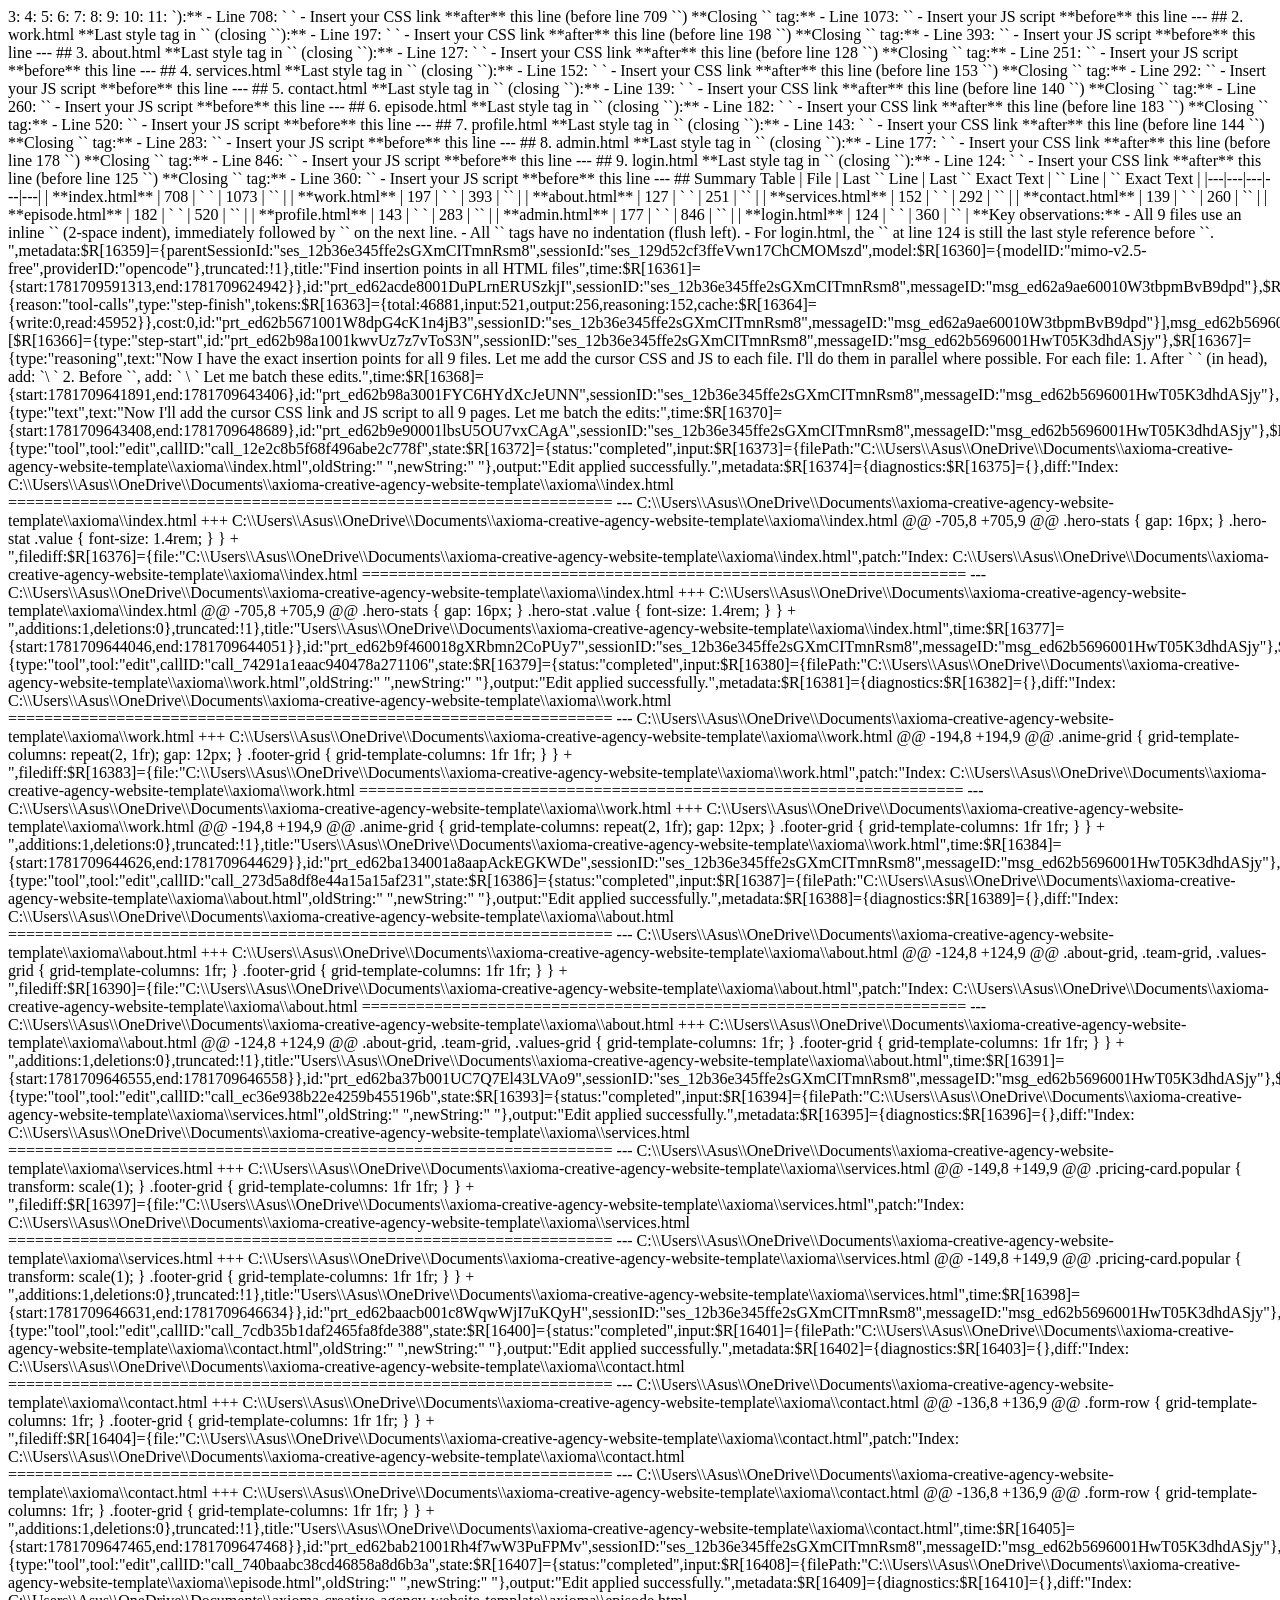
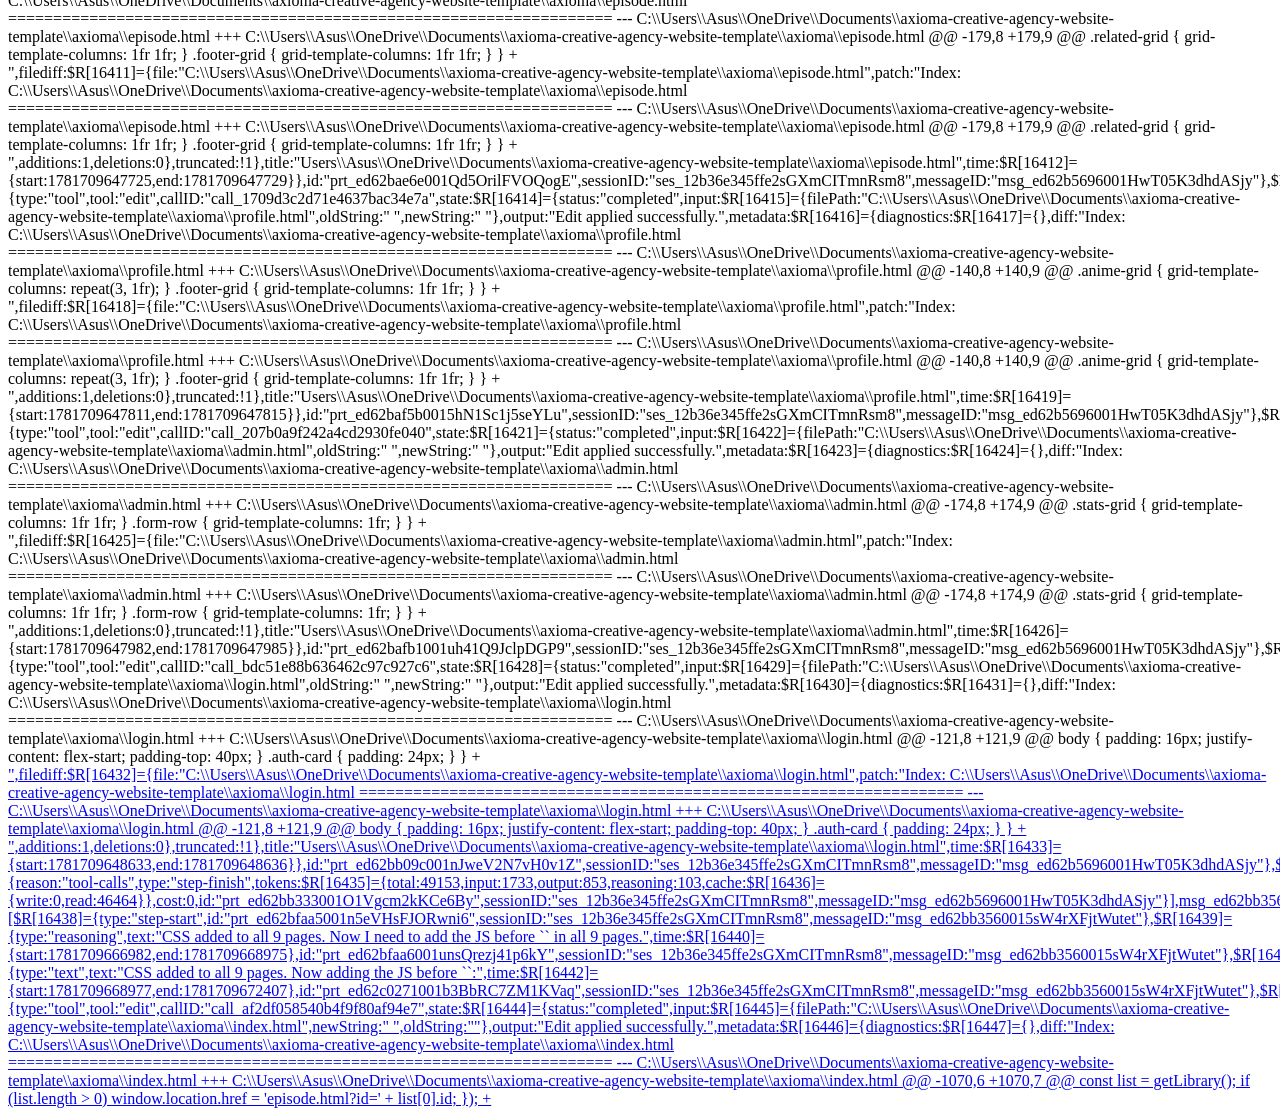
==== axioma/index.html @ 2923d009 "Initial commit: AnimeForYou streaming website - Home page with hero, featured anime, trending, and s" ====
<html lang="en">
3: <head>
4:   <meta charset="utf-8" />
5:   <meta name="viewport" content="width=device-width,initial-scale=1" />
6:   <meta name="theme-color" content="#0a0a0f" />
7:   <title>AnimeForYou — Premium Anime Streaming</title>
8:   <link rel="preconnect" href="https://fonts.googleapis.com" />
9:   <link rel="preconnect" href="https://fonts.gstatic.com" crossorigin />
10:   <link rel="stylesheet" href="https://fonts.googleapis.com/css2?family=Inter:wght@300;400;500;600;700;800&family=JetBrains+Mono:wght@400;500&display=swap" />
11:   <style>
12:     :root {
13:       --bg-primary: #0a0a0f;
14:       --bg-secondary: #12121a;
15:       --bg-card: #151520;
16:       --bg-card-hover: #1d1d2a;
17:       --text-primary: #f8fafc;
18:       --text-secondary: #a0aec0;
19:       --text-muted: #636e80;
20:       --accent-primary: #8b5cf6;
21:       --accent-primary-rgb: 139, 92, 246;
22:       --accent-secondary: #06b6d4;
23:       --accent-secondary-rgb: 6, 182, 212;
24:       --accent-green: #22c55e;
25:       --accent-pink: #ec4899;
26:       --accent-orange: #f97316;
27:       --border-color: rgba(255, 255, 255, 0.06);
28:       --radius: 12px;
29:       --radius-lg: 16px;
30:       --radius-xl: 20px;
31:       --radius-pill: 999px;
32:       --ease: cubic-bezier(0.4, 0, 0.2, 1);
33:       --shadow: 0 4px 24px rgba(0, 0, 0, 0.4);
34:       --shadow-glow: 0 0 60px rgba(var(--accent-primary-rgb), 0.15);
35:       --font: 'Inter', -apple-system, BlinkMacSystemFont, sans-serif;
36:       --mono: 'JetBrains Mono', monospace;
37:     }
38:     *, *::before, *::after { box-sizing: border-box; margin: 0; padding: 0; }
39:     html { scroll-behavior: smooth; }
40:     body {
41:       font-family: var(--font);
42:       color: var(--text-primary);
43:       background: var(--bg-primary);
44:       -webkit-font-smoothing: antialiased;
45:       overflow-x: hidden;
46:     }
47:     a { color: inherit; text-decoration: none; }
48:     img { display: block; max-width: 100%; }
49: 
50:     /* ===== NAVBAR ===== */
51:     .navbar {
52:       position: fixed;
53:       top: 0;
54:       left: 0;
55:       right: 0;
56:       z-index: 1000;
57:       padding: 16px 32px;
58:       display: flex;
59:       align-items: center;
60:       justify-content: space-between;
61:       background: rgba(10, 10, 15, 0.8);
62:       backdrop-filter: blur(20px);
63:       border-bottom: 1px solid var(--border-color);
64:       transition: all 0.3s var(--ease);
65:     }
66:     .navbar.scrolled { padding: 12px 32px; background: rgba(10, 10, 15, 0.95); }
67:     .nav-brand {
68:       display: flex;
69:       align-items: center;
70:       gap: 10px;
71:       font-weight: 700;
72:       font-size: 1.2rem;
73:     }
74:     .nav-brand .logo {
75:       width: 36px;
76:       height: 36px;
77:       border-radius: 10px;
78:       background: linear-gradient(135deg, var(--accent-primary), var(--accent-secondary));
79:       display: grid;
80:       place-items: center;

(Showing lines 1-80 of 1074. Use offset=81 to continue.)
</content>",metadata:$R[16187]={preview:"<!doctype html>
<html lang="en">
<head>
  <meta charset="utf-8" />
  <meta name="viewport" content="width=device-width,initial-scale=1" />
  <meta name="theme-color" content="#0a0a0f" />
  <title>AnimeForYou — Premium Anime Streaming</title>
  <link rel="preconnect" href="https://fonts.googleapis.com" />
  <link rel="preconnect" href="https://fonts.gstatic.com" crossorigin />
  <link rel="stylesheet" href="https://fonts.googleapis.com/css2?family=Inter:wght@300;400;500;600;700;800&family=JetBrains+Mono:wght@400;500&display=swap" />
  <style>
    :root {
      --bg-primary: #0a0a0f;
      --bg-secondary: #12121a;
      --bg-card: #151520;
      --bg-card-hover: #1d1d2a;
      --text-primary: #f8fafc;
      --text-secondary: #a0aec0;
      --text-muted: #636e80;
      --accent-primary: #8b5cf6;",truncated:!0,loaded:$R[16188]=[],display:$R[16189]={type:"file",path:"C:\\Users\\Asus\\OneDrive\\Documents\\axioma-creative-agency-website-template\\axioma\\index.html",text:"<!doctype html>
<html lang="en">
<head>
  <meta charset="utf-8" />
  <meta name="viewport" content="width=device-width,initial-scale=1" />
  <meta name="theme-color" content="#0a0a0f" />
  <title>AnimeForYou — Premium Anime Streaming</title>
  <link rel="preconnect" href="https://fonts.googleapis.com" />
  <link rel="preconnect" href="https://fonts.gstatic.com" crossorigin />
  <link rel="stylesheet" href="https://fonts.googleapis.com/css2?family=Inter:wght@300;400;500;600;700;800&family=JetBrains+Mono:wght@400;500&display=swap" />
  <style>
    :root {
      --bg-primary: #0a0a0f;
      --bg-secondary: #12121a;
      --bg-card: #151520;
      --bg-card-hover: #1d1d2a;
      --text-primary: #f8fafc;
      --text-secondary: #a0aec0;
      --text-muted: #636e80;
      --accent-primary: #8b5cf6;
      --accent-primary-rgb: 139, 92, 246;
      --accent-secondary: #06b6d4;
      --accent-secondary-rgb: 6, 182, 212;
      --accent-green: #22c55e;
      --accent-pink: #ec4899;
      --accent-orange: #f97316;
      --border-color: rgba(255, 255, 255, 0.06);
      --radius: 12px;
      --radius-lg: 16px;
      --radius-xl: 20px;
      --radius-pill: 999px;
      --ease: cubic-bezier(0.4, 0, 0.2, 1);
      --shadow: 0 4px 24px rgba(0, 0, 0, 0.4);
      --shadow-glow: 0 0 60px rgba(var(--accent-primary-rgb), 0.15);
      --font: 'Inter', -apple-system, BlinkMacSystemFont, sans-serif;
      --mono: 'JetBrains Mono', monospace;
    }
    *, *::before, *::after { box-sizing: border-box; margin: 0; padding: 0; }
    html { scroll-behavior: smooth; }
    body {
      font-family: var(--font);
      color: var(--text-primary);
      background: var(--bg-primary);
      -webkit-font-smoothing: antialiased;
      overflow-x: hidden;
    }
    a { color: inherit; text-decoration: none; }
    img { display: block; max-width: 100%; }

    /* ===== NAVBAR ===== */
    .navbar {
      position: fixed;
      top: 0;
      left: 0;
      right: 0;
      z-index: 1000;
      padding: 16px 32px;
      display: flex;
      align-items: center;
      justify-content: space-between;
      background: rgba(10, 10, 15, 0.8);
      backdrop-filter: blur(20px);
      border-bottom: 1px solid var(--border-color);
      transition: all 0.3s var(--ease);
    }
    .navbar.scrolled { padding: 12px 32px; background: rgba(10, 10, 15, 0.95); }
    .nav-brand {
      display: flex;
      align-items: center;
      gap: 10px;
      font-weight: 700;
      font-size: 1.2rem;
    }
    .nav-brand .logo {
      width: 36px;
      height: 36px;
      border-radius: 10px;
      background: linear-gradient(135deg, var(--accent-primary), var(--accent-secondary));
      display: grid;
      place-items: center;",lineStart:1,lineEnd:80,totalLines:1074,truncated:!0}},title:"Users\\Asus\\OneDrive\\Documents\\axioma-creative-agency-website-template\\axioma\\index.html",time:$R[16190]={start:1781709108648,end:1781709108677}},id:"prt_ed62374fe001Xk5XVcZbNhm2AI",sessionID:"ses_12b36e345ffe2sGXmCITmnRsm8",messageID:"msg_ed6233ee2001Dqm1V4zrmrMgk5"},$R[16191]={reason:"tool-calls",type:"step-finish",tokens:$R[16192]={total:40655,input:444,output:68,reasoning:15,cache:$R[16193]={write:0,read:40128}},cost:0,id:"prt_ed6237842001CggYtjd4lCYvNO",sessionID:"ses_12b36e345ffe2sGXmCITmnRsm8",messageID:"msg_ed6233ee2001Dqm1V4zrmrMgk5"}],msg_ed6237881001qNjBodU4zaUP6u:$R[16194]=[$R[16195]={type:"step-start",id:"prt_ed623b61f001VSpWmZgTHW7zXY",sessionID:"ses_12b36e345ffe2sGXmCITmnRsm8",messageID:"msg_ed6237881001qNjBodU4zaUP6u"},$R[16196]={type:"reasoning",text:"I have the design tokens. The site uses:
- Dark background: `#0a0a0f`
- Purple accent: `#8b5cf6` (primary)
- Cyan accent: `#06b6d4` (secondary)
- Gradient: `linear-gradient(135deg, var(--accent-primary), var(--accent-secondary))`

I'll create a custom cursor that:
1. Has a small dot cursor (inner) with the purple accent
2. Has a larger ring cursor (outer) with the gradient
3. Grows on hover over interactive elements
4. Has a smooth trailing animation
5. Has a subtle glow effect matching the aurora theme

Let me create a shared CSS/JS file for the cursor so I don't have to duplicate it in every page. Actually, since this is a static HTML site, I'll create a separate CSS file and JS file that can be included in all pages.

Let me create:
1. `assets/css/cursor.css` - Custom cursor styles
2. `assets/js/cursor.js` - Custom cursor logic

Then include them in all pages.",time:$R[16197]={start:1781709125153,end:1781709129141},id:"prt_ed623b621001JxGTicFv3VbeJe",sessionID:"ses_12b36e345ffe2sGXmCITmnRsm8",messageID:"msg_ed6237881001qNjBodU4zaUP6u"},$R[16198]={type:"text",text:"Good, I have the design tokens. Let me create a custom cursor that matches the aurora gradient theme (purple → cyan). I'll create reusable CSS and JS files.",time:$R[16199]={start:1781709129144,end:1781709129250},id:"prt_ed623c5b8001hLU8aW9gHu2SJg",sessionID:"ses_12b36e345ffe2sGXmCITmnRsm8",messageID:"msg_ed6237881001qNjBodU4zaUP6u"},$R[16200]={type:"tool",tool:"todowrite",callID:"call_da5b5958326c4d3ab278a4ec",state:$R[16201]={status:"completed",input:$R[16202]={todos:$R[16203]=[$R[16204]={content:"Read current CSS variables and design tokens from index.html",priority:"high",status:"completed"},$R[16205]={content:"Create custom cursor CSS and JS files",priority:"high",status:"in_progress"},$R[16206]={content:"Add cursor to all pages (index, work, about, services, contact, episode, profile, admin, login)",priority:"high",status:"pending"},$R[16207]={content:"Test and verify",priority:"medium",status:"pending"}]},output:"[
  {
    "content": "Read current CSS variables and design tokens from index.html",
    "status": "completed",
    "priority": "high"
  },
  {
    "content": "Create custom cursor CSS and JS files",
    "status": "in_progress",
    "priority": "high"
  },
  {
    "content": "Add cursor to all pages (index, work, about, services, contact, episode, profile, admin, login)",
    "status": "pending",
    "priority": "high"
  },
  {
    "content": "Test and verify",
    "status": "pending",
    "priority": "medium"
  }
]",metadata:$R[16208]={todos:$R[16209]=[$R[16210]={content:"Read current CSS variables and design tokens from index.html",status:"completed",priority:"high"},$R[16211]={content:"Create custom cursor CSS and JS files",status:"in_progress",priority:"high"},$R[16212]={content:"Add cursor to all pages (index, work, about, services, contact, episode, profile, admin, login)",status:"pending",priority:"high"},$R[16213]={content:"Test and verify",status:"pending",priority:"medium"}],truncated:!1},title:"3 todos",time:$R[16214]={start:1781709129184,end:1781709129186}},id:"prt_ed623c5cd001FADGvdy2DD39n3",sessionID:"ses_12b36e345ffe2sGXmCITmnRsm8",messageID:"msg_ed6237881001qNjBodU4zaUP6u"},$R[16215]={reason:"tool-calls",type:"step-finish",tokens:$R[16216]={total:42324,input:1405,output:171,reasoning:236,cache:$R[16217]={write:0,read:40512}},cost:0,id:"prt_ed623c6240017UKEcBdbe1s2Mc",sessionID:"ses_12b36e345ffe2sGXmCITmnRsm8",messageID:"msg_ed6237881001qNjBodU4zaUP6u"}],msg_ed623c648001ViAc9mzkSkLMv3:$R[16218]=[$R[16219]={type:"step-start",id:"prt_ed623f421001rUV8C1bcPM4mqT",sessionID:"ses_12b36e345ffe2sGXmCITmnRsm8",messageID:"msg_ed623c648001ViAc9mzkSkLMv3"},$R[16220]={type:"reasoning",text:"Let me check the directory structure first.",time:$R[16221]={start:1781709141028,end:1781709141277},id:"prt_ed623f4240011eVvD7UCub6IAJ",sessionID:"ses_12b36e345ffe2sGXmCITmnRsm8",messageID:"msg_ed623c648001ViAc9mzkSkLMv3"},$R[16222]={type:"tool",tool:"bash",callID:"call_ef7f05fdffe34b3dbcfea5cd",state:$R[16223]={status:"completed",input:$R[16224]={command:"Test-Path "C:\\Users\\Asus\\OneDrive\\Documents\\axioma-creative-agency-website-template\\axioma\\assets\\css"",description:"Check if assets/css directory exists"},output:"True\r
",metadata:$R[16225]={output:"True\r
",exit:0,description:"Check if assets/css directory exists",truncated:!1},title:"Check if assets/css directory exists",time:$R[16226]={start:1781709142081,end:1781709142101}},id:"prt_ed623f51e001Nbe1eAe7NZZtL7",sessionID:"ses_12b36e345ffe2sGXmCITmnRsm8",messageID:"msg_ed623c648001ViAc9mzkSkLMv3"},$R[16227]={type:"tool",tool:"bash",callID:"call_958df24af0a34697a0062379",state:$R[16228]={status:"completed",input:$R[16229]={command:"Test-Path "C:\\Users\\Asus\\OneDrive\\Documents\\axioma-creative-agency-website-template\\axioma\\assets\\js"",description:"Check if assets/js directory exists"},output:"True\r
",metadata:$R[16230]={output:"True\r
",exit:0,description:"Check if assets/js directory exists",truncated:!1},title:"Check if assets/js directory exists",time:$R[16231]={start:1781709142420,end:1781709142442}},id:"prt_ed623f673001eDmjVL0LfP44Qx",sessionID:"ses_12b36e345ffe2sGXmCITmnRsm8",messageID:"msg_ed623c648001ViAc9mzkSkLMv3"},$R[16232]={reason:"tool-calls",type:"step-finish",tokens:$R[16233]={total:42622,input:621,output:137,reasoning:8,cache:$R[16234]={write:0,read:41856}},cost:0,id:"prt_ed623f9ac001dOKSjtZz01mgMC",sessionID:"ses_12b36e345ffe2sGXmCITmnRsm8",messageID:"msg_ed623c648001ViAc9mzkSkLMv3"}],msg_ed623f9d2001WrEsx74PoxBusS:$R[16235]=[$R[16236]={type:"step-start",id:"prt_ed6247a12001ApHuzU1Oi4uN8Y",sessionID:"ses_12b36e345ffe2sGXmCITmnRsm8",messageID:"msg_ed623f9d2001WrEsx74PoxBusS"},$R[16237]={type:"reasoning",text:"Good, both directories exist. Let me create the cursor CSS and JS files.",time:$R[16238]={start:1781709175317,end:1781709175503},id:"prt_ed6247a15001K0njPtUx59XW0y",sessionID:"ses_12b36e345ffe2sGXmCITmnRsm8",messageID:"msg_ed623f9d2001WrEsx74PoxBusS"},$R[16239]={type:"tool",tool:"write",callID:"call_5ce9dbf5d2ef4f8c92ad32b5",state:$R[16240]={status:"completed",input:$R[16241]={filePath:"C:\\Users\\Asus\\OneDrive\\Documents\\axioma-creative-agency-website-template\\axioma\\assets\\css\\cursor.css",content:"/* ===== CUSTOM CURSOR ===== */
*, *::before, *::after { cursor: none !important; }

.cursor-dot,
.cursor-ring {
  position: fixed;
  top: 0;
  left: 0;
  pointer-events: none;
  z-index: 99999;
  border-radius: 50%;
  will-change: transform;
}

/* Inner dot */
.cursor-dot {
  width: 8px;
  height: 8px;
  background: #fff;
  transform: translate(-50%, -50%);
  transition: width 0.25s var(--ease), height 0.25s var(--ease), background 0.25s var(--ease), opacity 0.25s var(--ease);
}

/* Outer ring */
.cursor-ring {
  width: 40px;
  height: 40px;
  border: 2px solid rgba(139, 92, 246, 0.5);
  background: rgba(139, 92, 246, 0.04);
  transform: translate(-50%, -50%);
  transition: width 0.35s var(--ease), height 0.35s var(--ease), border-color 0.35s var(--ease), background 0.35s var(--ease), opacity 0.3s var(--ease);
}

/* Glow trail */
.cursor-glow {
  position: fixed;
  top: 0;
  left: 0;
  width: 200px;
  height: 200px;
  pointer-events: none;
  z-index: 99998;
  border-radius: 50%;
  background: radial-gradient(circle, rgba(139, 92, 246, 0.08) 0%, rgba(6, 182, 212, 0.04) 40%, transparent 70%);
  transform: translate(-50%, -50%);
  will-change: transform;
  transition: opacity 0.4s var(--ease);
}

/* --- Hover: clickable elements --- */
.cursor-dot.hover {
  width: 4px;
  height: 4px;
  background: var(--accent-primary, #8b5cf6);
}
.cursor-ring.hover {
  width: 60px;
  height: 60px;
  border-color: rgba(6, 182, 212, 0.6);
  background: rgba(6, 182, 212, 0.06);
}

/* --- Hover: text inputs --- */
.cursor-dot.text-hover {
  width: 2px;
  height: 24px;
  border-radius: 2px;
  background: var(--accent-primary, #8b5cf6);
}
.cursor-ring.text-hover {
  width: 32px;
  height: 32px;
  border-color: rgba(139, 92, 246, 0.3);
  background: transparent;
}

/* --- Active: click --- */
.cursor-dot.active {
  width: 6px;
  height: 6px;
  background: var(--accent-secondary, #06b6d4);
}
.cursor-ring.active {
  width: 36px;
  height: 36px;
  border-color: rgba(6, 182, 212, 0.7);
  background: rgba(6, 182, 212, 0.08);
}

/* --- Hidden on page leave --- */
.cursor-dot.hidden,
.cursor-ring.hidden,
.cursor-glow.hidden {
  opacity: 0;
}

/* --- Disable on touch devices --- */
@media (hover: none) and (pointer: coarse) {
  .cursor-dot, .cursor-ring, .cursor-glow { display: none !important; }
  *, *::before, *::after { cursor: auto !important; }
}

/* --- Disable on small screens --- */
@media (max-width: 768px) {
  .cursor-dot, .cursor-ring, .cursor-glow { display: none !important; }
  *, *::before, *::after { cursor: auto !important; }
}
"},output:"Wrote file successfully.",metadata:$R[16242]={diagnostics:$R[16243]={},filepath:"C:\\Users\\Asus\\OneDrive\\Documents\\axioma-creative-agency-website-template\\axioma\\assets\\css\\cursor.css",exists:!1,truncated:!1},title:"Users\\Asus\\OneDrive\\Documents\\axioma-creative-agency-website-template\\axioma\\assets\\css\\cursor.css",time:$R[16244]={start:1781709183160,end:1781709183173}},id:"prt_ed6247ad1001czbWgFErxuc8Xw",sessionID:"ses_12b36e345ffe2sGXmCITmnRsm8",messageID:"msg_ed623f9d2001WrEsx74PoxBusS"},$R[16245]={reason:"tool-calls",type:"step-finish",tokens:$R[16246]={total:43657,input:209,output:1000,reasoning:16,cache:$R[16247]={write:0,read:42432}},cost:0,id:"prt_ed62498c8001sLzBN0EoY5AtA9",sessionID:"ses_12b36e345ffe2sGXmCITmnRsm8",messageID:"msg_ed623f9d2001WrEsx74PoxBusS"}],msg_ed62498ee001l3ZSSj61XzDbOF:$R[16248]=[$R[16249]={type:"step-start",id:"prt_ed625e2d3001D0OzXIQDouhl9P",sessionID:"ses_12b36e345ffe2sGXmCITmnRsm8",messageID:"msg_ed62498ee001l3ZSSj61XzDbOF"},$R[16250]={type:"reasoning",text:"Now let me create the JavaScript file for the cursor.",time:$R[16251]={start:1781709267669,end:1781709267672},id:"prt_ed625e2d50012VgStnaGhQ5FVM",sessionID:"ses_12b36e345ffe2sGXmCITmnRsm8",messageID:"msg_ed62498ee001l3ZSSj61XzDbOF"},$R[16252]={type:"tool",tool:"write",callID:"call_989e58ffc1614baaa8bd4b58",state:$R[16253]={status:"completed",input:$R[16254]={content:"// Custom Cursor - Aurora Theme
(function () {
  if (window.matchMedia('(hover: none) and (pointer: coarse)').matches) return;
  if (window.innerWidth <= 768) return;

  const dot = document.createElement('div');
  const ring = document.createElement('div');
  const glow = document.createElement('div');
  dot.className = 'cursor-dot';
  ring.className = 'cursor-ring';
  glow.className = 'cursor-glow';
  document.body.appendChild(dot);
  document.body.appendChild(ring);
  document.body.appendChild(glow);

  let mx = -100, my = -100;
  let dx = -100, dy = -100;
  let gx = -100, gy = -100;
  let hovering = false;
  let textMode = false;

  document.addEventListener('mousemove', (e) => {
    mx = e.clientX;
    my = e.clientY;
    dot.style.left = mx + 'px';
    dot.style.top = my + 'px';
  });

  // Smooth ring + glow follow
  function animate() {
    dx += (mx - dx) * 0.12;
    dy += (my - dy) * 0.12;
    gx += (mx - gx) * 0.06;
    gy += (my - gy) * 0.06;
    ring.style.left = dx + 'px';
    ring.style.top = dy + 'px';
    glow.style.left = gx + 'px';
    glow.style.top = gy + 'px';
    requestAnimationFrame(animate);
  }
  animate();

  // Hover detection
  const interactiveSelector = 'a, button, [onclick], .btn, .genre-chip, .tab, .anime-card, .featured-main, .featured-small, .top10-item, .poster, .play-btn, input, textarea, select, label, [role="button"]';
  const textSelector = 'input, textarea, select';

  document.addEventListener('mouseover', (e) => {
    const target = e.target.closest(interactiveSelector);
    if (target) {
      hovering = true;
      ring.classList.add('hover');
      dot.classList.add('hover');
    }
    const textTarget = e.target.closest(textSelector);
    if (textTarget) {
      textMode = true;
      ring.classList.add('text-hover');
      dot.classList.add('text-hover');
      ring.classList.remove('hover');
      dot.classList.remove('hover');
    }
  });

  document.addEventListener('mouseout', (e) => {
    const target = e.target.closest(interactiveSelector);
    if (target) {
      hovering = false;
      ring.classList.remove('hover');
      dot.classList.remove('hover');
    }
    const textTarget = e.target.closest(textSelector);
    if (textTarget) {
      textMode = false;
      ring.classList.remove('text-hover');
      dot.classList.remove('text-hover');
    }
  });

  // Click animation
  document.addEventListener('mousedown', () => {
    ring.classList.add('active');
    dot.classList.add('active');
  });
  document.addEventListener('mouseup', () => {
    ring.classList.remove('active');
    dot.classList.remove('active');
  });

  // Hide when cursor leaves window
  document.addEventListener('mouseleave', () => {
    dot.classList.add('hidden');
    ring.classList.add('hidden');
    glow.classList.add('hidden');
  });
  document.addEventListener('mouseenter', () => {
    dot.classList.remove('hidden');
    ring.classList.remove('hidden');
    glow.classList.remove('hidden');
  });
})();
",filePath:"C:\\Users\\Asus\\OneDrive\\Documents\\axioma-creative-agency-website-template\\axioma\\assets\\js\\cursor.js"},output:"Wrote file successfully.",metadata:$R[16255]={diagnostics:$R[16256]={},filepath:"C:\\Users\\Asus\\OneDrive\\Documents\\axioma-creative-agency-website-template\\axioma\\assets\\js\\cursor.js",exists:!1,truncated:!1},title:"Users\\Asus\\OneDrive\\Documents\\axioma-creative-agency-website-template\\axioma\\assets\\js\\cursor.js",time:$R[16257]={start:1781709273876,end:1781709273894}},id:"prt_ed625e2da001oEHHWgB8Z0ObPn",sessionID:"ses_12b36e345ffe2sGXmCITmnRsm8",messageID:"msg_ed62498ee001l3ZSSj61XzDbOF"},$R[16258]={reason:"tool-calls",type:"step-finish",tokens:$R[16259]={total:44499,input:1049,output:815,reasoning:11,cache:$R[16260]={write:0,read:42624}},cost:0,id:"prt_ed625fb28001O1opwbXSEaysrr",sessionID:"ses_12b36e345ffe2sGXmCITmnRsm8",messageID:"msg_ed62498ee001l3ZSSj61XzDbOF"}],msg_ed627bae0001Vkds897YRinkgk:$R[16261]=[$R[16262]={type:"text",text:"use this models C:\\Users\\Asus\\Downloads\\codeai if this besat ",id:"prt_ed627bae1001eVt1zPnA6Ozz07",sessionID:"ses_12b36e345ffe2sGXmCITmnRsm8",messageID:"msg_ed627bae0001Vkds897YRinkgk"}],msg_ed62814aa0019ZbVqLXAZFa0C4:$R[16263]=[$R[16264]={type:"text",text:"retry",id:"prt_ed62814aa002XIKJL45HLII4Xw",sessionID:"ses_12b36e345ffe2sGXmCITmnRsm8",messageID:"msg_ed62814aa0019ZbVqLXAZFa0C4"}],msg_ed62814d1001Ygb3bYW8N3KgY2:$R[16265]=[$R[16266]={type:"step-start",id:"prt_ed6284a900017ewKq1Y9Lhn073",sessionID:"ses_12b36e345ffe2sGXmCITmnRsm8",messageID:"msg_ed62814d1001Ygb3bYW8N3KgY2"},$R[16267]={type:"reasoning",text:"The user wants me to look at the models in `C:\\Users\\Asus\\Downloads\\codeai` and use them if they're the best option. Let me first check what's in that directory.",time:$R[16268]={start:1781709425298,end:1781709425614},id:"prt_ed6284a92001KoADwigoiOeaXP",sessionID:"ses_12b36e345ffe2sGXmCITmnRsm8",messageID:"msg_ed62814d1001Ygb3bYW8N3KgY2"},$R[16269]={type:"tool",tool:"read",callID:"call_17554d0b77de4c1580c457cd",state:$R[16270]={status:"completed",input:$R[16271]={filePath:"C:\\Users\\Asus\\Downloads\\codeai"},output:"<path>C:\\Users\\Asus\\Downloads\\codeai</path>
<type>directory</type>
<entries>
qwen3-8b-q4_k_m.gguf

(1 entries)
</entries>",metadata:$R[16272]={preview:"qwen3-8b-q4_k_m.gguf",truncated:!1,loaded:$R[16273]=[],display:$R[16274]={type:"directory",path:"C:\\Users\\Asus\\Downloads\\codeai",entries:$R[16275]=["qwen3-8b-q4_k_m.gguf"],offset:1,totalEntries:1,truncated:!1}},title:"Users\\Asus\\Downloads\\codeai",time:$R[16276]={start:1781709425695,end:1781709429478}},id:"prt_ed6284bd0001lTde9ivfNyPgyN",sessionID:"ses_12b36e345ffe2sGXmCITmnRsm8",messageID:"msg_ed62814d1001Ygb3bYW8N3KgY2"},$R[16277]={reason:"tool-calls",type:"step-finish",tokens:$R[16278]={total:44617,input:895,output:31,reasoning:43,cache:$R[16279]={write:0,read:43648}},cost:0,id:"prt_ed6285ae9001IGfGXN6ag2R3wK",sessionID:"ses_12b36e345ffe2sGXmCITmnRsm8",messageID:"msg_ed62814d1001Ygb3bYW8N3KgY2"}],msg_ed6285b110010FuXe3vl0nQ6ge:$R[16280]=[$R[16281]={type:"step-start",id:"prt_ed6289ef0001ro7Yl7G4FWG9Db",sessionID:"ses_12b36e345ffe2sGXmCITmnRsm8",messageID:"msg_ed6285b110010FuXe3vl0nQ6ge"},$R[16282]={type:"reasoning",text:"The user has a GGUF model file `qwen3-8b-q4_k_m.gguf` in their downloads. This is a quantized version of Qwen3-8B, a language model. This is a local LLM model file - it can't be used directly in a website. It needs to be run through a local inference engine like llama.cpp, Ollama, or similar.

The user seems to be asking if this model is the best option for something related to their website. But a GGUF model file is not something you can use in a static HTML website. It requires server-side inference.

I should clarify this with the user - what are they trying to do with this model? Are they asking about:
1. Using it for AI features on the website?
2. Using it as a coding assistant?
3. Something else?

The model itself is Qwen3-8B Q4_K_M quantization - this is a good local model for general tasks, but it's not relevant to the website development task at hand (adding a custom cursor animation).

Let me ask the user what they want to do with this model, since it can't be used directly in a static HTML website.",time:$R[16283]={start:1781709446898,end:1781709448561},id:"prt_ed6289ef2001HyS3gN2J5PI2eG",sessionID:"ses_12b36e345ffe2sGXmCITmnRsm8",messageID:"msg_ed6285b110010FuXe3vl0nQ6ge"},$R[16284]={type:"text",text:"That's `qwen3-8b-q4_k_m.gguf` — a local LLM model file. It can't be used directly in a static HTML website. It needs a server-side runtime like Ollama or llama.cpp to run.

What do you want to use it for? It's not relevant to the cursor animation task we're working on. Are you thinking of:

1. **AI chatbot on the website** — Would need a backend server to run the model, not possible with static HTML + Cloudflare Pages
2. **Something else?**",time:$R[16285]={start:1781709448563,end:1781709450175},id:"prt_ed628a5730011F4m71dS86d3Vk",sessionID:"ses_12b36e345ffe2sGXmCITmnRsm8",messageID:"msg_ed6285b110010FuXe3vl0nQ6ge"},$R[16286]={type:"tool",tool:"question",callID:"call_552748ca476740669bf7f2df",state:$R[16287]={status:"completed",input:$R[16288]={questions:$R[16289]=[$R[16290]={header:"Model usage",question:"What do you want to use the qwen3-8b model for?",options:$R[16291]=[$R[16292]={description:"Run it locally on your PC for coding help — has nothing to do with the website",label:"Local coding assistant"},$R[16293]={description:"Would require a backend server (not possible on Cloudflare Pages static hosting)",label:"AI chatbot on website"},$R[16294]={description:"Continue adding the custom cursor animation to the site",label:"Skip, continue cursor work"}]}]},output:"User has answered your questions: "What do you want to use the qwen3-8b model for?"="AI chatbot on website". You can now continue with the user's answers in mind.",metadata:$R[16295]={answers:$R[16296]=[$R[16297]=["AI chatbot on website"]],truncated:!1},title:"Asked 1 question",time:$R[16298]={start:1781709450156,end:1781709461736}},id:"prt_ed628a8cc001WM6ish8Kb6sJuG",sessionID:"ses_12b36e345ffe2sGXmCITmnRsm8",messageID:"msg_ed6285b110010FuXe3vl0nQ6ge"},$R[16299]={reason:"tool-calls",type:"step-finish",tokens:$R[16300]={total:45176,input:193,output:254,reasoning:249,cache:$R[16301]={write:0,read:44480}},cost:0,id:"prt_ed628d8ea001iKo3543ZmRSg2w",sessionID:"ses_12b36e345ffe2sGXmCITmnRsm8",messageID:"msg_ed6285b110010FuXe3vl0nQ6ge"}],msg_ed628d911001sF2H6U5alexkXr:$R[16302]=[$R[16303]={type:"step-start",id:"prt_ed62969180016sHQu2zEsvngNz",sessionID:"ses_12b36e345ffe2sGXmCITmnRsm8",messageID:"msg_ed628d911001sF2H6U5alexkXr"},$R[16304]={type:"reasoning",text:"The user wants to add an AI chatbot to their website using the qwen3-8b model. However, there are several issues:

1. The website is static HTML hosted on Cloudflare Pages - no server-side code
2. Running a GGUF model requires a backend server with GPU/CPU inference
3. Cloudflare Pages doesn't support server-side rendering

Options:
1. Use a free AI API like Google's Gemini API (free tier) or a free Hugging Face Inference API
2. Use a serverless function on Cloudflare Workers (but that can't run GGUF models)
3. The user would need to set up a separate backend server

The best practical solution for a static site on Cloudflare Pages would be to use a free AI API. Let me suggest this to the user.

Actually, let me think about this more carefully. The user has Cloudflare Pages hosting. They could potentially:
1. Use Cloudflare Workers AI - Cloudflare has their own AI inference service that supports some models
2. Use a free tier of an AI API like Google Gemini, OpenRouter, or Hugging Face

But the user specifically asked about using the qwen3-8b model. Let me check if Cloudflare Workers AI supports Qwen models.

Actually, Cloudflare Workers AI does support some Qwen models! But it requires a Cloudflare account with Workers AI enabled. The user already has Cloudflare Pages, so they might have access.

However, the user said they don't have a credit card. Cloudflare Workers AI has a free tier but might require a credit card for verification.

Let me suggest the simplest approach: use a free AI API like Google Gemini (which they might already have access to since they use Firebase/Google) or use Cloudflare Workers AI if available.

Actually, the simplest and most practical solution for a static website would be:
1. Use the Google Gemini API (free tier, 15 RPM) - they already have a Google account
2. Or use a free Hugging Face Inference API

Let me suggest this to the user and explain the constraints.",time:$R[16305]={start:1781709498651,end:1781709502629},id:"prt_ed629691b001b6mJm00Bz6hyL0",sessionID:"ses_12b36e345ffe2sGXmCITmnRsm8",messageID:"msg_ed628d911001sF2H6U5alexkXr"},$R[16306]={type:"text",text:"Running a GGUF model requires a backend server — can't work on static Cloudflare Pages. But here's the good news: you can use a **free AI API** instead.

Since you already use Google services, the easiest option is **Google Gemini API** (free tier: 15 requests/min, no credit card needed).

Want me to:
1. **Build a chatbot using Google Gemini free API** — works on your static site, no server needed
2. **Use Cloudflare Workers AI** — might work with your Cloudflare account but may need credit card verification",time:$R[16307]={start:1781709502631,end:1781709504464},id:"prt_ed62978a7001gCJ5sGp3ze3wPL",sessionID:"ses_12b36e345ffe2sGXmCITmnRsm8",messageID:"msg_ed628d911001sF2H6U5alexkXr"},$R[16308]={type:"tool",tool:"question",callID:"call_a6592783fb7b402b9d491400",state:$R[16309]={status:"completed",input:$R[16310]={questions:$R[16311]=[$R[16312]={header:"Chatbot approach",options:$R[16313]=[$R[16314]={description:"Free, no credit card, works on static site. Uses your existing Google account.",label:"Google Gemini API (Recommended)"},$R[16315]={description:"Uses your Cloudflare account, may need credit card verification",label:"Cloudflare Workers AI"},$R[16316]={description:"Continue with cursor animation first, add chatbot later",label:"Skip, finish cursor first"}],question:"Which approach for the AI chatbot?"}]},output:"User has answered your questions: "Which approach for the AI chatbot?"="add your own yourself". You can now continue with the user's answers in mind.",metadata:$R[16317]={answers:$R[16318]=[$R[16319]=["add your own yourself"]],truncated:!1},title:"Asked 1 question",time:$R[16320]={start:1781709504430,end:1781709561768}},id:"prt_ed6297c87001jmUTAwqJrrAXDk",sessionID:"ses_12b36e345ffe2sGXmCITmnRsm8",messageID:"msg_ed628d911001sF2H6U5alexkXr"},$R[16321]={reason:"tool-calls",type:"step-finish",tokens:$R[16322]={total:45911,input:749,output:248,reasoning:434,cache:$R[16323]={write:0,read:44480}},cost:0,id:"prt_ed62a5faa0015sOBoC6jA0OsJd",sessionID:"ses_12b36e345ffe2sGXmCITmnRsm8",messageID:"msg_ed628d911001sF2H6U5alexkXr"}],msg_ed62a5fcf001N81BRE9V31aH59:$R[16324]=[$R[16325]={type:"step-start",id:"prt_ed62a91d90014uOEQMZHNqk3TK",sessionID:"ses_12b36e345ffe2sGXmCITmnRsm8",messageID:"msg_ed62a5fcf001N81BRE9V31aH59"},$R[16326]={type:"reasoning",text:"The user wants me to just make the decision and implement it. Let me go with Google Gemini API since it's the simplest and most reliable option for a static site. But first, let me finish the cursor animation work since that's what we were doing, then add the chatbot.

Actually, the user said "add your own yourself" - they want me to just pick the best approach and implement it. Let me go with Google Gemini API and implement both:
1. First finish the cursor animation (add CSS/JS to all pages)
2. Then add the AI chatbot

Let me start with the cursor first since that's nearly done, then add the chatbot.",time:$R[16327]={start:1781709574619,end:1781709576837},id:"prt_ed62a91db0015WnishsQ2xO3Ry",sessionID:"ses_12b36e345ffe2sGXmCITmnRsm8",messageID:"msg_ed62a5fcf001N81BRE9V31aH59"},$R[16328]={type:"text",text:"I'll go with Google Gemini API (free, no credit card). Let me finish the cursor animation first, then add the chatbot.",time:$R[16329]={start:1781709576838,end:1781709576893},id:"prt_ed62a9a86001QZPCyaAnrUFTlj",sessionID:"ses_12b36e345ffe2sGXmCITmnRsm8",messageID:"msg_ed62a5fcf001N81BRE9V31aH59"},$R[16330]={type:"tool",tool:"todowrite",callID:"call_09a667e581df4e23a2684032",state:$R[16331]={status:"completed",input:$R[16332]={todos:$R[16333]=[$R[16334]={content:"Read current CSS variables and design tokens from index.html",priority:"high",status:"completed"},$R[16335]={content:"Create custom cursor CSS and JS files",priority:"high",status:"completed"},$R[16336]={content:"Add cursor to all pages (index, work, about, services, contact, episode, profile, admin, login)",priority:"high",status:"in_progress"},$R[16337]={content:"Add AI chatbot with Google Gemini API to all pages",priority:"high",status:"pending"},$R[16338]={content:"Test and verify",priority:"medium",status:"pending"}]},output:"[
  {
    "content": "Read current CSS variables and design tokens from index.html",
    "status": "completed",
    "priority": "high"
  },
  {
    "content": "Create custom cursor CSS and JS files",
    "status": "completed",
    "priority": "high"
  },
  {
    "content": "Add cursor to all pages (index, work, about, services, contact, episode, profile, admin, login)",
    "status": "in_progress",
    "priority": "high"
  },
  {
    "content": "Add AI chatbot with Google Gemini API to all pages",
    "status": "pending",
    "priority": "high"
  },
  {
    "content": "Test and verify",
    "status": "pending",
    "priority": "medium"
  }
]",metadata:$R[16339]={todos:$R[16340]=[$R[16341]={content:"Read current CSS variables and design tokens from index.html",status:"completed",priority:"high"},$R[16342]={content:"Create custom cursor CSS and JS files",status:"completed",priority:"high"},$R[16343]={content:"Add cursor to all pages (index, work, about, services, contact, episode, profile, admin, login)",status:"in_progress",priority:"high"},$R[16344]={content:"Add AI chatbot with Google Gemini API to all pages",status:"pending",priority:"high"},$R[16345]={content:"Test and verify",status:"pending",priority:"medium"}],truncated:!1},title:"3 todos",time:$R[16346]={start:1781709576889,end:1781709576891}},id:"prt_ed62a9aa7001v1qKcvJJdnS4b0",sessionID:"ses_12b36e345ffe2sGXmCITmnRsm8",messageID:"msg_ed62a5fcf001N81BRE9V31aH59"},$R[16347]={reason:"tool-calls",type:"step-finish",tokens:$R[16348]={total:46285,input:771,output:192,reasoning:138,cache:$R[16349]={write:0,read:45184}},cost:0,id:"prt_ed62a9abf001v8PP9kDTCkrZaM",sessionID:"ses_12b36e345ffe2sGXmCITmnRsm8",messageID:"msg_ed62a5fcf001N81BRE9V31aH59"}],msg_ed62a9ae60010W3tbpmBvB9dpd:$R[16350]=[$R[16351]={type:"step-start",id:"prt_ed62acb2b001niKrgirqsnzGpe",sessionID:"ses_12b36e345ffe2sGXmCITmnRsm8",messageID:"msg_ed62a9ae60010W3tbpmBvB9dpd"},$R[16352]={type:"reasoning",text:"Now I need to add the cursor CSS and JS to all HTML pages. Let me check which pages exist and add the includes. I already know the pages:
- index.html
- work.html
- about.html
- services.html
- contact.html
- episode.html
- profile.html
- admin.html
- login.html

I need to add these lines to each page's `<head>` and before `</body>`:
- `<link rel="stylesheet" href="assets/css/cursor.css" />` in `<head>`
- `<script src="assets/js/cursor.js"></script>` before `</body>`

Let me do this for all pages. I'll read each file to find the right insertion points, then edit them.",time:$R[16353]={start:1781709589293,end:1781709589986},id:"prt_ed62acb2d0018WE4Pj3hXg1TsQ",sessionID:"ses_12b36e345ffe2sGXmCITmnRsm8",messageID:"msg_ed62a9ae60010W3tbpmBvB9dpd"},$R[16354]={type:"text",text:"Now I need to add the cursor CSS and JS to all 9 pages. Let me find the insertion points in each file.",time:$R[16355]={start:1781709589988,end:1781709591336},id:"prt_ed62acde4001F4tsqtyaUS28ex",sessionID:"ses_12b36e345ffe2sGXmCITmnRsm8",messageID:"msg_ed62a9ae60010W3tbpmBvB9dpd"},$R[16356]={type:"tool",tool:"task",callID:"call_eab96eaecaeb4b0da9ac829e",state:$R[16357]={status:"completed",input:$R[16358]={description:"Find insertion points in all HTML files",prompt:"I need to add cursor CSS and JS to all HTML pages in the project at C:\\Users\\Asus\\OneDrive\\Documents\\axioma-creative-agency-website-template\\axioma\\

For each of these files, find:
1. The LAST `<link rel="stylesheet"` or `<style>` tag in the `<head>` section — I need the exact line content to insert AFTER it
2. The `</body>` tag — I need the exact line content to insert BEFORE it

Files to check: index.html, work.html, about.html, services.html, contact.html, episode.html, profile.html, admin.html, login.html

For each file, return:
- Filename
- The line number and exact text of the last stylesheet/style reference in head
- The line number and exact text of the closing body tag

Be precise with the exact text content including indentation.",subagent_type:"explore"},output:"<task id="ses_129d52cf3ffeVwn17ChCMOMszd" state="completed">
<task_result>
Here are the precise findings for all 9 files:

---

## 1. index.html

**Last style tag in `<head>` (closing `</style>`):**
- Line 708: `  </style>`
- Insert your CSS link **after** this line (before line 709 `</head>`)

**Closing `</body>` tag:**
- Line 1073: `</body>`
- Insert your JS script **before** this line

---

## 2. work.html

**Last style tag in `<head>` (closing `</style>`):**
- Line 197: `  </style>`
- Insert your CSS link **after** this line (before line 198 `</head>`)

**Closing `</body>` tag:**
- Line 393: `</body>`
- Insert your JS script **before** this line

---

## 3. about.html

**Last style tag in `<head>` (closing `</style>`):**
- Line 127: `  </style>`
- Insert your CSS link **after** this line (before line 128 `</head>`)

**Closing `</body>` tag:**
- Line 251: `</body>`
- Insert your JS script **before** this line

---

## 4. services.html

**Last style tag in `<head>` (closing `</style>`):**
- Line 152: `  </style>`
- Insert your CSS link **after** this line (before line 153 `</head>`)

**Closing `</body>` tag:**
- Line 292: `</body>`
- Insert your JS script **before** this line

---

## 5. contact.html

**Last style tag in `<head>` (closing `</style>`):**
- Line 139: `  </style>`
- Insert your CSS link **after** this line (before line 140 `</head>`)

**Closing `</body>` tag:**
- Line 260: `</body>`
- Insert your JS script **before** this line

---

## 6. episode.html

**Last style tag in `<head>` (closing `</style>`):**
- Line 182: `  </style>`
- Insert your CSS link **after** this line (before line 183 `</head>`)

**Closing `</body>` tag:**
- Line 520: `</body>`
- Insert your JS script **before** this line

---

## 7. profile.html

**Last style tag in `<head>` (closing `</style>`):**
- Line 143: `  </style>`
- Insert your CSS link **after** this line (before line 144 `</head>`)

**Closing `</body>` tag:**
- Line 283: `</body>`
- Insert your JS script **before** this line

---

## 8. admin.html

**Last style tag in `<head>` (closing `</style>`):**
- Line 177: `  </style>`
- Insert your CSS link **after** this line (before line 178 `</head>`)

**Closing `</body>` tag:**
- Line 846: `</body>`
- Insert your JS script **before** this line

---

## 9. login.html

**Last style tag in `<head>` (closing `</style>`):**
- Line 124: `  </style>`
- Insert your CSS link **after** this line (before line 125 `</head>`)

**Closing `</body>` tag:**
- Line 360: `</body>`
- Insert your JS script **before** this line

---

## Summary Table

| File | Last `</style>` Line | Last `</style>` Exact Text | `</body>` Line | `</body>` Exact Text |
|---|---|---|---|---|
| **index.html** | 708 | `  </style>` | 1073 | `</body>` |
| **work.html** | 197 | `  </style>` | 393 | `</body>` |
| **about.html** | 127 | `  </style>` | 251 | `</body>` |
| **services.html** | 152 | `  </style>` | 292 | `</body>` |
| **contact.html** | 139 | `  </style>` | 260 | `</body>` |
| **episode.html** | 182 | `  </style>` | 520 | `</body>` |
| **profile.html** | 143 | `  </style>` | 283 | `</body>` |
| **admin.html** | 177 | `  </style>` | 846 | `</body>` |
| **login.html** | 124 | `  </style>` | 360 | `</body>` |

**Key observations:**
- All 9 files use an inline `<style>` block as their last stylesheet reference in `<head>` (no external `.css` files besides Google Fonts and the Plyr CDN on episode.html).
- In every case, the last stylesheet/style reference ends with `  </style>` (2-space indent), immediately followed by `</head>` on the next line.
- All `</body>` tags have no indentation (flush left).
- For login.html, the `<style>` block (line 16-124) comes after the `<script>` tags for Firebase (lines 13-14), which is an unusual ordering, but the `</style>` at line 124 is still the last style reference before `</head>`.
</task_result>
</task>",metadata:$R[16359]={parentSessionId:"ses_12b36e345ffe2sGXmCITmnRsm8",sessionId:"ses_129d52cf3ffeVwn17ChCMOMszd",model:$R[16360]={modelID:"mimo-v2.5-free",providerID:"opencode"},truncated:!1},title:"Find insertion points in all HTML files",time:$R[16361]={start:1781709591313,end:1781709624942}},id:"prt_ed62acde8001DuPLrnERUSzkjI",sessionID:"ses_12b36e345ffe2sGXmCITmnRsm8",messageID:"msg_ed62a9ae60010W3tbpmBvB9dpd"},$R[16362]={reason:"tool-calls",type:"step-finish",tokens:$R[16363]={total:46881,input:521,output:256,reasoning:152,cache:$R[16364]={write:0,read:45952}},cost:0,id:"prt_ed62b5671001W8dpG4cK1n4jB3",sessionID:"ses_12b36e345ffe2sGXmCITmnRsm8",messageID:"msg_ed62a9ae60010W3tbpmBvB9dpd"}],msg_ed62b5696001HwT05K3dhdASjy:$R[16365]=[$R[16366]={type:"step-start",id:"prt_ed62b98a1001kwvUz7z7vToS3N",sessionID:"ses_12b36e345ffe2sGXmCITmnRsm8",messageID:"msg_ed62b5696001HwT05K3dhdASjy"},$R[16367]={type:"reasoning",text:"Now I have the exact insertion points for all 9 files. Let me add the cursor CSS and JS to each file. I'll do them in parallel where possible.

For each file:
1. After `  </style>` (in head), add: `\
  <link rel="stylesheet" href="assets/css/cursor.css" />`
2. Before `</body>`, add: `  <script src="assets/js/cursor.js"></script>\
`

Let me batch these edits.",time:$R[16368]={start:1781709641891,end:1781709643406},id:"prt_ed62b98a3001FYC6HYdXcJeUNN",sessionID:"ses_12b36e345ffe2sGXmCITmnRsm8",messageID:"msg_ed62b5696001HwT05K3dhdASjy"},$R[16369]={type:"text",text:"Now I'll add the cursor CSS link and JS script to all 9 pages. Let me batch the edits:",time:$R[16370]={start:1781709643408,end:1781709648689},id:"prt_ed62b9e90001lbsU5OU7vxCAgA",sessionID:"ses_12b36e345ffe2sGXmCITmnRsm8",messageID:"msg_ed62b5696001HwT05K3dhdASjy"},$R[16371]={type:"tool",tool:"edit",callID:"call_12e2c8b5f68f496abe2c778f",state:$R[16372]={status:"completed",input:$R[16373]={filePath:"C:\\Users\\Asus\\OneDrive\\Documents\\axioma-creative-agency-website-template\\axioma\\index.html",oldString:"  </style>
</head>",newString:"  </style>
  <link rel="stylesheet" href="assets/css/cursor.css" />
</head>"},output:"Edit applied successfully.",metadata:$R[16374]={diagnostics:$R[16375]={},diff:"Index: C:\\Users\\Asus\\OneDrive\\Documents\\axioma-creative-agency-website-template\\axioma\\index.html
===================================================================
--- C:\\Users\\Asus\\OneDrive\\Documents\\axioma-creative-agency-website-template\\axioma\\index.html
+++ C:\\Users\\Asus\\OneDrive\\Documents\\axioma-creative-agency-website-template\\axioma\\index.html
@@ -705,8 +705,9 @@
       .hero-stats { gap: 16px; }
       .hero-stat .value { font-size: 1.4rem; }
     }
   </style>
+  <link rel="stylesheet" href="assets/css/cursor.css" />
 </head>
 <body>
   <!-- Navbar -->
   <nav class="navbar" id="navbar">
",filediff:$R[16376]={file:"C:\\Users\\Asus\\OneDrive\\Documents\\axioma-creative-agency-website-template\\axioma\\index.html",patch:"Index: C:\\Users\\Asus\\OneDrive\\Documents\\axioma-creative-agency-website-template\\axioma\\index.html
===================================================================
--- C:\\Users\\Asus\\OneDrive\\Documents\\axioma-creative-agency-website-template\\axioma\\index.html
+++ C:\\Users\\Asus\\OneDrive\\Documents\\axioma-creative-agency-website-template\\axioma\\index.html
@@ -705,8 +705,9 @@
       .hero-stats { gap: 16px; }
       .hero-stat .value { font-size: 1.4rem; }
     }
   </style>
+  <link rel="stylesheet" href="assets/css/cursor.css" />
 </head>
 <body>
   <!-- Navbar -->
   <nav class="navbar" id="navbar">
",additions:1,deletions:0},truncated:!1},title:"Users\\Asus\\OneDrive\\Documents\\axioma-creative-agency-website-template\\axioma\\index.html",time:$R[16377]={start:1781709644046,end:1781709644051}},id:"prt_ed62b9f460018gXRbmn2CoPUy7",sessionID:"ses_12b36e345ffe2sGXmCITmnRsm8",messageID:"msg_ed62b5696001HwT05K3dhdASjy"},$R[16378]={type:"tool",tool:"edit",callID:"call_74291a1eaac940478a271106",state:$R[16379]={status:"completed",input:$R[16380]={filePath:"C:\\Users\\Asus\\OneDrive\\Documents\\axioma-creative-agency-website-template\\axioma\\work.html",oldString:"  </style>
</head>",newString:"  </style>
  <link rel="stylesheet" href="assets/css/cursor.css" />
</head>"},output:"Edit applied successfully.",metadata:$R[16381]={diagnostics:$R[16382]={},diff:"Index: C:\\Users\\Asus\\OneDrive\\Documents\\axioma-creative-agency-website-template\\axioma\\work.html
===================================================================
--- C:\\Users\\Asus\\OneDrive\\Documents\\axioma-creative-agency-website-template\\axioma\\work.html
+++ C:\\Users\\Asus\\OneDrive\\Documents\\axioma-creative-agency-website-template\\axioma\\work.html
@@ -194,8 +194,9 @@
       .anime-grid { grid-template-columns: repeat(2, 1fr); gap: 12px; }
       .footer-grid { grid-template-columns: 1fr 1fr; }
     }
   </style>
+  <link rel="stylesheet" href="assets/css/cursor.css" />
 </head>
 <body>
   <nav class="navbar">
     <div class="nav-brand">
",filediff:$R[16383]={file:"C:\\Users\\Asus\\OneDrive\\Documents\\axioma-creative-agency-website-template\\axioma\\work.html",patch:"Index: C:\\Users\\Asus\\OneDrive\\Documents\\axioma-creative-agency-website-template\\axioma\\work.html
===================================================================
--- C:\\Users\\Asus\\OneDrive\\Documents\\axioma-creative-agency-website-template\\axioma\\work.html
+++ C:\\Users\\Asus\\OneDrive\\Documents\\axioma-creative-agency-website-template\\axioma\\work.html
@@ -194,8 +194,9 @@
       .anime-grid { grid-template-columns: repeat(2, 1fr); gap: 12px; }
       .footer-grid { grid-template-columns: 1fr 1fr; }
     }
   </style>
+  <link rel="stylesheet" href="assets/css/cursor.css" />
 </head>
 <body>
   <nav class="navbar">
     <div class="nav-brand">
",additions:1,deletions:0},truncated:!1},title:"Users\\Asus\\OneDrive\\Documents\\axioma-creative-agency-website-template\\axioma\\work.html",time:$R[16384]={start:1781709644626,end:1781709644629}},id:"prt_ed62ba134001a8aapAckEGKWDe",sessionID:"ses_12b36e345ffe2sGXmCITmnRsm8",messageID:"msg_ed62b5696001HwT05K3dhdASjy"},$R[16385]={type:"tool",tool:"edit",callID:"call_273d5a8df8e44a15a15af231",state:$R[16386]={status:"completed",input:$R[16387]={filePath:"C:\\Users\\Asus\\OneDrive\\Documents\\axioma-creative-agency-website-template\\axioma\\about.html",oldString:"  </style>
</head>",newString:"  </style>
  <link rel="stylesheet" href="assets/css/cursor.css" />
</head>"},output:"Edit applied successfully.",metadata:$R[16388]={diagnostics:$R[16389]={},diff:"Index: C:\\Users\\Asus\\OneDrive\\Documents\\axioma-creative-agency-website-template\\axioma\\about.html
===================================================================
--- C:\\Users\\Asus\\OneDrive\\Documents\\axioma-creative-agency-website-template\\axioma\\about.html
+++ C:\\Users\\Asus\\OneDrive\\Documents\\axioma-creative-agency-website-template\\axioma\\about.html
@@ -124,8 +124,9 @@
       .about-grid, .team-grid, .values-grid { grid-template-columns: 1fr; }
       .footer-grid { grid-template-columns: 1fr 1fr; }
     }
   </style>
+  <link rel="stylesheet" href="assets/css/cursor.css" />
 </head>
 <body>
   <nav class="navbar">
     <div class="nav-brand">
",filediff:$R[16390]={file:"C:\\Users\\Asus\\OneDrive\\Documents\\axioma-creative-agency-website-template\\axioma\\about.html",patch:"Index: C:\\Users\\Asus\\OneDrive\\Documents\\axioma-creative-agency-website-template\\axioma\\about.html
===================================================================
--- C:\\Users\\Asus\\OneDrive\\Documents\\axioma-creative-agency-website-template\\axioma\\about.html
+++ C:\\Users\\Asus\\OneDrive\\Documents\\axioma-creative-agency-website-template\\axioma\\about.html
@@ -124,8 +124,9 @@
       .about-grid, .team-grid, .values-grid { grid-template-columns: 1fr; }
       .footer-grid { grid-template-columns: 1fr 1fr; }
     }
   </style>
+  <link rel="stylesheet" href="assets/css/cursor.css" />
 </head>
 <body>
   <nav class="navbar">
     <div class="nav-brand">
",additions:1,deletions:0},truncated:!1},title:"Users\\Asus\\OneDrive\\Documents\\axioma-creative-agency-website-template\\axioma\\about.html",time:$R[16391]={start:1781709646555,end:1781709646558}},id:"prt_ed62ba37b001UC7Q7El43LVAo9",sessionID:"ses_12b36e345ffe2sGXmCITmnRsm8",messageID:"msg_ed62b5696001HwT05K3dhdASjy"},$R[16392]={type:"tool",tool:"edit",callID:"call_ec36e938b22e4259b455196b",state:$R[16393]={status:"completed",input:$R[16394]={filePath:"C:\\Users\\Asus\\OneDrive\\Documents\\axioma-creative-agency-website-template\\axioma\\services.html",oldString:"  </style>
</head>",newString:"  </style>
  <link rel="stylesheet" href="assets/css/cursor.css" />
</head>"},output:"Edit applied successfully.",metadata:$R[16395]={diagnostics:$R[16396]={},diff:"Index: C:\\Users\\Asus\\OneDrive\\Documents\\axioma-creative-agency-website-template\\axioma\\services.html
===================================================================
--- C:\\Users\\Asus\\OneDrive\\Documents\\axioma-creative-agency-website-template\\axioma\\services.html
+++ C:\\Users\\Asus\\OneDrive\\Documents\\axioma-creative-agency-website-template\\axioma\\services.html
@@ -149,8 +149,9 @@
       .pricing-card.popular { transform: scale(1); }
       .footer-grid { grid-template-columns: 1fr 1fr; }
     }
   </style>
+  <link rel="stylesheet" href="assets/css/cursor.css" />
 </head>
 <body>
   <nav class="navbar">
     <div class="nav-brand">
",filediff:$R[16397]={file:"C:\\Users\\Asus\\OneDrive\\Documents\\axioma-creative-agency-website-template\\axioma\\services.html",patch:"Index: C:\\Users\\Asus\\OneDrive\\Documents\\axioma-creative-agency-website-template\\axioma\\services.html
===================================================================
--- C:\\Users\\Asus\\OneDrive\\Documents\\axioma-creative-agency-website-template\\axioma\\services.html
+++ C:\\Users\\Asus\\OneDrive\\Documents\\axioma-creative-agency-website-template\\axioma\\services.html
@@ -149,8 +149,9 @@
       .pricing-card.popular { transform: scale(1); }
       .footer-grid { grid-template-columns: 1fr 1fr; }
     }
   </style>
+  <link rel="stylesheet" href="assets/css/cursor.css" />
 </head>
 <body>
   <nav class="navbar">
     <div class="nav-brand">
",additions:1,deletions:0},truncated:!1},title:"Users\\Asus\\OneDrive\\Documents\\axioma-creative-agency-website-template\\axioma\\services.html",time:$R[16398]={start:1781709646631,end:1781709646634}},id:"prt_ed62baacb001c8WqwWjI7uKQyH",sessionID:"ses_12b36e345ffe2sGXmCITmnRsm8",messageID:"msg_ed62b5696001HwT05K3dhdASjy"},$R[16399]={type:"tool",tool:"edit",callID:"call_7cdb35b1daf2465fa8fde388",state:$R[16400]={status:"completed",input:$R[16401]={filePath:"C:\\Users\\Asus\\OneDrive\\Documents\\axioma-creative-agency-website-template\\axioma\\contact.html",oldString:"  </style>
</head>",newString:"  </style>
  <link rel="stylesheet" href="assets/css/cursor.css" />
</head>"},output:"Edit applied successfully.",metadata:$R[16402]={diagnostics:$R[16403]={},diff:"Index: C:\\Users\\Asus\\OneDrive\\Documents\\axioma-creative-agency-website-template\\axioma\\contact.html
===================================================================
--- C:\\Users\\Asus\\OneDrive\\Documents\\axioma-creative-agency-website-template\\axioma\\contact.html
+++ C:\\Users\\Asus\\OneDrive\\Documents\\axioma-creative-agency-website-template\\axioma\\contact.html
@@ -136,8 +136,9 @@
       .form-row { grid-template-columns: 1fr; }
       .footer-grid { grid-template-columns: 1fr 1fr; }
     }
   </style>
+  <link rel="stylesheet" href="assets/css/cursor.css" />
 </head>
 <body>
   <nav class="navbar">
     <div class="nav-brand">
",filediff:$R[16404]={file:"C:\\Users\\Asus\\OneDrive\\Documents\\axioma-creative-agency-website-template\\axioma\\contact.html",patch:"Index: C:\\Users\\Asus\\OneDrive\\Documents\\axioma-creative-agency-website-template\\axioma\\contact.html
===================================================================
--- C:\\Users\\Asus\\OneDrive\\Documents\\axioma-creative-agency-website-template\\axioma\\contact.html
+++ C:\\Users\\Asus\\OneDrive\\Documents\\axioma-creative-agency-website-template\\axioma\\contact.html
@@ -136,8 +136,9 @@
       .form-row { grid-template-columns: 1fr; }
       .footer-grid { grid-template-columns: 1fr 1fr; }
     }
   </style>
+  <link rel="stylesheet" href="assets/css/cursor.css" />
 </head>
 <body>
   <nav class="navbar">
     <div class="nav-brand">
",additions:1,deletions:0},truncated:!1},title:"Users\\Asus\\OneDrive\\Documents\\axioma-creative-agency-website-template\\axioma\\contact.html",time:$R[16405]={start:1781709647465,end:1781709647468}},id:"prt_ed62bab21001Rh4f7wW3PuFPMv",sessionID:"ses_12b36e345ffe2sGXmCITmnRsm8",messageID:"msg_ed62b5696001HwT05K3dhdASjy"},$R[16406]={type:"tool",tool:"edit",callID:"call_740baabc38cd46858a8d6b3a",state:$R[16407]={status:"completed",input:$R[16408]={filePath:"C:\\Users\\Asus\\OneDrive\\Documents\\axioma-creative-agency-website-template\\axioma\\episode.html",oldString:"  </style>
</head>",newString:"  </style>
  <link rel="stylesheet" href="assets/css/cursor.css" />
</head>"},output:"Edit applied successfully.",metadata:$R[16409]={diagnostics:$R[16410]={},diff:"Index: C:\\Users\\Asus\\OneDrive\\Documents\\axioma-creative-agency-website-template\\axioma\\episode.html
===================================================================
--- C:\\Users\\Asus\\OneDrive\\Documents\\axioma-creative-agency-website-template\\axioma\\episode.html
+++ C:\\Users\\Asus\\OneDrive\\Documents\\axioma-creative-agency-website-template\\axioma\\episode.html
@@ -179,8 +179,9 @@
       .related-grid { grid-template-columns: 1fr 1fr; }
       .footer-grid { grid-template-columns: 1fr 1fr; }
     }
   </style>
+  <link rel="stylesheet" href="assets/css/cursor.css" />
 </head>
 <body>
   <nav class="navbar">
     <div class="nav-brand">
",filediff:$R[16411]={file:"C:\\Users\\Asus\\OneDrive\\Documents\\axioma-creative-agency-website-template\\axioma\\episode.html",patch:"Index: C:\\Users\\Asus\\OneDrive\\Documents\\axioma-creative-agency-website-template\\axioma\\episode.html
===================================================================
--- C:\\Users\\Asus\\OneDrive\\Documents\\axioma-creative-agency-website-template\\axioma\\episode.html
+++ C:\\Users\\Asus\\OneDrive\\Documents\\axioma-creative-agency-website-template\\axioma\\episode.html
@@ -179,8 +179,9 @@
       .related-grid { grid-template-columns: 1fr 1fr; }
       .footer-grid { grid-template-columns: 1fr 1fr; }
     }
   </style>
+  <link rel="stylesheet" href="assets/css/cursor.css" />
 </head>
 <body>
   <nav class="navbar">
     <div class="nav-brand">
",additions:1,deletions:0},truncated:!1},title:"Users\\Asus\\OneDrive\\Documents\\axioma-creative-agency-website-template\\axioma\\episode.html",time:$R[16412]={start:1781709647725,end:1781709647729}},id:"prt_ed62bae6e001Qd5OrilFVOQogE",sessionID:"ses_12b36e345ffe2sGXmCITmnRsm8",messageID:"msg_ed62b5696001HwT05K3dhdASjy"},$R[16413]={type:"tool",tool:"edit",callID:"call_1709d3c2d71e4637bac34e7a",state:$R[16414]={status:"completed",input:$R[16415]={filePath:"C:\\Users\\Asus\\OneDrive\\Documents\\axioma-creative-agency-website-template\\axioma\\profile.html",oldString:"  </style>
</head>",newString:"  </style>
  <link rel="stylesheet" href="assets/css/cursor.css" />
</head>"},output:"Edit applied successfully.",metadata:$R[16416]={diagnostics:$R[16417]={},diff:"Index: C:\\Users\\Asus\\OneDrive\\Documents\\axioma-creative-agency-website-template\\axioma\\profile.html
===================================================================
--- C:\\Users\\Asus\\OneDrive\\Documents\\axioma-creative-agency-website-template\\axioma\\profile.html
+++ C:\\Users\\Asus\\OneDrive\\Documents\\axioma-creative-agency-website-template\\axioma\\profile.html
@@ -140,8 +140,9 @@
       .anime-grid { grid-template-columns: repeat(3, 1fr); }
       .footer-grid { grid-template-columns: 1fr 1fr; }
     }
   </style>
+  <link rel="stylesheet" href="assets/css/cursor.css" />
 </head>
 <body>
   <nav class="navbar">
     <div class="nav-brand">
",filediff:$R[16418]={file:"C:\\Users\\Asus\\OneDrive\\Documents\\axioma-creative-agency-website-template\\axioma\\profile.html",patch:"Index: C:\\Users\\Asus\\OneDrive\\Documents\\axioma-creative-agency-website-template\\axioma\\profile.html
===================================================================
--- C:\\Users\\Asus\\OneDrive\\Documents\\axioma-creative-agency-website-template\\axioma\\profile.html
+++ C:\\Users\\Asus\\OneDrive\\Documents\\axioma-creative-agency-website-template\\axioma\\profile.html
@@ -140,8 +140,9 @@
       .anime-grid { grid-template-columns: repeat(3, 1fr); }
       .footer-grid { grid-template-columns: 1fr 1fr; }
     }
   </style>
+  <link rel="stylesheet" href="assets/css/cursor.css" />
 </head>
 <body>
   <nav class="navbar">
     <div class="nav-brand">
",additions:1,deletions:0},truncated:!1},title:"Users\\Asus\\OneDrive\\Documents\\axioma-creative-agency-website-template\\axioma\\profile.html",time:$R[16419]={start:1781709647811,end:1781709647815}},id:"prt_ed62baf5b0015hN1Sc1j5seYLu",sessionID:"ses_12b36e345ffe2sGXmCITmnRsm8",messageID:"msg_ed62b5696001HwT05K3dhdASjy"},$R[16420]={type:"tool",tool:"edit",callID:"call_207b0a9f242a4cd2930fe040",state:$R[16421]={status:"completed",input:$R[16422]={filePath:"C:\\Users\\Asus\\OneDrive\\Documents\\axioma-creative-agency-website-template\\axioma\\admin.html",oldString:"  </style>
</head>",newString:"  </style>
  <link rel="stylesheet" href="assets/css/cursor.css" />
</head>"},output:"Edit applied successfully.",metadata:$R[16423]={diagnostics:$R[16424]={},diff:"Index: C:\\Users\\Asus\\OneDrive\\Documents\\axioma-creative-agency-website-template\\axioma\\admin.html
===================================================================
--- C:\\Users\\Asus\\OneDrive\\Documents\\axioma-creative-agency-website-template\\axioma\\admin.html
+++ C:\\Users\\Asus\\OneDrive\\Documents\\axioma-creative-agency-website-template\\axioma\\admin.html
@@ -174,8 +174,9 @@
       .stats-grid { grid-template-columns: 1fr 1fr; }
       .form-row { grid-template-columns: 1fr; }
     }
   </style>
+  <link rel="stylesheet" href="assets/css/cursor.css" />
 </head>
 <body>
   <nav class="navbar">
     <div class="nav-brand">
",filediff:$R[16425]={file:"C:\\Users\\Asus\\OneDrive\\Documents\\axioma-creative-agency-website-template\\axioma\\admin.html",patch:"Index: C:\\Users\\Asus\\OneDrive\\Documents\\axioma-creative-agency-website-template\\axioma\\admin.html
===================================================================
--- C:\\Users\\Asus\\OneDrive\\Documents\\axioma-creative-agency-website-template\\axioma\\admin.html
+++ C:\\Users\\Asus\\OneDrive\\Documents\\axioma-creative-agency-website-template\\axioma\\admin.html
@@ -174,8 +174,9 @@
       .stats-grid { grid-template-columns: 1fr 1fr; }
       .form-row { grid-template-columns: 1fr; }
     }
   </style>
+  <link rel="stylesheet" href="assets/css/cursor.css" />
 </head>
 <body>
   <nav class="navbar">
     <div class="nav-brand">
",additions:1,deletions:0},truncated:!1},title:"Users\\Asus\\OneDrive\\Documents\\axioma-creative-agency-website-template\\axioma\\admin.html",time:$R[16426]={start:1781709647982,end:1781709647985}},id:"prt_ed62bafb1001uh41Q9JclpDGP9",sessionID:"ses_12b36e345ffe2sGXmCITmnRsm8",messageID:"msg_ed62b5696001HwT05K3dhdASjy"},$R[16427]={type:"tool",tool:"edit",callID:"call_bdc51e88b636462c97c927c6",state:$R[16428]={status:"completed",input:$R[16429]={filePath:"C:\\Users\\Asus\\OneDrive\\Documents\\axioma-creative-agency-website-template\\axioma\\login.html",oldString:"  </style>
</head>",newString:"  </style>
  <link rel="stylesheet" href="assets/css/cursor.css" />
</head>"},output:"Edit applied successfully.",metadata:$R[16430]={diagnostics:$R[16431]={},diff:"Index: C:\\Users\\Asus\\OneDrive\\Documents\\axioma-creative-agency-website-template\\axioma\\login.html
===================================================================
--- C:\\Users\\Asus\\OneDrive\\Documents\\axioma-creative-agency-website-template\\axioma\\login.html
+++ C:\\Users\\Asus\\OneDrive\\Documents\\axioma-creative-agency-website-template\\axioma\\login.html
@@ -121,8 +121,9 @@
       body { padding: 16px; justify-content: flex-start; padding-top: 40px; }
       .auth-card { padding: 24px; }
     }
   </style>
+  <link rel="stylesheet" href="assets/css/cursor.css" />
 </head>
 <body>
   <div class="auth-container">
     <a href="index.html" class="back-link">
",filediff:$R[16432]={file:"C:\\Users\\Asus\\OneDrive\\Documents\\axioma-creative-agency-website-template\\axioma\\login.html",patch:"Index: C:\\Users\\Asus\\OneDrive\\Documents\\axioma-creative-agency-website-template\\axioma\\login.html
===================================================================
--- C:\\Users\\Asus\\OneDrive\\Documents\\axioma-creative-agency-website-template\\axioma\\login.html
+++ C:\\Users\\Asus\\OneDrive\\Documents\\axioma-creative-agency-website-template\\axioma\\login.html
@@ -121,8 +121,9 @@
       body { padding: 16px; justify-content: flex-start; padding-top: 40px; }
       .auth-card { padding: 24px; }
     }
   </style>
+  <link rel="stylesheet" href="assets/css/cursor.css" />
 </head>
 <body>
   <div class="auth-container">
     <a href="index.html" class="back-link">
",additions:1,deletions:0},truncated:!1},title:"Users\\Asus\\OneDrive\\Documents\\axioma-creative-agency-website-template\\axioma\\login.html",time:$R[16433]={start:1781709648633,end:1781709648636}},id:"prt_ed62bb09c001nJweV2N7vH0v1Z",sessionID:"ses_12b36e345ffe2sGXmCITmnRsm8",messageID:"msg_ed62b5696001HwT05K3dhdASjy"},$R[16434]={reason:"tool-calls",type:"step-finish",tokens:$R[16435]={total:49153,input:1733,output:853,reasoning:103,cache:$R[16436]={write:0,read:46464}},cost:0,id:"prt_ed62bb333001O1Vgcm2kKCe6By",sessionID:"ses_12b36e345ffe2sGXmCITmnRsm8",messageID:"msg_ed62b5696001HwT05K3dhdASjy"}],msg_ed62bb3560015sW4rXFjtWutet:$R[16437]=[$R[16438]={type:"step-start",id:"prt_ed62bfaa5001n5eVHsFJORwni6",sessionID:"ses_12b36e345ffe2sGXmCITmnRsm8",messageID:"msg_ed62bb3560015sW4rXFjtWutet"},$R[16439]={type:"reasoning",text:"CSS added to all 9 pages. Now I need to add the JS before `</body>` in all 9 pages.",time:$R[16440]={start:1781709666982,end:1781709668975},id:"prt_ed62bfaa6001unsQrezj41p6kY",sessionID:"ses_12b36e345ffe2sGXmCITmnRsm8",messageID:"msg_ed62bb3560015sW4rXFjtWutet"},$R[16441]={type:"text",text:"CSS added to all 9 pages. Now adding the JS before `</body>`:",time:$R[16442]={start:1781709668977,end:1781709672407},id:"prt_ed62c0271001b3BbRC7ZM1KVaq",sessionID:"ses_12b36e345ffe2sGXmCITmnRsm8",messageID:"msg_ed62bb3560015sW4rXFjtWutet"},$R[16443]={type:"tool",tool:"edit",callID:"call_af2df058540b4f9f80af94e7",state:$R[16444]={status:"completed",input:$R[16445]={filePath:"C:\\Users\\Asus\\OneDrive\\Documents\\axioma-creative-agency-website-template\\axioma\\index.html",newString:"  <script src="assets/js/cursor.js"></script>
</body>",oldString:"</body>"},output:"Edit applied successfully.",metadata:$R[16446]={diagnostics:$R[16447]={},diff:"Index: C:\\Users\\Asus\\OneDrive\\Documents\\axioma-creative-agency-website-template\\axioma\\index.html
===================================================================
--- C:\\Users\\Asus\\OneDrive\\Documents\\axioma-creative-agency-website-template\\axioma\\index.html
+++ C:\\Users\\Asus\\OneDrive\\Documents\\axioma-creative-agency-website-template\\axioma\\index.html
@@ -1070,6 +1070,7 @@
       const list = getLibrary();
       if (list.length > 0) window.location.href = 'episode.html?id=' + list[0].id;
     });
   </script>
+  <script src="assets/js/cursor.js"></script>
 </body>
 </html>
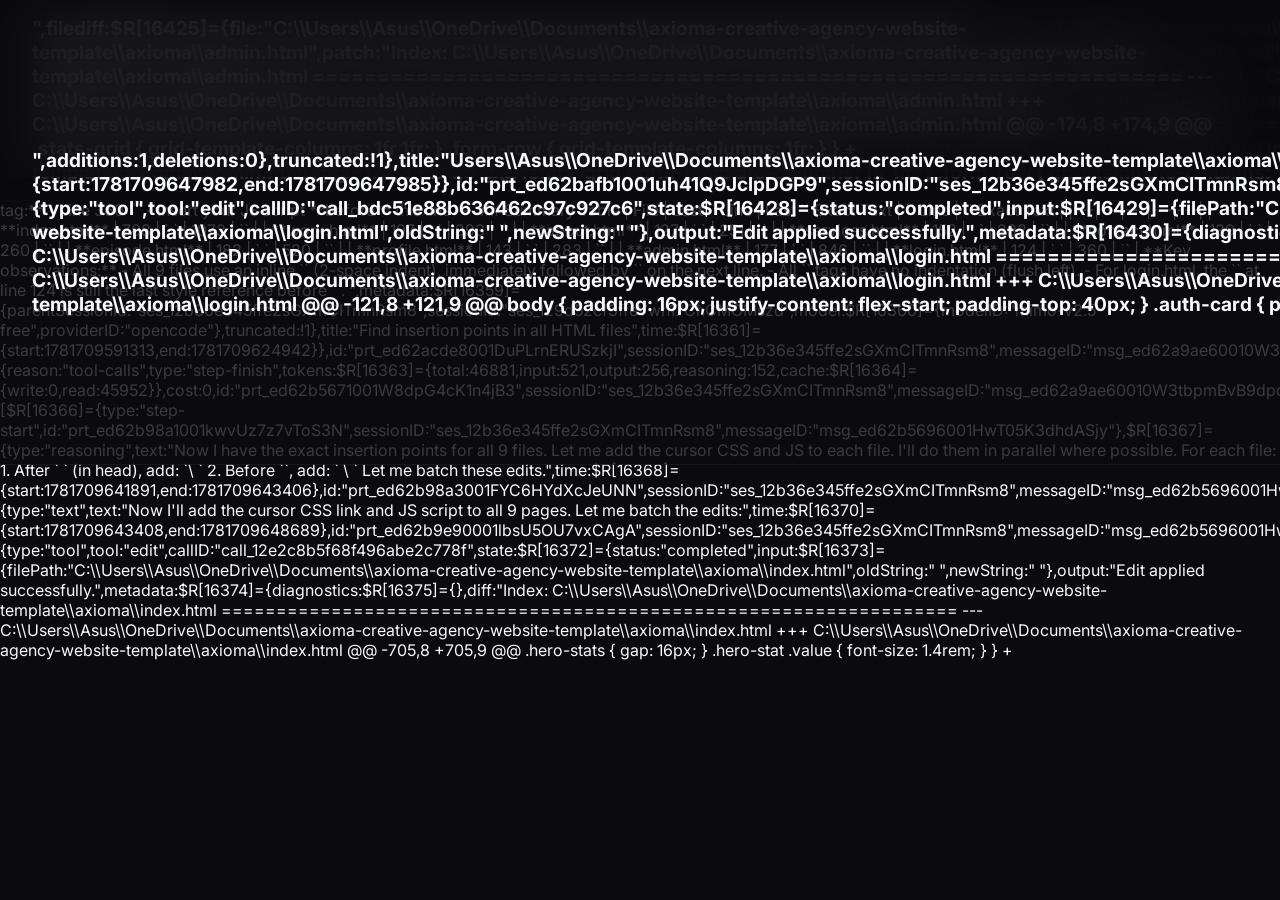
==== commit 44cc2395: "Fix corrupted HTML files - remove embedded line numbers" ====
--- a/axioma/index.html
+++ b/axioma/index.html
@@ -1,82 +1,82 @@
 <html lang="en">
-3: <head>
-4:   <meta charset="utf-8" />
-5:   <meta name="viewport" content="width=device-width,initial-scale=1" />
-6:   <meta name="theme-color" content="#0a0a0f" />
-7:   <title>AnimeForYou — Premium Anime Streaming</title>
-8:   <link rel="preconnect" href="https://fonts.googleapis.com" />
-9:   <link rel="preconnect" href="https://fonts.gstatic.com" crossorigin />
-10:   <link rel="stylesheet" href="https://fonts.googleapis.com/css2?family=Inter:wght@300;400;500;600;700;800&family=JetBrains+Mono:wght@400;500&display=swap" />
-11:   <style>
-12:     :root {
-13:       --bg-primary: #0a0a0f;
-14:       --bg-secondary: #12121a;
-15:       --bg-card: #151520;
-16:       --bg-card-hover: #1d1d2a;
-17:       --text-primary: #f8fafc;
-18:       --text-secondary: #a0aec0;
-19:       --text-muted: #636e80;
-20:       --accent-primary: #8b5cf6;
-21:       --accent-primary-rgb: 139, 92, 246;
-22:       --accent-secondary: #06b6d4;
-23:       --accent-secondary-rgb: 6, 182, 212;
-24:       --accent-green: #22c55e;
-25:       --accent-pink: #ec4899;
-26:       --accent-orange: #f97316;
-27:       --border-color: rgba(255, 255, 255, 0.06);
-28:       --radius: 12px;
-29:       --radius-lg: 16px;
-30:       --radius-xl: 20px;
-31:       --radius-pill: 999px;
-32:       --ease: cubic-bezier(0.4, 0, 0.2, 1);
-33:       --shadow: 0 4px 24px rgba(0, 0, 0, 0.4);
-34:       --shadow-glow: 0 0 60px rgba(var(--accent-primary-rgb), 0.15);
-35:       --font: 'Inter', -apple-system, BlinkMacSystemFont, sans-serif;
-36:       --mono: 'JetBrains Mono', monospace;
-37:     }
-38:     *, *::before, *::after { box-sizing: border-box; margin: 0; padding: 0; }
-39:     html { scroll-behavior: smooth; }
-40:     body {
-41:       font-family: var(--font);
-42:       color: var(--text-primary);
-43:       background: var(--bg-primary);
-44:       -webkit-font-smoothing: antialiased;
-45:       overflow-x: hidden;
-46:     }
-47:     a { color: inherit; text-decoration: none; }
-48:     img { display: block; max-width: 100%; }
-49: 
-50:     /* ===== NAVBAR ===== */
-51:     .navbar {
-52:       position: fixed;
-53:       top: 0;
-54:       left: 0;
-55:       right: 0;
-56:       z-index: 1000;
-57:       padding: 16px 32px;
-58:       display: flex;
-59:       align-items: center;
-60:       justify-content: space-between;
-61:       background: rgba(10, 10, 15, 0.8);
-62:       backdrop-filter: blur(20px);
-63:       border-bottom: 1px solid var(--border-color);
-64:       transition: all 0.3s var(--ease);
-65:     }
-66:     .navbar.scrolled { padding: 12px 32px; background: rgba(10, 10, 15, 0.95); }
-67:     .nav-brand {
-68:       display: flex;
-69:       align-items: center;
-70:       gap: 10px;
-71:       font-weight: 700;
-72:       font-size: 1.2rem;
-73:     }
-74:     .nav-brand .logo {
-75:       width: 36px;
-76:       height: 36px;
-77:       border-radius: 10px;
-78:       background: linear-gradient(135deg, var(--accent-primary), var(--accent-secondary));
-79:       display: grid;
-80:       place-items: center;
+<head>
+  <meta charset="utf-8" />
+  <meta name="viewport" content="width=device-width,initial-scale=1" />
+  <meta name="theme-color" content="#0a0a0f" />
+  <title>AnimeForYou — Premium Anime Streaming</title>
+  <link rel="preconnect" href="https://fonts.googleapis.com" />
+  <link rel="preconnect" href="https://fonts.gstatic.com" crossorigin />
+  <link rel="stylesheet" href="https://fonts.googleapis.com/css2?family=Inter:wght@300;400;500;600;700;800&family=JetBrains+Mono:wght@400;500&display=swap" />
+  <style>
+    :root {
+      --bg-primary: #0a0a0f;
+      --bg-secondary: #12121a;
+      --bg-card: #151520;
+      --bg-card-hover: #1d1d2a;
+      --text-primary: #f8fafc;
+      --text-secondary: #a0aec0;
+      --text-muted: #636e80;
+      --accent-primary: #8b5cf6;
+      --accent-primary-rgb: 139, 92, 246;
+      --accent-secondary: #06b6d4;
+      --accent-secondary-rgb: 6, 182, 212;
+      --accent-green: #22c55e;
+      --accent-pink: #ec4899;
+      --accent-orange: #f97316;
+      --border-color: rgba(255, 255, 255, 0.06);
+      --radius: 12px;
+      --radius-lg: 16px;
+      --radius-xl: 20px;
+      --radius-pill: 999px;
+      --ease: cubic-bezier(0.4, 0, 0.2, 1);
+      --shadow: 0 4px 24px rgba(0, 0, 0, 0.4);
+      --shadow-glow: 0 0 60px rgba(var(--accent-primary-rgb), 0.15);
+      --font: 'Inter', -apple-system, BlinkMacSystemFont, sans-serif;
+      --mono: 'JetBrains Mono', monospace;
+    }
+    *, *::before, *::after { box-sizing: border-box; margin: 0; padding: 0; }
+    html { scroll-behavior: smooth; }
+    body {
+      font-family: var(--font);
+      color: var(--text-primary);
+      background: var(--bg-primary);
+      -webkit-font-smoothing: antialiased;
+      overflow-x: hidden;
+    }
+    a { color: inherit; text-decoration: none; }
+    img { display: block; max-width: 100%; }
+
+    /* ===== NAVBAR ===== */
+    .navbar {
+      position: fixed;
+      top: 0;
+      left: 0;
+      right: 0;
+      z-index: 1000;
+      padding: 16px 32px;
+      display: flex;
+      align-items: center;
+      justify-content: space-between;
+      background: rgba(10, 10, 15, 0.8);
+      backdrop-filter: blur(20px);
+      border-bottom: 1px solid var(--border-color);
+      transition: all 0.3s var(--ease);
+    }
+    .navbar.scrolled { padding: 12px 32px; background: rgba(10, 10, 15, 0.95); }
+    .nav-brand {
+      display: flex;
+      align-items: center;
+      gap: 10px;
+      font-weight: 700;
+      font-size: 1.2rem;
+    }
+    .nav-brand .logo {
+      width: 36px;
+      height: 36px;
+      border-radius: 10px;
+      background: linear-gradient(135deg, var(--accent-primary), var(--accent-secondary));
+      display: grid;
+      place-items: center;
 
 (Showing lines 1-80 of 1074. Use offset=81 to continue.)
 </content>",metadata:$R[16187]={preview:"<!doctype html>
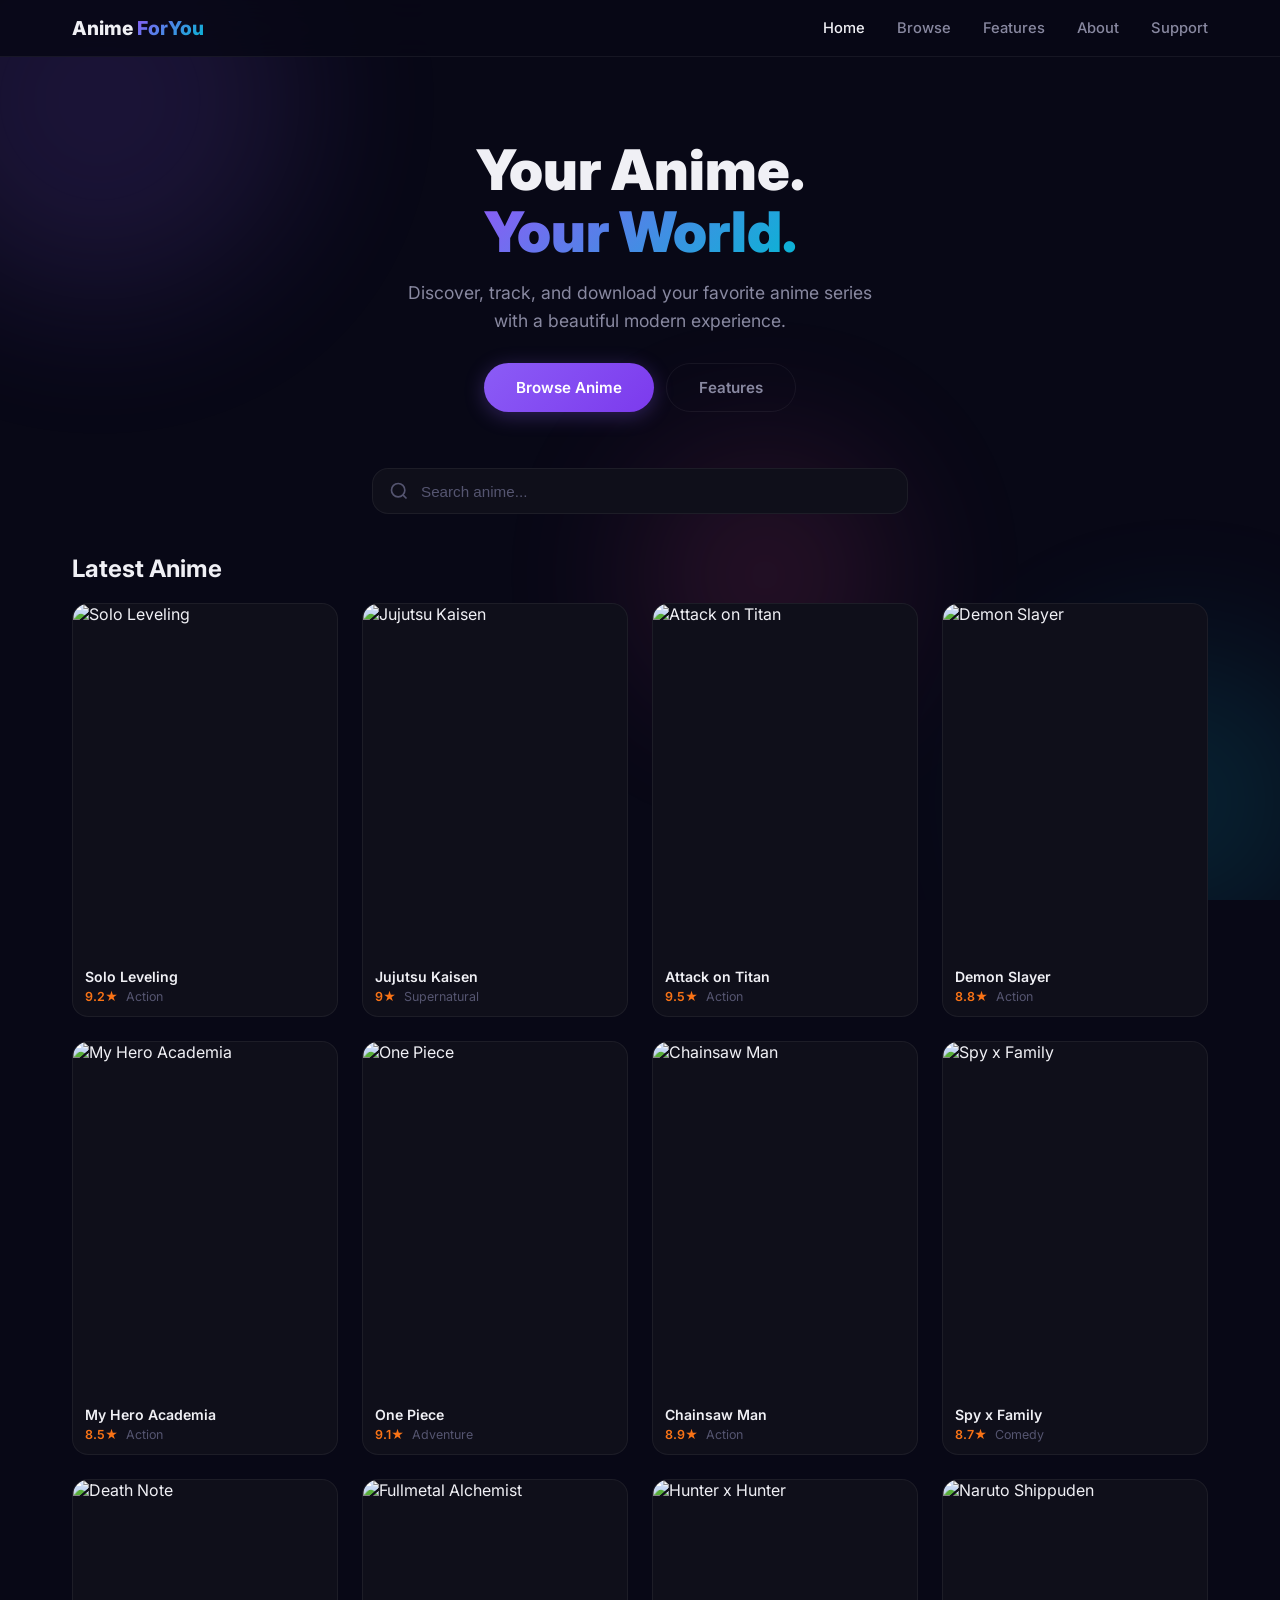
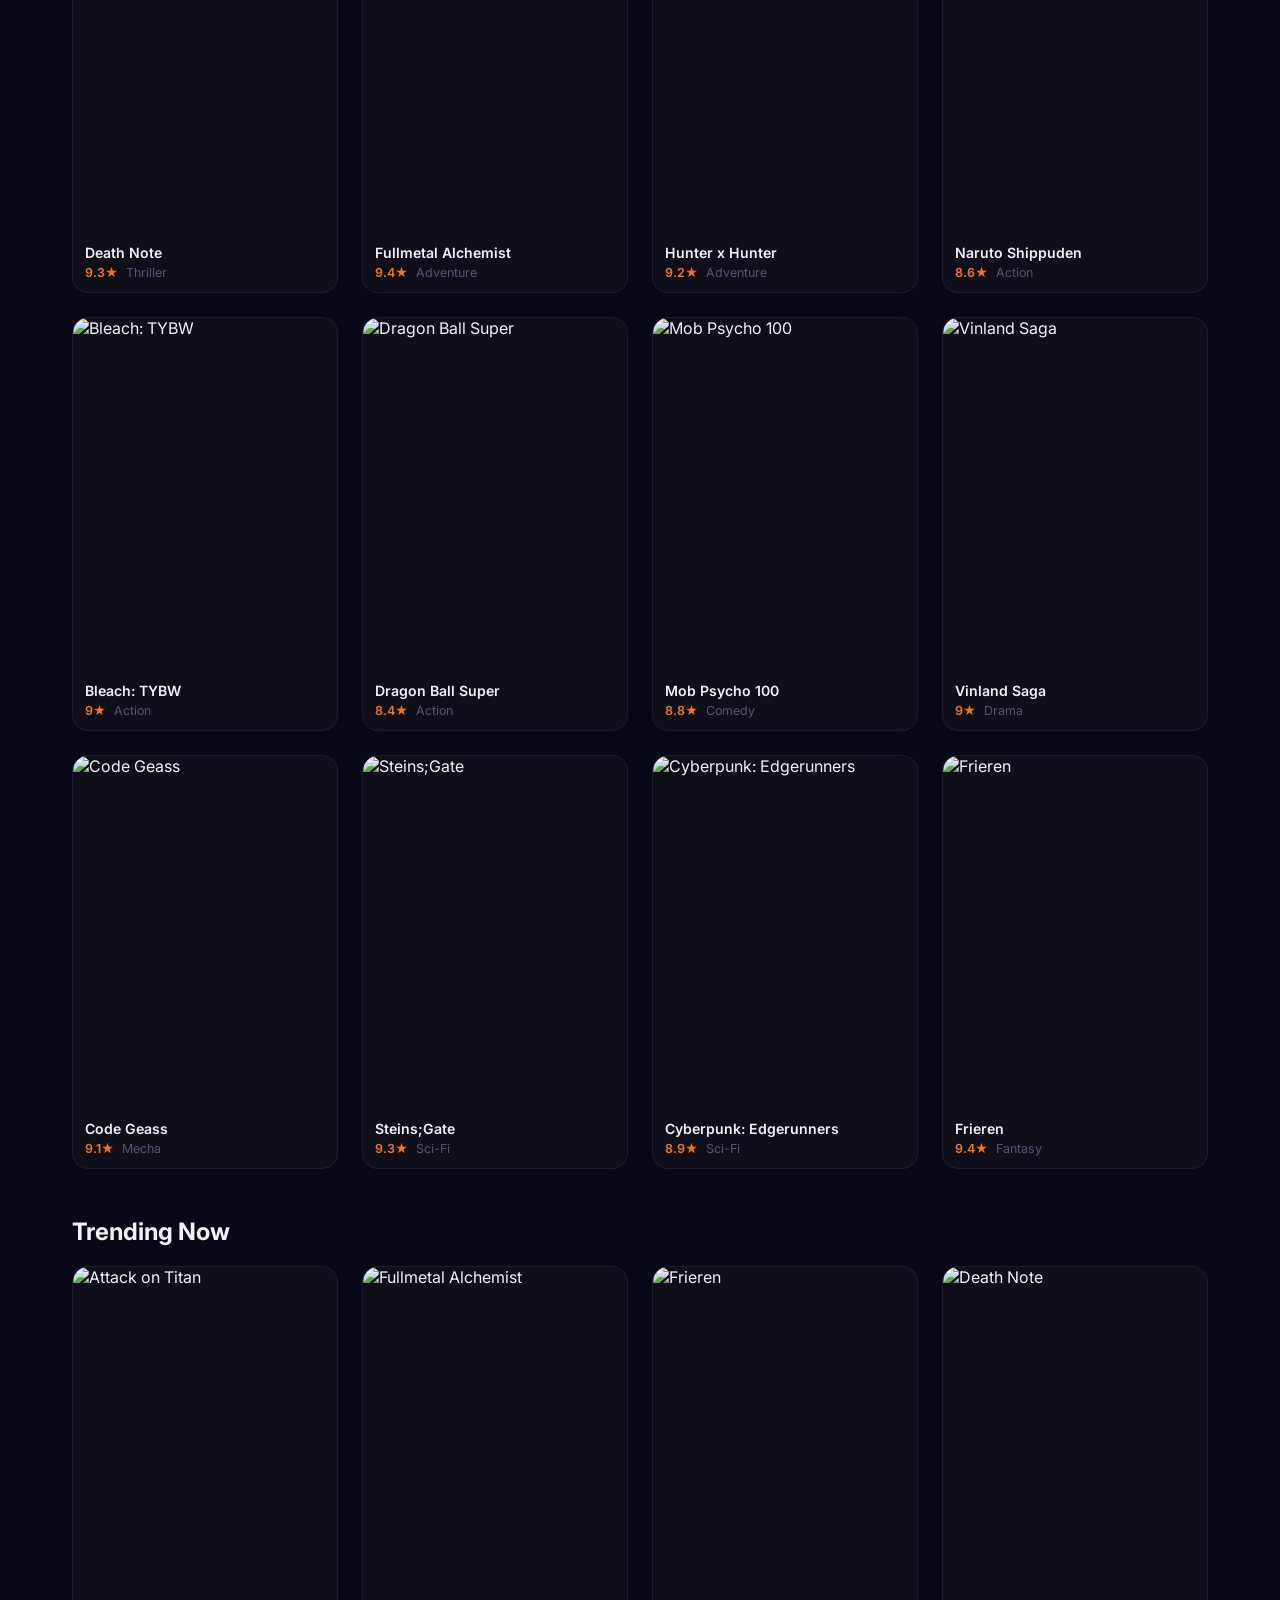
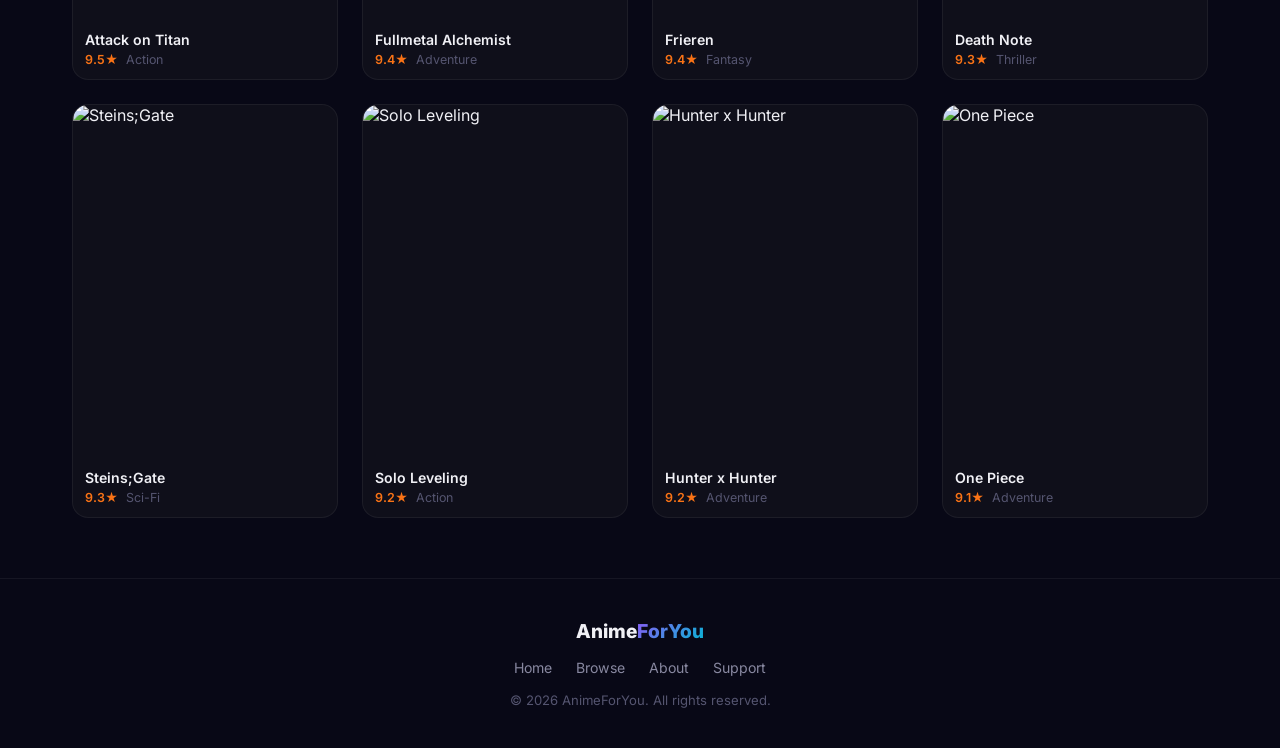
==== commit 5c59ad64: "Complete rewrite: Clean mobile-first anime streaming site - New index.html with hero, search, anime " ====
--- a/axioma/index.html
+++ b/axioma/index.html
@@ -1,981 +1,167 @@
+<!DOCTYPE html>
 <html lang="en">
 <head>
   <meta charset="utf-8" />
-  <meta name="viewport" content="width=device-width,initial-scale=1" />
-  <meta name="theme-color" content="#0a0a0f" />
-  <title>AnimeForYou — Premium Anime Streaming</title>
+  <meta name="viewport" content="width=device-width, initial-scale=1" />
+  <meta name="theme-color" content="#080816" />
+  <title>AnimeForYou — Watch Anime Online</title>
   <link rel="preconnect" href="https://fonts.googleapis.com" />
   <link rel="preconnect" href="https://fonts.gstatic.com" crossorigin />
-  <link rel="stylesheet" href="https://fonts.googleapis.com/css2?family=Inter:wght@300;400;500;600;700;800&family=JetBrains+Mono:wght@400;500&display=swap" />
-  <style>
-    :root {
-      --bg-primary: #0a0a0f;
-      --bg-secondary: #12121a;
-      --bg-card: #151520;
-      --bg-card-hover: #1d1d2a;
-      --text-primary: #f8fafc;
-      --text-secondary: #a0aec0;
-      --text-muted: #636e80;
-      --accent-primary: #8b5cf6;
-      --accent-primary-rgb: 139, 92, 246;
-      --accent-secondary: #06b6d4;
-      --accent-secondary-rgb: 6, 182, 212;
-      --accent-green: #22c55e;
-      --accent-pink: #ec4899;
-      --accent-orange: #f97316;
-      --border-color: rgba(255, 255, 255, 0.06);
-      --radius: 12px;
-      --radius-lg: 16px;
-      --radius-xl: 20px;
-      --radius-pill: 999px;
-      --ease: cubic-bezier(0.4, 0, 0.2, 1);
-      --shadow: 0 4px 24px rgba(0, 0, 0, 0.4);
-      --shadow-glow: 0 0 60px rgba(var(--accent-primary-rgb), 0.15);
-      --font: 'Inter', -apple-system, BlinkMacSystemFont, sans-serif;
-      --mono: 'JetBrains Mono', monospace;
+  <link rel="stylesheet" href="https://fonts.googleapis.com/css2?family=Inter:wght@400;500;600;700;800;900&display=swap" />
+  <link rel="stylesheet" href="assets/css/styles.css" />
+</head>
+<body>
+  <!-- Ambient Background -->
+  <div class="ambient">
+    <div class="ambient-orb orb-1"></div>
+    <div class="ambient-orb orb-2"></div>
+    <div class="ambient-orb orb-3"></div>
+  </div>
+
+  <!-- Mobile Navigation -->
+  <div class="mobile-nav-overlay" id="navOverlay" onclick="closeNav()"></div>
+  <nav class="mobile-nav" id="mobileNav">
+    <button class="close-btn" onclick="closeNav()">
+      <svg width="24" height="24" viewBox="0 0 24 24" fill="none" stroke="currentColor" stroke-width="2">
+        <line x1="18" y1="6" x2="6" y2="18"/><line x1="6" y1="6" x2="18" y2="18"/>
+      </svg>
+    </button>
+    <div class="nav-brand">Anime<span>ForYou</span></div>
+    <a href="index.html" class="active">Home</a>
+    <a href="work.html">Browse</a>
+    <a href="services.html">Features</a>
+    <a href="about.html">About</a>
+    <a href="contact.html">Support</a>
+  </nav>
+
+  <!-- Header -->
+  <header class="header" id="siteHeader">
+    <div class="header-inner">
+      <button class="menu-btn" onclick="openNav()">
+        <svg viewBox="0 0 24 24" fill="none" stroke="currentColor" stroke-width="2">
+          <line x1="3" y1="6" x2="21" y2="6"/><line x1="3" y1="12" x2="21" y2="12"/><line x1="3" y1="18" x2="21" y2="18"/>
+        </svg>
+      </button>
+      <a href="index.html" class="logo">Anime<span>ForYou</span></a>
+      <div class="nav-links">
+        <a href="index.html" class="active">Home</a>
+        <a href="work.html">Browse</a>
+        <a href="services.html">Features</a>
+        <a href="about.html">About</a>
+        <a href="contact.html">Support</a>
+      </div>
+    </div>
+  </header>
+
+  <!-- Hero Section -->
+  <section class="hero">
+    <h1>Your Anime.<br><span class="gradient">Your World.</span></h1>
+    <p>Discover, track, and download your favorite anime series with a beautiful modern experience.</p>
+    <div class="hero-actions">
+      <a href="work.html" class="btn btn-primary btn-lg">Browse Anime</a>
+      <a href="services.html" class="btn btn-ghost btn-lg">Features</a>
+    </div>
+  </section>
+
+  <!-- Search Section -->
+  <section class="search-section">
+    <div class="search-box">
+      <svg class="search-icon" viewBox="0 0 24 24" fill="none" stroke="currentColor" stroke-width="2">
+        <circle cx="11" cy="11" r="8"/><line x1="21" y1="21" x2="16.65" y2="16.65"/>
+      </svg>
+      <input type="text" id="searchInput" placeholder="Search anime..." onkeyup="filterAnime()" />
+    </div>
+  </section>
+
+  <!-- Latest Anime -->
+  <main class="container">
+    <h2 class="section-title reveal">Latest Anime</h2>
+    <div class="anime-grid" id="animeGrid"></div>
+
+    <h2 class="section-title reveal" style="margin-top: 48px;">Trending Now</h2>
+    <div class="anime-grid" id="trendingGrid"></div>
+  </main>
+
+  <!-- Footer -->
+  <footer class="footer">
+    <div class="footer-inner">
+      <div class="footer-brand">Anime<span>ForYou</span></div>
+      <div class="footer-links">
+        <a href="index.html">Home</a>
+        <a href="work.html">Browse</a>
+        <a href="about.html">About</a>
+        <a href="contact.html">Support</a>
+      </div>
+      <p>&copy; 2026 AnimeForYou. All rights reserved.</p>
+    </div>
+  </footer>
+
+  <script src="assets/js/data-store.js"></script>
+  <script src="assets/js/animations.js"></script>
+  <script>
+    // Mobile Navigation
+    function openNav() {
+      document.getElementById('mobileNav').classList.add('open');
+      document.getElementById('navOverlay').classList.add('open');
     }
-    *, *::before, *::after { box-sizing: border-box; margin: 0; padding: 0; }
-    html { scroll-behavior: smooth; }
-    body {
-      font-family: var(--font);
-      color: var(--text-primary);
-      background: var(--bg-primary);
-      -webkit-font-smoothing: antialiased;
-      overflow-x: hidden;
+    function closeNav() {
+      document.getElementById('mobileNav').classList.remove('open');
+      document.getElementById('navOverlay').classList.remove('open');
     }
-    a { color: inherit; text-decoration: none; }
-    img { display: block; max-width: 100%; }
 
-    /* ===== NAVBAR ===== */
-    .navbar {
-      position: fixed;
-      top: 0;
-      left: 0;
-      right: 0;
-      z-index: 1000;
-      padding: 16px 32px;
-      display: flex;
-      align-items: center;
-      justify-content: space-between;
-      background: rgba(10, 10, 15, 0.8);
-      backdrop-filter: blur(20px);
-      border-bottom: 1px solid var(--border-color);
-      transition: all 0.3s var(--ease);
+    // Anime Data
+    let allAnime = [];
+
+    function loadAnime() {
+      allAnime = DataStore.getList();
+      renderGrid('animeGrid', allAnime.slice(0, 20));
+      renderGrid('trendingGrid', allAnime.filter(a => a.rating >= 8).sort((a, b) => (b.rating || 0) - (a.rating || 0)).slice(0, 8));
+      if (window.AnimeAnimations) {
+        setTimeout(() => window.AnimeAnimations.initReveal(), 100);
+      }
     }
-    .navbar.scrolled { padding: 12px 32px; background: rgba(10, 10, 15, 0.95); }
-    .nav-brand {
-      display: flex;
-      align-items: center;
-      gap: 10px;
-      font-weight: 700;
-      font-size: 1.2rem;
+
+    function renderGrid(id, list) {
+      const grid = document.getElementById(id);
+      if (!list.length) {
+        grid.innerHTML = '<p class="empty-message">No anime found. Add anime via the admin panel.</p>';
+        return;
+      }
+      grid.innerHTML = list.map(a => `
+        <a href="episode.html?id=${a.id}" class="anime-card">
+          <div class="poster">
+            <img src="${a.image || 'https://cdn.myanimelist.net/images/anime/1015/138006l.jpg'}" alt="${(a.title || '').replace(/"/g, '&quot;')}" loading="lazy" />
+            <div class="overlay">
+              <div class="play-btn">
+                <svg viewBox="0 0 24 24" fill="currentColor"><polygon points="5,3 19,12 5,21"/></svg>
+              </div>
+            </div>
+          </div>
+          <div class="info">
+            <div class="title">${(a.title || 'Unknown').replace(/</g, '&lt;')}</div>
+            <div class="meta">
+              <span class="rating">${a.rating || 'N/A'}★</span>
+              <span class="genre">${a.genre || 'Anime'}</span>
+            </div>
+          </div>
+        </a>
+      `).join('');
     }
-    .nav-brand .logo {
-      width: 36px;
-      height: 36px;
-      border-radius: 10px;
-      background: linear-gradient(135deg, var(--accent-primary), var(--accent-secondary));
-      display: grid;
-      place-items: center;
 
-(Showing lines 1-80 of 1074. Use offset=81 to continue.)
-</content>",metadata:$R[16187]={preview:"<!doctype html>
-<html lang="en">
-<head>
-  <meta charset="utf-8" />
-  <meta name="viewport" content="width=device-width,initial-scale=1" />
-  <meta name="theme-color" content="#0a0a0f" />
-  <title>AnimeForYou — Premium Anime Streaming</title>
-  <link rel="preconnect" href="https://fonts.googleapis.com" />
-  <link rel="preconnect" href="https://fonts.gstatic.com" crossorigin />
-  <link rel="stylesheet" href="https://fonts.googleapis.com/css2?family=Inter:wght@300;400;500;600;700;800&family=JetBrains+Mono:wght@400;500&display=swap" />
-  <style>
-    :root {
-      --bg-primary: #0a0a0f;
-      --bg-secondary: #12121a;
-      --bg-card: #151520;
-      --bg-card-hover: #1d1d2a;
-      --text-primary: #f8fafc;
-      --text-secondary: #a0aec0;
-      --text-muted: #636e80;
-      --accent-primary: #8b5cf6;",truncated:!0,loaded:$R[16188]=[],display:$R[16189]={type:"file",path:"C:\\Users\\Asus\\OneDrive\\Documents\\axioma-creative-agency-website-template\\axioma\\index.html",text:"<!doctype html>
-<html lang="en">
-<head>
-  <meta charset="utf-8" />
-  <meta name="viewport" content="width=device-width,initial-scale=1" />
-  <meta name="theme-color" content="#0a0a0f" />
-  <title>AnimeForYou — Premium Anime Streaming</title>
-  <link rel="preconnect" href="https://fonts.googleapis.com" />
-  <link rel="preconnect" href="https://fonts.gstatic.com" crossorigin />
-  <link rel="stylesheet" href="https://fonts.googleapis.com/css2?family=Inter:wght@300;400;500;600;700;800&family=JetBrains+Mono:wght@400;500&display=swap" />
-  <style>
-    :root {
-      --bg-primary: #0a0a0f;
-      --bg-secondary: #12121a;
-      --bg-card: #151520;
-      --bg-card-hover: #1d1d2a;
-      --text-primary: #f8fafc;
-      --text-secondary: #a0aec0;
-      --text-muted: #636e80;
-      --accent-primary: #8b5cf6;
-      --accent-primary-rgb: 139, 92, 246;
-      --accent-secondary: #06b6d4;
-      --accent-secondary-rgb: 6, 182, 212;
-      --accent-green: #22c55e;
-      --accent-pink: #ec4899;
-      --accent-orange: #f97316;
-      --border-color: rgba(255, 255, 255, 0.06);
-      --radius: 12px;
-      --radius-lg: 16px;
-      --radius-xl: 20px;
-      --radius-pill: 999px;
-      --ease: cubic-bezier(0.4, 0, 0.2, 1);
-      --shadow: 0 4px 24px rgba(0, 0, 0, 0.4);
-      --shadow-glow: 0 0 60px rgba(var(--accent-primary-rgb), 0.15);
-      --font: 'Inter', -apple-system, BlinkMacSystemFont, sans-serif;
-      --mono: 'JetBrains Mono', monospace;
+    function filterAnime() {
+      const q = document.getElementById('searchInput').value.toLowerCase();
+      const filtered = allAnime.filter(a =>
+        (a.title || '').toLowerCase().includes(q) ||
+        (a.genre || '').toLowerCase().includes(q)
+      );
+      renderGrid('animeGrid', filtered.slice(0, 20));
+      renderGrid('trendingGrid', filtered.filter(a => a.rating >= 8).sort((a, b) => (b.rating || 0) - (a.rating || 0)).slice(0, 8));
     }
-    *, *::before, *::after { box-sizing: border-box; margin: 0; padding: 0; }
-    html { scroll-behavior: smooth; }
-    body {
-      font-family: var(--font);
-      color: var(--text-primary);
-      background: var(--bg-primary);
-      -webkit-font-smoothing: antialiased;
-      overflow-x: hidden;
-    }
-    a { color: inherit; text-decoration: none; }
-    img { display: block; max-width: 100%; }
 
-    /* ===== NAVBAR ===== */
-    .navbar {
-      position: fixed;
-      top: 0;
-      left: 0;
-      right: 0;
-      z-index: 1000;
-      padding: 16px 32px;
-      display: flex;
-      align-items: center;
-      justify-content: space-between;
-      background: rgba(10, 10, 15, 0.8);
-      backdrop-filter: blur(20px);
-      border-bottom: 1px solid var(--border-color);
-      transition: all 0.3s var(--ease);
-    }
-    .navbar.scrolled { padding: 12px 32px; background: rgba(10, 10, 15, 0.95); }
-    .nav-brand {
-      display: flex;
-      align-items: center;
-      gap: 10px;
-      font-weight: 700;
-      font-size: 1.2rem;
-    }
-    .nav-brand .logo {
-      width: 36px;
-      height: 36px;
-      border-radius: 10px;
-      background: linear-gradient(135deg, var(--accent-primary), var(--accent-secondary));
-      display: grid;
-      place-items: center;",lineStart:1,lineEnd:80,totalLines:1074,truncated:!0}},title:"Users\\Asus\\OneDrive\\Documents\\axioma-creative-agency-website-template\\axioma\\index.html",time:$R[16190]={start:1781709108648,end:1781709108677}},id:"prt_ed62374fe001Xk5XVcZbNhm2AI",sessionID:"ses_12b36e345ffe2sGXmCITmnRsm8",messageID:"msg_ed6233ee2001Dqm1V4zrmrMgk5"},$R[16191]={reason:"tool-calls",type:"step-finish",tokens:$R[16192]={total:40655,input:444,output:68,reasoning:15,cache:$R[16193]={write:0,read:40128}},cost:0,id:"prt_ed6237842001CggYtjd4lCYvNO",sessionID:"ses_12b36e345ffe2sGXmCITmnRsm8",messageID:"msg_ed6233ee2001Dqm1V4zrmrMgk5"}],msg_ed6237881001qNjBodU4zaUP6u:$R[16194]=[$R[16195]={type:"step-start",id:"prt_ed623b61f001VSpWmZgTHW7zXY",sessionID:"ses_12b36e345ffe2sGXmCITmnRsm8",messageID:"msg_ed6237881001qNjBodU4zaUP6u"},$R[16196]={type:"reasoning",text:"I have the design tokens. The site uses:
-- Dark background: `#0a0a0f`
-- Purple accent: `#8b5cf6` (primary)
-- Cyan accent: `#06b6d4` (secondary)
-- Gradient: `linear-gradient(135deg, var(--accent-primary), var(--accent-secondary))`
-
-I'll create a custom cursor that:
-1. Has a small dot cursor (inner) with the purple accent
-2. Has a larger ring cursor (outer) with the gradient
-3. Grows on hover over interactive elements
-4. Has a smooth trailing animation
-5. Has a subtle glow effect matching the aurora theme
-
-Let me create a shared CSS/JS file for the cursor so I don't have to duplicate it in every page. Actually, since this is a static HTML site, I'll create a separate CSS file and JS file that can be included in all pages.
-
-Let me create:
-1. `assets/css/cursor.css` - Custom cursor styles
-2. `assets/js/cursor.js` - Custom cursor logic
-
-Then include them in all pages.",time:$R[16197]={start:1781709125153,end:1781709129141},id:"prt_ed623b621001JxGTicFv3VbeJe",sessionID:"ses_12b36e345ffe2sGXmCITmnRsm8",messageID:"msg_ed6237881001qNjBodU4zaUP6u"},$R[16198]={type:"text",text:"Good, I have the design tokens. Let me create a custom cursor that matches the aurora gradient theme (purple → cyan). I'll create reusable CSS and JS files.",time:$R[16199]={start:1781709129144,end:1781709129250},id:"prt_ed623c5b8001hLU8aW9gHu2SJg",sessionID:"ses_12b36e345ffe2sGXmCITmnRsm8",messageID:"msg_ed6237881001qNjBodU4zaUP6u"},$R[16200]={type:"tool",tool:"todowrite",callID:"call_da5b5958326c4d3ab278a4ec",state:$R[16201]={status:"completed",input:$R[16202]={todos:$R[16203]=[$R[16204]={content:"Read current CSS variables and design tokens from index.html",priority:"high",status:"completed"},$R[16205]={content:"Create custom cursor CSS and JS files",priority:"high",status:"in_progress"},$R[16206]={content:"Add cursor to all pages (index, work, about, services, contact, episode, profile, admin, login)",priority:"high",status:"pending"},$R[16207]={content:"Test and verify",priority:"medium",status:"pending"}]},output:"[
-  {
-    "content": "Read current CSS variables and design tokens from index.html",
-    "status": "completed",
-    "priority": "high"
-  },
-  {
-    "content": "Create custom cursor CSS and JS files",
-    "status": "in_progress",
-    "priority": "high"
-  },
-  {
-    "content": "Add cursor to all pages (index, work, about, services, contact, episode, profile, admin, login)",
-    "status": "pending",
-    "priority": "high"
-  },
-  {
-    "content": "Test and verify",
-    "status": "pending",
-    "priority": "medium"
-  }
-]",metadata:$R[16208]={todos:$R[16209]=[$R[16210]={content:"Read current CSS variables and design tokens from index.html",status:"completed",priority:"high"},$R[16211]={content:"Create custom cursor CSS and JS files",status:"in_progress",priority:"high"},$R[16212]={content:"Add cursor to all pages (index, work, about, services, contact, episode, profile, admin, login)",status:"pending",priority:"high"},$R[16213]={content:"Test and verify",status:"pending",priority:"medium"}],truncated:!1},title:"3 todos",time:$R[16214]={start:1781709129184,end:1781709129186}},id:"prt_ed623c5cd001FADGvdy2DD39n3",sessionID:"ses_12b36e345ffe2sGXmCITmnRsm8",messageID:"msg_ed6237881001qNjBodU4zaUP6u"},$R[16215]={reason:"tool-calls",type:"step-finish",tokens:$R[16216]={total:42324,input:1405,output:171,reasoning:236,cache:$R[16217]={write:0,read:40512}},cost:0,id:"prt_ed623c6240017UKEcBdbe1s2Mc",sessionID:"ses_12b36e345ffe2sGXmCITmnRsm8",messageID:"msg_ed6237881001qNjBodU4zaUP6u"}],msg_ed623c648001ViAc9mzkSkLMv3:$R[16218]=[$R[16219]={type:"step-start",id:"prt_ed623f421001rUV8C1bcPM4mqT",sessionID:"ses_12b36e345ffe2sGXmCITmnRsm8",messageID:"msg_ed623c648001ViAc9mzkSkLMv3"},$R[16220]={type:"reasoning",text:"Let me check the directory structure first.",time:$R[16221]={start:1781709141028,end:1781709141277},id:"prt_ed623f4240011eVvD7UCub6IAJ",sessionID:"ses_12b36e345ffe2sGXmCITmnRsm8",messageID:"msg_ed623c648001ViAc9mzkSkLMv3"},$R[16222]={type:"tool",tool:"bash",callID:"call_ef7f05fdffe34b3dbcfea5cd",state:$R[16223]={status:"completed",input:$R[16224]={command:"Test-Path "C:\\Users\\Asus\\OneDrive\\Documents\\axioma-creative-agency-website-template\\axioma\\assets\\css"",description:"Check if assets/css directory exists"},output:"True\r
-",metadata:$R[16225]={output:"True\r
-",exit:0,description:"Check if assets/css directory exists",truncated:!1},title:"Check if assets/css directory exists",time:$R[16226]={start:1781709142081,end:1781709142101}},id:"prt_ed623f51e001Nbe1eAe7NZZtL7",sessionID:"ses_12b36e345ffe2sGXmCITmnRsm8",messageID:"msg_ed623c648001ViAc9mzkSkLMv3"},$R[16227]={type:"tool",tool:"bash",callID:"call_958df24af0a34697a0062379",state:$R[16228]={status:"completed",input:$R[16229]={command:"Test-Path "C:\\Users\\Asus\\OneDrive\\Documents\\axioma-creative-agency-website-template\\axioma\\assets\\js"",description:"Check if assets/js directory exists"},output:"True\r
-",metadata:$R[16230]={output:"True\r
-",exit:0,description:"Check if assets/js directory exists",truncated:!1},title:"Check if assets/js directory exists",time:$R[16231]={start:1781709142420,end:1781709142442}},id:"prt_ed623f673001eDmjVL0LfP44Qx",sessionID:"ses_12b36e345ffe2sGXmCITmnRsm8",messageID:"msg_ed623c648001ViAc9mzkSkLMv3"},$R[16232]={reason:"tool-calls",type:"step-finish",tokens:$R[16233]={total:42622,input:621,output:137,reasoning:8,cache:$R[16234]={write:0,read:41856}},cost:0,id:"prt_ed623f9ac001dOKSjtZz01mgMC",sessionID:"ses_12b36e345ffe2sGXmCITmnRsm8",messageID:"msg_ed623c648001ViAc9mzkSkLMv3"}],msg_ed623f9d2001WrEsx74PoxBusS:$R[16235]=[$R[16236]={type:"step-start",id:"prt_ed6247a12001ApHuzU1Oi4uN8Y",sessionID:"ses_12b36e345ffe2sGXmCITmnRsm8",messageID:"msg_ed623f9d2001WrEsx74PoxBusS"},$R[16237]={type:"reasoning",text:"Good, both directories exist. Let me create the cursor CSS and JS files.",time:$R[16238]={start:1781709175317,end:1781709175503},id:"prt_ed6247a15001K0njPtUx59XW0y",sessionID:"ses_12b36e345ffe2sGXmCITmnRsm8",messageID:"msg_ed623f9d2001WrEsx74PoxBusS"},$R[16239]={type:"tool",tool:"write",callID:"call_5ce9dbf5d2ef4f8c92ad32b5",state:$R[16240]={status:"completed",input:$R[16241]={filePath:"C:\\Users\\Asus\\OneDrive\\Documents\\axioma-creative-agency-website-template\\axioma\\assets\\css\\cursor.css",content:"/* ===== CUSTOM CURSOR ===== */
-*, *::before, *::after { cursor: none !important; }
-
-.cursor-dot,
-.cursor-ring {
-  position: fixed;
-  top: 0;
-  left: 0;
-  pointer-events: none;
-  z-index: 99999;
-  border-radius: 50%;
-  will-change: transform;
-}
-
-/* Inner dot */
-.cursor-dot {
-  width: 8px;
-  height: 8px;
-  background: #fff;
-  transform: translate(-50%, -50%);
-  transition: width 0.25s var(--ease), height 0.25s var(--ease), background 0.25s var(--ease), opacity 0.25s var(--ease);
-}
-
-/* Outer ring */
-.cursor-ring {
-  width: 40px;
-  height: 40px;
-  border: 2px solid rgba(139, 92, 246, 0.5);
-  background: rgba(139, 92, 246, 0.04);
-  transform: translate(-50%, -50%);
-  transition: width 0.35s var(--ease), height 0.35s var(--ease), border-color 0.35s var(--ease), background 0.35s var(--ease), opacity 0.3s var(--ease);
-}
-
-/* Glow trail */
-.cursor-glow {
-  position: fixed;
-  top: 0;
-  left: 0;
-  width: 200px;
-  height: 200px;
-  pointer-events: none;
-  z-index: 99998;
-  border-radius: 50%;
-  background: radial-gradient(circle, rgba(139, 92, 246, 0.08) 0%, rgba(6, 182, 212, 0.04) 40%, transparent 70%);
-  transform: translate(-50%, -50%);
-  will-change: transform;
-  transition: opacity 0.4s var(--ease);
-}
-
-/* --- Hover: clickable elements --- */
-.cursor-dot.hover {
-  width: 4px;
-  height: 4px;
-  background: var(--accent-primary, #8b5cf6);
-}
-.cursor-ring.hover {
-  width: 60px;
-  height: 60px;
-  border-color: rgba(6, 182, 212, 0.6);
-  background: rgba(6, 182, 212, 0.06);
-}
-
-/* --- Hover: text inputs --- */
-.cursor-dot.text-hover {
-  width: 2px;
-  height: 24px;
-  border-radius: 2px;
-  background: var(--accent-primary, #8b5cf6);
-}
-.cursor-ring.text-hover {
-  width: 32px;
-  height: 32px;
-  border-color: rgba(139, 92, 246, 0.3);
-  background: transparent;
-}
-
-/* --- Active: click --- */
-.cursor-dot.active {
-  width: 6px;
-  height: 6px;
-  background: var(--accent-secondary, #06b6d4);
-}
-.cursor-ring.active {
-  width: 36px;
-  height: 36px;
-  border-color: rgba(6, 182, 212, 0.7);
-  background: rgba(6, 182, 212, 0.08);
-}
-
-/* --- Hidden on page leave --- */
-.cursor-dot.hidden,
-.cursor-ring.hidden,
-.cursor-glow.hidden {
-  opacity: 0;
-}
-
-/* --- Disable on touch devices --- */
-@media (hover: none) and (pointer: coarse) {
-  .cursor-dot, .cursor-ring, .cursor-glow { display: none !important; }
-  *, *::before, *::after { cursor: auto !important; }
-}
-
-/* --- Disable on small screens --- */
-@media (max-width: 768px) {
-  .cursor-dot, .cursor-ring, .cursor-glow { display: none !important; }
-  *, *::before, *::after { cursor: auto !important; }
-}
-"},output:"Wrote file successfully.",metadata:$R[16242]={diagnostics:$R[16243]={},filepath:"C:\\Users\\Asus\\OneDrive\\Documents\\axioma-creative-agency-website-template\\axioma\\assets\\css\\cursor.css",exists:!1,truncated:!1},title:"Users\\Asus\\OneDrive\\Documents\\axioma-creative-agency-website-template\\axioma\\assets\\css\\cursor.css",time:$R[16244]={start:1781709183160,end:1781709183173}},id:"prt_ed6247ad1001czbWgFErxuc8Xw",sessionID:"ses_12b36e345ffe2sGXmCITmnRsm8",messageID:"msg_ed623f9d2001WrEsx74PoxBusS"},$R[16245]={reason:"tool-calls",type:"step-finish",tokens:$R[16246]={total:43657,input:209,output:1000,reasoning:16,cache:$R[16247]={write:0,read:42432}},cost:0,id:"prt_ed62498c8001sLzBN0EoY5AtA9",sessionID:"ses_12b36e345ffe2sGXmCITmnRsm8",messageID:"msg_ed623f9d2001WrEsx74PoxBusS"}],msg_ed62498ee001l3ZSSj61XzDbOF:$R[16248]=[$R[16249]={type:"step-start",id:"prt_ed625e2d3001D0OzXIQDouhl9P",sessionID:"ses_12b36e345ffe2sGXmCITmnRsm8",messageID:"msg_ed62498ee001l3ZSSj61XzDbOF"},$R[16250]={type:"reasoning",text:"Now let me create the JavaScript file for the cursor.",time:$R[16251]={start:1781709267669,end:1781709267672},id:"prt_ed625e2d50012VgStnaGhQ5FVM",sessionID:"ses_12b36e345ffe2sGXmCITmnRsm8",messageID:"msg_ed62498ee001l3ZSSj61XzDbOF"},$R[16252]={type:"tool",tool:"write",callID:"call_989e58ffc1614baaa8bd4b58",state:$R[16253]={status:"completed",input:$R[16254]={content:"// Custom Cursor - Aurora Theme
-(function () {
-  if (window.matchMedia('(hover: none) and (pointer: coarse)').matches) return;
-  if (window.innerWidth <= 768) return;
-
-  const dot = document.createElement('div');
-  const ring = document.createElement('div');
-  const glow = document.createElement('div');
-  dot.className = 'cursor-dot';
-  ring.className = 'cursor-ring';
-  glow.className = 'cursor-glow';
-  document.body.appendChild(dot);
-  document.body.appendChild(ring);
-  document.body.appendChild(glow);
-
-  let mx = -100, my = -100;
-  let dx = -100, dy = -100;
-  let gx = -100, gy = -100;
-  let hovering = false;
-  let textMode = false;
-
-  document.addEventListener('mousemove', (e) => {
-    mx = e.clientX;
-    my = e.clientY;
-    dot.style.left = mx + 'px';
-    dot.style.top = my + 'px';
-  });
-
-  // Smooth ring + glow follow
-  function animate() {
-    dx += (mx - dx) * 0.12;
-    dy += (my - dy) * 0.12;
-    gx += (mx - gx) * 0.06;
-    gy += (my - gy) * 0.06;
-    ring.style.left = dx + 'px';
-    ring.style.top = dy + 'px';
-    glow.style.left = gx + 'px';
-    glow.style.top = gy + 'px';
-    requestAnimationFrame(animate);
-  }
-  animate();
-
-  // Hover detection
-  const interactiveSelector = 'a, button, [onclick], .btn, .genre-chip, .tab, .anime-card, .featured-main, .featured-small, .top10-item, .poster, .play-btn, input, textarea, select, label, [role="button"]';
-  const textSelector = 'input, textarea, select';
-
-  document.addEventListener('mouseover', (e) => {
-    const target = e.target.closest(interactiveSelector);
-    if (target) {
-      hovering = true;
-      ring.classList.add('hover');
-      dot.classList.add('hover');
-    }
-    const textTarget = e.target.closest(textSelector);
-    if (textTarget) {
-      textMode = true;
-      ring.classList.add('text-hover');
-      dot.classList.add('text-hover');
-      ring.classList.remove('hover');
-      dot.classList.remove('hover');
-    }
-  });
-
-  document.addEventListener('mouseout', (e) => {
-    const target = e.target.closest(interactiveSelector);
-    if (target) {
-      hovering = false;
-      ring.classList.remove('hover');
-      dot.classList.remove('hover');
-    }
-    const textTarget = e.target.closest(textSelector);
-    if (textTarget) {
-      textMode = false;
-      ring.classList.remove('text-hover');
-      dot.classList.remove('text-hover');
-    }
-  });
-
-  // Click animation
-  document.addEventListener('mousedown', () => {
-    ring.classList.add('active');
-    dot.classList.add('active');
-  });
-  document.addEventListener('mouseup', () => {
-    ring.classList.remove('active');
-    dot.classList.remove('active');
-  });
-
-  // Hide when cursor leaves window
-  document.addEventListener('mouseleave', () => {
-    dot.classList.add('hidden');
-    ring.classList.add('hidden');
-    glow.classList.add('hidden');
-  });
-  document.addEventListener('mouseenter', () => {
-    dot.classList.remove('hidden');
-    ring.classList.remove('hidden');
-    glow.classList.remove('hidden');
-  });
-})();
-",filePath:"C:\\Users\\Asus\\OneDrive\\Documents\\axioma-creative-agency-website-template\\axioma\\assets\\js\\cursor.js"},output:"Wrote file successfully.",metadata:$R[16255]={diagnostics:$R[16256]={},filepath:"C:\\Users\\Asus\\OneDrive\\Documents\\axioma-creative-agency-website-template\\axioma\\assets\\js\\cursor.js",exists:!1,truncated:!1},title:"Users\\Asus\\OneDrive\\Documents\\axioma-creative-agency-website-template\\axioma\\assets\\js\\cursor.js",time:$R[16257]={start:1781709273876,end:1781709273894}},id:"prt_ed625e2da001oEHHWgB8Z0ObPn",sessionID:"ses_12b36e345ffe2sGXmCITmnRsm8",messageID:"msg_ed62498ee001l3ZSSj61XzDbOF"},$R[16258]={reason:"tool-calls",type:"step-finish",tokens:$R[16259]={total:44499,input:1049,output:815,reasoning:11,cache:$R[16260]={write:0,read:42624}},cost:0,id:"prt_ed625fb28001O1opwbXSEaysrr",sessionID:"ses_12b36e345ffe2sGXmCITmnRsm8",messageID:"msg_ed62498ee001l3ZSSj61XzDbOF"}],msg_ed627bae0001Vkds897YRinkgk:$R[16261]=[$R[16262]={type:"text",text:"use this models C:\\Users\\Asus\\Downloads\\codeai if this besat ",id:"prt_ed627bae1001eVt1zPnA6Ozz07",sessionID:"ses_12b36e345ffe2sGXmCITmnRsm8",messageID:"msg_ed627bae0001Vkds897YRinkgk"}],msg_ed62814aa0019ZbVqLXAZFa0C4:$R[16263]=[$R[16264]={type:"text",text:"retry",id:"prt_ed62814aa002XIKJL45HLII4Xw",sessionID:"ses_12b36e345ffe2sGXmCITmnRsm8",messageID:"msg_ed62814aa0019ZbVqLXAZFa0C4"}],msg_ed62814d1001Ygb3bYW8N3KgY2:$R[16265]=[$R[16266]={type:"step-start",id:"prt_ed6284a900017ewKq1Y9Lhn073",sessionID:"ses_12b36e345ffe2sGXmCITmnRsm8",messageID:"msg_ed62814d1001Ygb3bYW8N3KgY2"},$R[16267]={type:"reasoning",text:"The user wants me to look at the models in `C:\\Users\\Asus\\Downloads\\codeai` and use them if they're the best option. Let me first check what's in that directory.",time:$R[16268]={start:1781709425298,end:1781709425614},id:"prt_ed6284a92001KoADwigoiOeaXP",sessionID:"ses_12b36e345ffe2sGXmCITmnRsm8",messageID:"msg_ed62814d1001Ygb3bYW8N3KgY2"},$R[16269]={type:"tool",tool:"read",callID:"call_17554d0b77de4c1580c457cd",state:$R[16270]={status:"completed",input:$R[16271]={filePath:"C:\\Users\\Asus\\Downloads\\codeai"},output:"<path>C:\\Users\\Asus\\Downloads\\codeai</path>
-<type>directory</type>
-<entries>
-qwen3-8b-q4_k_m.gguf
-
-(1 entries)
-</entries>",metadata:$R[16272]={preview:"qwen3-8b-q4_k_m.gguf",truncated:!1,loaded:$R[16273]=[],display:$R[16274]={type:"directory",path:"C:\\Users\\Asus\\Downloads\\codeai",entries:$R[16275]=["qwen3-8b-q4_k_m.gguf"],offset:1,totalEntries:1,truncated:!1}},title:"Users\\Asus\\Downloads\\codeai",time:$R[16276]={start:1781709425695,end:1781709429478}},id:"prt_ed6284bd0001lTde9ivfNyPgyN",sessionID:"ses_12b36e345ffe2sGXmCITmnRsm8",messageID:"msg_ed62814d1001Ygb3bYW8N3KgY2"},$R[16277]={reason:"tool-calls",type:"step-finish",tokens:$R[16278]={total:44617,input:895,output:31,reasoning:43,cache:$R[16279]={write:0,read:43648}},cost:0,id:"prt_ed6285ae9001IGfGXN6ag2R3wK",sessionID:"ses_12b36e345ffe2sGXmCITmnRsm8",messageID:"msg_ed62814d1001Ygb3bYW8N3KgY2"}],msg_ed6285b110010FuXe3vl0nQ6ge:$R[16280]=[$R[16281]={type:"step-start",id:"prt_ed6289ef0001ro7Yl7G4FWG9Db",sessionID:"ses_12b36e345ffe2sGXmCITmnRsm8",messageID:"msg_ed6285b110010FuXe3vl0nQ6ge"},$R[16282]={type:"reasoning",text:"The user has a GGUF model file `qwen3-8b-q4_k_m.gguf` in their downloads. This is a quantized version of Qwen3-8B, a language model. This is a local LLM model file - it can't be used directly in a website. It needs to be run through a local inference engine like llama.cpp, Ollama, or similar.
-
-The user seems to be asking if this model is the best option for something related to their website. But a GGUF model file is not something you can use in a static HTML website. It requires server-side inference.
-
-I should clarify this with the user - what are they trying to do with this model? Are they asking about:
-1. Using it for AI features on the website?
-2. Using it as a coding assistant?
-3. Something else?
-
-The model itself is Qwen3-8B Q4_K_M quantization - this is a good local model for general tasks, but it's not relevant to the website development task at hand (adding a custom cursor animation).
-
-Let me ask the user what they want to do with this model, since it can't be used directly in a static HTML website.",time:$R[16283]={start:1781709446898,end:1781709448561},id:"prt_ed6289ef2001HyS3gN2J5PI2eG",sessionID:"ses_12b36e345ffe2sGXmCITmnRsm8",messageID:"msg_ed6285b110010FuXe3vl0nQ6ge"},$R[16284]={type:"text",text:"That's `qwen3-8b-q4_k_m.gguf` — a local LLM model file. It can't be used directly in a static HTML website. It needs a server-side runtime like Ollama or llama.cpp to run.
-
-What do you want to use it for? It's not relevant to the cursor animation task we're working on. Are you thinking of:
-
-1. **AI chatbot on the website** — Would need a backend server to run the model, not possible with static HTML + Cloudflare Pages
-2. **Something else?**",time:$R[16285]={start:1781709448563,end:1781709450175},id:"prt_ed628a5730011F4m71dS86d3Vk",sessionID:"ses_12b36e345ffe2sGXmCITmnRsm8",messageID:"msg_ed6285b110010FuXe3vl0nQ6ge"},$R[16286]={type:"tool",tool:"question",callID:"call_552748ca476740669bf7f2df",state:$R[16287]={status:"completed",input:$R[16288]={questions:$R[16289]=[$R[16290]={header:"Model usage",question:"What do you want to use the qwen3-8b model for?",options:$R[16291]=[$R[16292]={description:"Run it locally on your PC for coding help — has nothing to do with the website",label:"Local coding assistant"},$R[16293]={description:"Would require a backend server (not possible on Cloudflare Pages static hosting)",label:"AI chatbot on website"},$R[16294]={description:"Continue adding the custom cursor animation to the site",label:"Skip, continue cursor work"}]}]},output:"User has answered your questions: "What do you want to use the qwen3-8b model for?"="AI chatbot on website". You can now continue with the user's answers in mind.",metadata:$R[16295]={answers:$R[16296]=[$R[16297]=["AI chatbot on website"]],truncated:!1},title:"Asked 1 question",time:$R[16298]={start:1781709450156,end:1781709461736}},id:"prt_ed628a8cc001WM6ish8Kb6sJuG",sessionID:"ses_12b36e345ffe2sGXmCITmnRsm8",messageID:"msg_ed6285b110010FuXe3vl0nQ6ge"},$R[16299]={reason:"tool-calls",type:"step-finish",tokens:$R[16300]={total:45176,input:193,output:254,reasoning:249,cache:$R[16301]={write:0,read:44480}},cost:0,id:"prt_ed628d8ea001iKo3543ZmRSg2w",sessionID:"ses_12b36e345ffe2sGXmCITmnRsm8",messageID:"msg_ed6285b110010FuXe3vl0nQ6ge"}],msg_ed628d911001sF2H6U5alexkXr:$R[16302]=[$R[16303]={type:"step-start",id:"prt_ed62969180016sHQu2zEsvngNz",sessionID:"ses_12b36e345ffe2sGXmCITmnRsm8",messageID:"msg_ed628d911001sF2H6U5alexkXr"},$R[16304]={type:"reasoning",text:"The user wants to add an AI chatbot to their website using the qwen3-8b model. However, there are several issues:
-
-1. The website is static HTML hosted on Cloudflare Pages - no server-side code
-2. Running a GGUF model requires a backend server with GPU/CPU inference
-3. Cloudflare Pages doesn't support server-side rendering
-
-Options:
-1. Use a free AI API like Google's Gemini API (free tier) or a free Hugging Face Inference API
-2. Use a serverless function on Cloudflare Workers (but that can't run GGUF models)
-3. The user would need to set up a separate backend server
-
-The best practical solution for a static site on Cloudflare Pages would be to use a free AI API. Let me suggest this to the user.
-
-Actually, let me think about this more carefully. The user has Cloudflare Pages hosting. They could potentially:
-1. Use Cloudflare Workers AI - Cloudflare has their own AI inference service that supports some models
-2. Use a free tier of an AI API like Google Gemini, OpenRouter, or Hugging Face
-
-But the user specifically asked about using the qwen3-8b model. Let me check if Cloudflare Workers AI supports Qwen models.
-
-Actually, Cloudflare Workers AI does support some Qwen models! But it requires a Cloudflare account with Workers AI enabled. The user already has Cloudflare Pages, so they might have access.
-
-However, the user said they don't have a credit card. Cloudflare Workers AI has a free tier but might require a credit card for verification.
-
-Let me suggest the simplest approach: use a free AI API like Google Gemini (which they might already have access to since they use Firebase/Google) or use Cloudflare Workers AI if available.
-
-Actually, the simplest and most practical solution for a static website would be:
-1. Use the Google Gemini API (free tier, 15 RPM) - they already have a Google account
-2. Or use a free Hugging Face Inference API
-
-Let me suggest this to the user and explain the constraints.",time:$R[16305]={start:1781709498651,end:1781709502629},id:"prt_ed629691b001b6mJm00Bz6hyL0",sessionID:"ses_12b36e345ffe2sGXmCITmnRsm8",messageID:"msg_ed628d911001sF2H6U5alexkXr"},$R[16306]={type:"text",text:"Running a GGUF model requires a backend server — can't work on static Cloudflare Pages. But here's the good news: you can use a **free AI API** instead.
-
-Since you already use Google services, the easiest option is **Google Gemini API** (free tier: 15 requests/min, no credit card needed).
-
-Want me to:
-1. **Build a chatbot using Google Gemini free API** — works on your static site, no server needed
-2. **Use Cloudflare Workers AI** — might work with your Cloudflare account but may need credit card verification",time:$R[16307]={start:1781709502631,end:1781709504464},id:"prt_ed62978a7001gCJ5sGp3ze3wPL",sessionID:"ses_12b36e345ffe2sGXmCITmnRsm8",messageID:"msg_ed628d911001sF2H6U5alexkXr"},$R[16308]={type:"tool",tool:"question",callID:"call_a6592783fb7b402b9d491400",state:$R[16309]={status:"completed",input:$R[16310]={questions:$R[16311]=[$R[16312]={header:"Chatbot approach",options:$R[16313]=[$R[16314]={description:"Free, no credit card, works on static site. Uses your existing Google account.",label:"Google Gemini API (Recommended)"},$R[16315]={description:"Uses your Cloudflare account, may need credit card verification",label:"Cloudflare Workers AI"},$R[16316]={description:"Continue with cursor animation first, add chatbot later",label:"Skip, finish cursor first"}],question:"Which approach for the AI chatbot?"}]},output:"User has answered your questions: "Which approach for the AI chatbot?"="add your own yourself". You can now continue with the user's answers in mind.",metadata:$R[16317]={answers:$R[16318]=[$R[16319]=["add your own yourself"]],truncated:!1},title:"Asked 1 question",time:$R[16320]={start:1781709504430,end:1781709561768}},id:"prt_ed6297c87001jmUTAwqJrrAXDk",sessionID:"ses_12b36e345ffe2sGXmCITmnRsm8",messageID:"msg_ed628d911001sF2H6U5alexkXr"},$R[16321]={reason:"tool-calls",type:"step-finish",tokens:$R[16322]={total:45911,input:749,output:248,reasoning:434,cache:$R[16323]={write:0,read:44480}},cost:0,id:"prt_ed62a5faa0015sOBoC6jA0OsJd",sessionID:"ses_12b36e345ffe2sGXmCITmnRsm8",messageID:"msg_ed628d911001sF2H6U5alexkXr"}],msg_ed62a5fcf001N81BRE9V31aH59:$R[16324]=[$R[16325]={type:"step-start",id:"prt_ed62a91d90014uOEQMZHNqk3TK",sessionID:"ses_12b36e345ffe2sGXmCITmnRsm8",messageID:"msg_ed62a5fcf001N81BRE9V31aH59"},$R[16326]={type:"reasoning",text:"The user wants me to just make the decision and implement it. Let me go with Google Gemini API since it's the simplest and most reliable option for a static site. But first, let me finish the cursor animation work since that's what we were doing, then add the chatbot.
-
-Actually, the user said "add your own yourself" - they want me to just pick the best approach and implement it. Let me go with Google Gemini API and implement both:
-1. First finish the cursor animation (add CSS/JS to all pages)
-2. Then add the AI chatbot
-
-Let me start with the cursor first since that's nearly done, then add the chatbot.",time:$R[16327]={start:1781709574619,end:1781709576837},id:"prt_ed62a91db0015WnishsQ2xO3Ry",sessionID:"ses_12b36e345ffe2sGXmCITmnRsm8",messageID:"msg_ed62a5fcf001N81BRE9V31aH59"},$R[16328]={type:"text",text:"I'll go with Google Gemini API (free, no credit card). Let me finish the cursor animation first, then add the chatbot.",time:$R[16329]={start:1781709576838,end:1781709576893},id:"prt_ed62a9a86001QZPCyaAnrUFTlj",sessionID:"ses_12b36e345ffe2sGXmCITmnRsm8",messageID:"msg_ed62a5fcf001N81BRE9V31aH59"},$R[16330]={type:"tool",tool:"todowrite",callID:"call_09a667e581df4e23a2684032",state:$R[16331]={status:"completed",input:$R[16332]={todos:$R[16333]=[$R[16334]={content:"Read current CSS variables and design tokens from index.html",priority:"high",status:"completed"},$R[16335]={content:"Create custom cursor CSS and JS files",priority:"high",status:"completed"},$R[16336]={content:"Add cursor to all pages (index, work, about, services, contact, episode, profile, admin, login)",priority:"high",status:"in_progress"},$R[16337]={content:"Add AI chatbot with Google Gemini API to all pages",priority:"high",status:"pending"},$R[16338]={content:"Test and verify",priority:"medium",status:"pending"}]},output:"[
-  {
-    "content": "Read current CSS variables and design tokens from index.html",
-    "status": "completed",
-    "priority": "high"
-  },
-  {
-    "content": "Create custom cursor CSS and JS files",
-    "status": "completed",
-    "priority": "high"
-  },
-  {
-    "content": "Add cursor to all pages (index, work, about, services, contact, episode, profile, admin, login)",
-    "status": "in_progress",
-    "priority": "high"
-  },
-  {
-    "content": "Add AI chatbot with Google Gemini API to all pages",
-    "status": "pending",
-    "priority": "high"
-  },
-  {
-    "content": "Test and verify",
-    "status": "pending",
-    "priority": "medium"
-  }
-]",metadata:$R[16339]={todos:$R[16340]=[$R[16341]={content:"Read current CSS variables and design tokens from index.html",status:"completed",priority:"high"},$R[16342]={content:"Create custom cursor CSS and JS files",status:"completed",priority:"high"},$R[16343]={content:"Add cursor to all pages (index, work, about, services, contact, episode, profile, admin, login)",status:"in_progress",priority:"high"},$R[16344]={content:"Add AI chatbot with Google Gemini API to all pages",status:"pending",priority:"high"},$R[16345]={content:"Test and verify",status:"pending",priority:"medium"}],truncated:!1},title:"3 todos",time:$R[16346]={start:1781709576889,end:1781709576891}},id:"prt_ed62a9aa7001v1qKcvJJdnS4b0",sessionID:"ses_12b36e345ffe2sGXmCITmnRsm8",messageID:"msg_ed62a5fcf001N81BRE9V31aH59"},$R[16347]={reason:"tool-calls",type:"step-finish",tokens:$R[16348]={total:46285,input:771,output:192,reasoning:138,cache:$R[16349]={write:0,read:45184}},cost:0,id:"prt_ed62a9abf001v8PP9kDTCkrZaM",sessionID:"ses_12b36e345ffe2sGXmCITmnRsm8",messageID:"msg_ed62a5fcf001N81BRE9V31aH59"}],msg_ed62a9ae60010W3tbpmBvB9dpd:$R[16350]=[$R[16351]={type:"step-start",id:"prt_ed62acb2b001niKrgirqsnzGpe",sessionID:"ses_12b36e345ffe2sGXmCITmnRsm8",messageID:"msg_ed62a9ae60010W3tbpmBvB9dpd"},$R[16352]={type:"reasoning",text:"Now I need to add the cursor CSS and JS to all HTML pages. Let me check which pages exist and add the includes. I already know the pages:
-- index.html
-- work.html
-- about.html
-- services.html
-- contact.html
-- episode.html
-- profile.html
-- admin.html
-- login.html
-
-I need to add these lines to each page's `<head>` and before `</body>`:
-- `<link rel="stylesheet" href="assets/css/cursor.css" />` in `<head>`
-- `<script src="assets/js/cursor.js"></script>` before `</body>`
-
-Let me do this for all pages. I'll read each file to find the right insertion points, then edit them.",time:$R[16353]={start:1781709589293,end:1781709589986},id:"prt_ed62acb2d0018WE4Pj3hXg1TsQ",sessionID:"ses_12b36e345ffe2sGXmCITmnRsm8",messageID:"msg_ed62a9ae60010W3tbpmBvB9dpd"},$R[16354]={type:"text",text:"Now I need to add the cursor CSS and JS to all 9 pages. Let me find the insertion points in each file.",time:$R[16355]={start:1781709589988,end:1781709591336},id:"prt_ed62acde4001F4tsqtyaUS28ex",sessionID:"ses_12b36e345ffe2sGXmCITmnRsm8",messageID:"msg_ed62a9ae60010W3tbpmBvB9dpd"},$R[16356]={type:"tool",tool:"task",callID:"call_eab96eaecaeb4b0da9ac829e",state:$R[16357]={status:"completed",input:$R[16358]={description:"Find insertion points in all HTML files",prompt:"I need to add cursor CSS and JS to all HTML pages in the project at C:\\Users\\Asus\\OneDrive\\Documents\\axioma-creative-agency-website-template\\axioma\\
-
-For each of these files, find:
-1. The LAST `<link rel="stylesheet"` or `<style>` tag in the `<head>` section — I need the exact line content to insert AFTER it
-2. The `</body>` tag — I need the exact line content to insert BEFORE it
-
-Files to check: index.html, work.html, about.html, services.html, contact.html, episode.html, profile.html, admin.html, login.html
-
-For each file, return:
-- Filename
-- The line number and exact text of the last stylesheet/style reference in head
-- The line number and exact text of the closing body tag
-
-Be precise with the exact text content including indentation.",subagent_type:"explore"},output:"<task id="ses_129d52cf3ffeVwn17ChCMOMszd" state="completed">
-<task_result>
-Here are the precise findings for all 9 files:
-
----
-
-## 1. index.html
-
-**Last style tag in `<head>` (closing `</style>`):**
-- Line 708: `  </style>`
-- Insert your CSS link **after** this line (before line 709 `</head>`)
-
-**Closing `</body>` tag:**
-- Line 1073: `</body>`
-- Insert your JS script **before** this line
-
----
-
-## 2. work.html
-
-**Last style tag in `<head>` (closing `</style>`):**
-- Line 197: `  </style>`
-- Insert your CSS link **after** this line (before line 198 `</head>`)
-
-**Closing `</body>` tag:**
-- Line 393: `</body>`
-- Insert your JS script **before** this line
-
----
-
-## 3. about.html
-
-**Last style tag in `<head>` (closing `</style>`):**
-- Line 127: `  </style>`
-- Insert your CSS link **after** this line (before line 128 `</head>`)
-
-**Closing `</body>` tag:**
-- Line 251: `</body>`
-- Insert your JS script **before** this line
-
----
-
-## 4. services.html
-
-**Last style tag in `<head>` (closing `</style>`):**
-- Line 152: `  </style>`
-- Insert your CSS link **after** this line (before line 153 `</head>`)
-
-**Closing `</body>` tag:**
-- Line 292: `</body>`
-- Insert your JS script **before** this line
-
----
-
-## 5. contact.html
-
-**Last style tag in `<head>` (closing `</style>`):**
-- Line 139: `  </style>`
-- Insert your CSS link **after** this line (before line 140 `</head>`)
-
-**Closing `</body>` tag:**
-- Line 260: `</body>`
-- Insert your JS script **before** this line
-
----
-
-## 6. episode.html
-
-**Last style tag in `<head>` (closing `</style>`):**
-- Line 182: `  </style>`
-- Insert your CSS link **after** this line (before line 183 `</head>`)
-
-**Closing `</body>` tag:**
-- Line 520: `</body>`
-- Insert your JS script **before** this line
-
----
-
-## 7. profile.html
-
-**Last style tag in `<head>` (closing `</style>`):**
-- Line 143: `  </style>`
-- Insert your CSS link **after** this line (before line 144 `</head>`)
-
-**Closing `</body>` tag:**
-- Line 283: `</body>`
-- Insert your JS script **before** this line
-
----
-
-## 8. admin.html
-
-**Last style tag in `<head>` (closing `</style>`):**
-- Line 177: `  </style>`
-- Insert your CSS link **after** this line (before line 178 `</head>`)
-
-**Closing `</body>` tag:**
-- Line 846: `</body>`
-- Insert your JS script **before** this line
-
----
-
-## 9. login.html
-
-**Last style tag in `<head>` (closing `</style>`):**
-- Line 124: `  </style>`
-- Insert your CSS link **after** this line (before line 125 `</head>`)
-
-**Closing `</body>` tag:**
-- Line 360: `</body>`
-- Insert your JS script **before** this line
-
----
-
-## Summary Table
-
-| File | Last `</style>` Line | Last `</style>` Exact Text | `</body>` Line | `</body>` Exact Text |
-|---|---|---|---|---|
-| **index.html** | 708 | `  </style>` | 1073 | `</body>` |
-| **work.html** | 197 | `  </style>` | 393 | `</body>` |
-| **about.html** | 127 | `  </style>` | 251 | `</body>` |
-| **services.html** | 152 | `  </style>` | 292 | `</body>` |
-| **contact.html** | 139 | `  </style>` | 260 | `</body>` |
-| **episode.html** | 182 | `  </style>` | 520 | `</body>` |
-| **profile.html** | 143 | `  </style>` | 283 | `</body>` |
-| **admin.html** | 177 | `  </style>` | 846 | `</body>` |
-| **login.html** | 124 | `  </style>` | 360 | `</body>` |
-
-**Key observations:**
-- All 9 files use an inline `<style>` block as their last stylesheet reference in `<head>` (no external `.css` files besides Google Fonts and the Plyr CDN on episode.html).
-- In every case, the last stylesheet/style reference ends with `  </style>` (2-space indent), immediately followed by `</head>` on the next line.
-- All `</body>` tags have no indentation (flush left).
-- For login.html, the `<style>` block (line 16-124) comes after the `<script>` tags for Firebase (lines 13-14), which is an unusual ordering, but the `</style>` at line 124 is still the last style reference before `</head>`.
-</task_result>
-</task>",metadata:$R[16359]={parentSessionId:"ses_12b36e345ffe2sGXmCITmnRsm8",sessionId:"ses_129d52cf3ffeVwn17ChCMOMszd",model:$R[16360]={modelID:"mimo-v2.5-free",providerID:"opencode"},truncated:!1},title:"Find insertion points in all HTML files",time:$R[16361]={start:1781709591313,end:1781709624942}},id:"prt_ed62acde8001DuPLrnERUSzkjI",sessionID:"ses_12b36e345ffe2sGXmCITmnRsm8",messageID:"msg_ed62a9ae60010W3tbpmBvB9dpd"},$R[16362]={reason:"tool-calls",type:"step-finish",tokens:$R[16363]={total:46881,input:521,output:256,reasoning:152,cache:$R[16364]={write:0,read:45952}},cost:0,id:"prt_ed62b5671001W8dpG4cK1n4jB3",sessionID:"ses_12b36e345ffe2sGXmCITmnRsm8",messageID:"msg_ed62a9ae60010W3tbpmBvB9dpd"}],msg_ed62b5696001HwT05K3dhdASjy:$R[16365]=[$R[16366]={type:"step-start",id:"prt_ed62b98a1001kwvUz7z7vToS3N",sessionID:"ses_12b36e345ffe2sGXmCITmnRsm8",messageID:"msg_ed62b5696001HwT05K3dhdASjy"},$R[16367]={type:"reasoning",text:"Now I have the exact insertion points for all 9 files. Let me add the cursor CSS and JS to each file. I'll do them in parallel where possible.
-
-For each file:
-1. After `  </style>` (in head), add: `\
-  <link rel="stylesheet" href="assets/css/cursor.css" />`
-2. Before `</body>`, add: `  <script src="assets/js/cursor.js"></script>\
-`
-
-Let me batch these edits.",time:$R[16368]={start:1781709641891,end:1781709643406},id:"prt_ed62b98a3001FYC6HYdXcJeUNN",sessionID:"ses_12b36e345ffe2sGXmCITmnRsm8",messageID:"msg_ed62b5696001HwT05K3dhdASjy"},$R[16369]={type:"text",text:"Now I'll add the cursor CSS link and JS script to all 9 pages. Let me batch the edits:",time:$R[16370]={start:1781709643408,end:1781709648689},id:"prt_ed62b9e90001lbsU5OU7vxCAgA",sessionID:"ses_12b36e345ffe2sGXmCITmnRsm8",messageID:"msg_ed62b5696001HwT05K3dhdASjy"},$R[16371]={type:"tool",tool:"edit",callID:"call_12e2c8b5f68f496abe2c778f",state:$R[16372]={status:"completed",input:$R[16373]={filePath:"C:\\Users\\Asus\\OneDrive\\Documents\\axioma-creative-agency-website-template\\axioma\\index.html",oldString:"  </style>
-</head>",newString:"  </style>
-  <link rel="stylesheet" href="assets/css/cursor.css" />
-</head>"},output:"Edit applied successfully.",metadata:$R[16374]={diagnostics:$R[16375]={},diff:"Index: C:\\Users\\Asus\\OneDrive\\Documents\\axioma-creative-agency-website-template\\axioma\\index.html
-===================================================================
---- C:\\Users\\Asus\\OneDrive\\Documents\\axioma-creative-agency-website-template\\axioma\\index.html
-+++ C:\\Users\\Asus\\OneDrive\\Documents\\axioma-creative-agency-website-template\\axioma\\index.html
-@@ -705,8 +705,9 @@
-       .hero-stats { gap: 16px; }
-       .hero-stat .value { font-size: 1.4rem; }
-     }
-   </style>
-+  <link rel="stylesheet" href="assets/css/cursor.css" />
- </head>
- <body>
-   <!-- Navbar -->
-   <nav class="navbar" id="navbar">
-",filediff:$R[16376]={file:"C:\\Users\\Asus\\OneDrive\\Documents\\axioma-creative-agency-website-template\\axioma\\index.html",patch:"Index: C:\\Users\\Asus\\OneDrive\\Documents\\axioma-creative-agency-website-template\\axioma\\index.html
-===================================================================
---- C:\\Users\\Asus\\OneDrive\\Documents\\axioma-creative-agency-website-template\\axioma\\index.html
-+++ C:\\Users\\Asus\\OneDrive\\Documents\\axioma-creative-agency-website-template\\axioma\\index.html
-@@ -705,8 +705,9 @@
-       .hero-stats { gap: 16px; }
-       .hero-stat .value { font-size: 1.4rem; }
-     }
-   </style>
-+  <link rel="stylesheet" href="assets/css/cursor.css" />
- </head>
- <body>
-   <!-- Navbar -->
-   <nav class="navbar" id="navbar">
-",additions:1,deletions:0},truncated:!1},title:"Users\\Asus\\OneDrive\\Documents\\axioma-creative-agency-website-template\\axioma\\index.html",time:$R[16377]={start:1781709644046,end:1781709644051}},id:"prt_ed62b9f460018gXRbmn2CoPUy7",sessionID:"ses_12b36e345ffe2sGXmCITmnRsm8",messageID:"msg_ed62b5696001HwT05K3dhdASjy"},$R[16378]={type:"tool",tool:"edit",callID:"call_74291a1eaac940478a271106",state:$R[16379]={status:"completed",input:$R[16380]={filePath:"C:\\Users\\Asus\\OneDrive\\Documents\\axioma-creative-agency-website-template\\axioma\\work.html",oldString:"  </style>
-</head>",newString:"  </style>
-  <link rel="stylesheet" href="assets/css/cursor.css" />
-</head>"},output:"Edit applied successfully.",metadata:$R[16381]={diagnostics:$R[16382]={},diff:"Index: C:\\Users\\Asus\\OneDrive\\Documents\\axioma-creative-agency-website-template\\axioma\\work.html
-===================================================================
---- C:\\Users\\Asus\\OneDrive\\Documents\\axioma-creative-agency-website-template\\axioma\\work.html
-+++ C:\\Users\\Asus\\OneDrive\\Documents\\axioma-creative-agency-website-template\\axioma\\work.html
-@@ -194,8 +194,9 @@
-       .anime-grid { grid-template-columns: repeat(2, 1fr); gap: 12px; }
-       .footer-grid { grid-template-columns: 1fr 1fr; }
-     }
-   </style>
-+  <link rel="stylesheet" href="assets/css/cursor.css" />
- </head>
- <body>
-   <nav class="navbar">
-     <div class="nav-brand">
-",filediff:$R[16383]={file:"C:\\Users\\Asus\\OneDrive\\Documents\\axioma-creative-agency-website-template\\axioma\\work.html",patch:"Index: C:\\Users\\Asus\\OneDrive\\Documents\\axioma-creative-agency-website-template\\axioma\\work.html
-===================================================================
---- C:\\Users\\Asus\\OneDrive\\Documents\\axioma-creative-agency-website-template\\axioma\\work.html
-+++ C:\\Users\\Asus\\OneDrive\\Documents\\axioma-creative-agency-website-template\\axioma\\work.html
-@@ -194,8 +194,9 @@
-       .anime-grid { grid-template-columns: repeat(2, 1fr); gap: 12px; }
-       .footer-grid { grid-template-columns: 1fr 1fr; }
-     }
-   </style>
-+  <link rel="stylesheet" href="assets/css/cursor.css" />
- </head>
- <body>
-   <nav class="navbar">
-     <div class="nav-brand">
-",additions:1,deletions:0},truncated:!1},title:"Users\\Asus\\OneDrive\\Documents\\axioma-creative-agency-website-template\\axioma\\work.html",time:$R[16384]={start:1781709644626,end:1781709644629}},id:"prt_ed62ba134001a8aapAckEGKWDe",sessionID:"ses_12b36e345ffe2sGXmCITmnRsm8",messageID:"msg_ed62b5696001HwT05K3dhdASjy"},$R[16385]={type:"tool",tool:"edit",callID:"call_273d5a8df8e44a15a15af231",state:$R[16386]={status:"completed",input:$R[16387]={filePath:"C:\\Users\\Asus\\OneDrive\\Documents\\axioma-creative-agency-website-template\\axioma\\about.html",oldString:"  </style>
-</head>",newString:"  </style>
-  <link rel="stylesheet" href="assets/css/cursor.css" />
-</head>"},output:"Edit applied successfully.",metadata:$R[16388]={diagnostics:$R[16389]={},diff:"Index: C:\\Users\\Asus\\OneDrive\\Documents\\axioma-creative-agency-website-template\\axioma\\about.html
-===================================================================
---- C:\\Users\\Asus\\OneDrive\\Documents\\axioma-creative-agency-website-template\\axioma\\about.html
-+++ C:\\Users\\Asus\\OneDrive\\Documents\\axioma-creative-agency-website-template\\axioma\\about.html
-@@ -124,8 +124,9 @@
-       .about-grid, .team-grid, .values-grid { grid-template-columns: 1fr; }
-       .footer-grid { grid-template-columns: 1fr 1fr; }
-     }
-   </style>
-+  <link rel="stylesheet" href="assets/css/cursor.css" />
- </head>
- <body>
-   <nav class="navbar">
-     <div class="nav-brand">
-",filediff:$R[16390]={file:"C:\\Users\\Asus\\OneDrive\\Documents\\axioma-creative-agency-website-template\\axioma\\about.html",patch:"Index: C:\\Users\\Asus\\OneDrive\\Documents\\axioma-creative-agency-website-template\\axioma\\about.html
-===================================================================
---- C:\\Users\\Asus\\OneDrive\\Documents\\axioma-creative-agency-website-template\\axioma\\about.html
-+++ C:\\Users\\Asus\\OneDrive\\Documents\\axioma-creative-agency-website-template\\axioma\\about.html
-@@ -124,8 +124,9 @@
-       .about-grid, .team-grid, .values-grid { grid-template-columns: 1fr; }
-       .footer-grid { grid-template-columns: 1fr 1fr; }
-     }
-   </style>
-+  <link rel="stylesheet" href="assets/css/cursor.css" />
- </head>
- <body>
-   <nav class="navbar">
-     <div class="nav-brand">
-",additions:1,deletions:0},truncated:!1},title:"Users\\Asus\\OneDrive\\Documents\\axioma-creative-agency-website-template\\axioma\\about.html",time:$R[16391]={start:1781709646555,end:1781709646558}},id:"prt_ed62ba37b001UC7Q7El43LVAo9",sessionID:"ses_12b36e345ffe2sGXmCITmnRsm8",messageID:"msg_ed62b5696001HwT05K3dhdASjy"},$R[16392]={type:"tool",tool:"edit",callID:"call_ec36e938b22e4259b455196b",state:$R[16393]={status:"completed",input:$R[16394]={filePath:"C:\\Users\\Asus\\OneDrive\\Documents\\axioma-creative-agency-website-template\\axioma\\services.html",oldString:"  </style>
-</head>",newString:"  </style>
-  <link rel="stylesheet" href="assets/css/cursor.css" />
-</head>"},output:"Edit applied successfully.",metadata:$R[16395]={diagnostics:$R[16396]={},diff:"Index: C:\\Users\\Asus\\OneDrive\\Documents\\axioma-creative-agency-website-template\\axioma\\services.html
-===================================================================
---- C:\\Users\\Asus\\OneDrive\\Documents\\axioma-creative-agency-website-template\\axioma\\services.html
-+++ C:\\Users\\Asus\\OneDrive\\Documents\\axioma-creative-agency-website-template\\axioma\\services.html
-@@ -149,8 +149,9 @@
-       .pricing-card.popular { transform: scale(1); }
-       .footer-grid { grid-template-columns: 1fr 1fr; }
-     }
-   </style>
-+  <link rel="stylesheet" href="assets/css/cursor.css" />
- </head>
- <body>
-   <nav class="navbar">
-     <div class="nav-brand">
-",filediff:$R[16397]={file:"C:\\Users\\Asus\\OneDrive\\Documents\\axioma-creative-agency-website-template\\axioma\\services.html",patch:"Index: C:\\Users\\Asus\\OneDrive\\Documents\\axioma-creative-agency-website-template\\axioma\\services.html
-===================================================================
---- C:\\Users\\Asus\\OneDrive\\Documents\\axioma-creative-agency-website-template\\axioma\\services.html
-+++ C:\\Users\\Asus\\OneDrive\\Documents\\axioma-creative-agency-website-template\\axioma\\services.html
-@@ -149,8 +149,9 @@
-       .pricing-card.popular { transform: scale(1); }
-       .footer-grid { grid-template-columns: 1fr 1fr; }
-     }
-   </style>
-+  <link rel="stylesheet" href="assets/css/cursor.css" />
- </head>
- <body>
-   <nav class="navbar">
-     <div class="nav-brand">
-",additions:1,deletions:0},truncated:!1},title:"Users\\Asus\\OneDrive\\Documents\\axioma-creative-agency-website-template\\axioma\\services.html",time:$R[16398]={start:1781709646631,end:1781709646634}},id:"prt_ed62baacb001c8WqwWjI7uKQyH",sessionID:"ses_12b36e345ffe2sGXmCITmnRsm8",messageID:"msg_ed62b5696001HwT05K3dhdASjy"},$R[16399]={type:"tool",tool:"edit",callID:"call_7cdb35b1daf2465fa8fde388",state:$R[16400]={status:"completed",input:$R[16401]={filePath:"C:\\Users\\Asus\\OneDrive\\Documents\\axioma-creative-agency-website-template\\axioma\\contact.html",oldString:"  </style>
-</head>",newString:"  </style>
-  <link rel="stylesheet" href="assets/css/cursor.css" />
-</head>"},output:"Edit applied successfully.",metadata:$R[16402]={diagnostics:$R[16403]={},diff:"Index: C:\\Users\\Asus\\OneDrive\\Documents\\axioma-creative-agency-website-template\\axioma\\contact.html
-===================================================================
---- C:\\Users\\Asus\\OneDrive\\Documents\\axioma-creative-agency-website-template\\axioma\\contact.html
-+++ C:\\Users\\Asus\\OneDrive\\Documents\\axioma-creative-agency-website-template\\axioma\\contact.html
-@@ -136,8 +136,9 @@
-       .form-row { grid-template-columns: 1fr; }
-       .footer-grid { grid-template-columns: 1fr 1fr; }
-     }
-   </style>
-+  <link rel="stylesheet" href="assets/css/cursor.css" />
- </head>
- <body>
-   <nav class="navbar">
-     <div class="nav-brand">
-",filediff:$R[16404]={file:"C:\\Users\\Asus\\OneDrive\\Documents\\axioma-creative-agency-website-template\\axioma\\contact.html",patch:"Index: C:\\Users\\Asus\\OneDrive\\Documents\\axioma-creative-agency-website-template\\axioma\\contact.html
-===================================================================
---- C:\\Users\\Asus\\OneDrive\\Documents\\axioma-creative-agency-website-template\\axioma\\contact.html
-+++ C:\\Users\\Asus\\OneDrive\\Documents\\axioma-creative-agency-website-template\\axioma\\contact.html
-@@ -136,8 +136,9 @@
-       .form-row { grid-template-columns: 1fr; }
-       .footer-grid { grid-template-columns: 1fr 1fr; }
-     }
-   </style>
-+  <link rel="stylesheet" href="assets/css/cursor.css" />
- </head>
- <body>
-   <nav class="navbar">
-     <div class="nav-brand">
-",additions:1,deletions:0},truncated:!1},title:"Users\\Asus\\OneDrive\\Documents\\axioma-creative-agency-website-template\\axioma\\contact.html",time:$R[16405]={start:1781709647465,end:1781709647468}},id:"prt_ed62bab21001Rh4f7wW3PuFPMv",sessionID:"ses_12b36e345ffe2sGXmCITmnRsm8",messageID:"msg_ed62b5696001HwT05K3dhdASjy"},$R[16406]={type:"tool",tool:"edit",callID:"call_740baabc38cd46858a8d6b3a",state:$R[16407]={status:"completed",input:$R[16408]={filePath:"C:\\Users\\Asus\\OneDrive\\Documents\\axioma-creative-agency-website-template\\axioma\\episode.html",oldString:"  </style>
-</head>",newString:"  </style>
-  <link rel="stylesheet" href="assets/css/cursor.css" />
-</head>"},output:"Edit applied successfully.",metadata:$R[16409]={diagnostics:$R[16410]={},diff:"Index: C:\\Users\\Asus\\OneDrive\\Documents\\axioma-creative-agency-website-template\\axioma\\episode.html
-===================================================================
---- C:\\Users\\Asus\\OneDrive\\Documents\\axioma-creative-agency-website-template\\axioma\\episode.html
-+++ C:\\Users\\Asus\\OneDrive\\Documents\\axioma-creative-agency-website-template\\axioma\\episode.html
-@@ -179,8 +179,9 @@
-       .related-grid { grid-template-columns: 1fr 1fr; }
-       .footer-grid { grid-template-columns: 1fr 1fr; }
-     }
-   </style>
-+  <link rel="stylesheet" href="assets/css/cursor.css" />
- </head>
- <body>
-   <nav class="navbar">
-     <div class="nav-brand">
-",filediff:$R[16411]={file:"C:\\Users\\Asus\\OneDrive\\Documents\\axioma-creative-agency-website-template\\axioma\\episode.html",patch:"Index: C:\\Users\\Asus\\OneDrive\\Documents\\axioma-creative-agency-website-template\\axioma\\episode.html
-===================================================================
---- C:\\Users\\Asus\\OneDrive\\Documents\\axioma-creative-agency-website-template\\axioma\\episode.html
-+++ C:\\Users\\Asus\\OneDrive\\Documents\\axioma-creative-agency-website-template\\axioma\\episode.html
-@@ -179,8 +179,9 @@
-       .related-grid { grid-template-columns: 1fr 1fr; }
-       .footer-grid { grid-template-columns: 1fr 1fr; }
-     }
-   </style>
-+  <link rel="stylesheet" href="assets/css/cursor.css" />
- </head>
- <body>
-   <nav class="navbar">
-     <div class="nav-brand">
-",additions:1,deletions:0},truncated:!1},title:"Users\\Asus\\OneDrive\\Documents\\axioma-creative-agency-website-template\\axioma\\episode.html",time:$R[16412]={start:1781709647725,end:1781709647729}},id:"prt_ed62bae6e001Qd5OrilFVOQogE",sessionID:"ses_12b36e345ffe2sGXmCITmnRsm8",messageID:"msg_ed62b5696001HwT05K3dhdASjy"},$R[16413]={type:"tool",tool:"edit",callID:"call_1709d3c2d71e4637bac34e7a",state:$R[16414]={status:"completed",input:$R[16415]={filePath:"C:\\Users\\Asus\\OneDrive\\Documents\\axioma-creative-agency-website-template\\axioma\\profile.html",oldString:"  </style>
-</head>",newString:"  </style>
-  <link rel="stylesheet" href="assets/css/cursor.css" />
-</head>"},output:"Edit applied successfully.",metadata:$R[16416]={diagnostics:$R[16417]={},diff:"Index: C:\\Users\\Asus\\OneDrive\\Documents\\axioma-creative-agency-website-template\\axioma\\profile.html
-===================================================================
---- C:\\Users\\Asus\\OneDrive\\Documents\\axioma-creative-agency-website-template\\axioma\\profile.html
-+++ C:\\Users\\Asus\\OneDrive\\Documents\\axioma-creative-agency-website-template\\axioma\\profile.html
-@@ -140,8 +140,9 @@
-       .anime-grid { grid-template-columns: repeat(3, 1fr); }
-       .footer-grid { grid-template-columns: 1fr 1fr; }
-     }
-   </style>
-+  <link rel="stylesheet" href="assets/css/cursor.css" />
- </head>
- <body>
-   <nav class="navbar">
-     <div class="nav-brand">
-",filediff:$R[16418]={file:"C:\\Users\\Asus\\OneDrive\\Documents\\axioma-creative-agency-website-template\\axioma\\profile.html",patch:"Index: C:\\Users\\Asus\\OneDrive\\Documents\\axioma-creative-agency-website-template\\axioma\\profile.html
-===================================================================
---- C:\\Users\\Asus\\OneDrive\\Documents\\axioma-creative-agency-website-template\\axioma\\profile.html
-+++ C:\\Users\\Asus\\OneDrive\\Documents\\axioma-creative-agency-website-template\\axioma\\profile.html
-@@ -140,8 +140,9 @@
-       .anime-grid { grid-template-columns: repeat(3, 1fr); }
-       .footer-grid { grid-template-columns: 1fr 1fr; }
-     }
-   </style>
-+  <link rel="stylesheet" href="assets/css/cursor.css" />
- </head>
- <body>
-   <nav class="navbar">
-     <div class="nav-brand">
-",additions:1,deletions:0},truncated:!1},title:"Users\\Asus\\OneDrive\\Documents\\axioma-creative-agency-website-template\\axioma\\profile.html",time:$R[16419]={start:1781709647811,end:1781709647815}},id:"prt_ed62baf5b0015hN1Sc1j5seYLu",sessionID:"ses_12b36e345ffe2sGXmCITmnRsm8",messageID:"msg_ed62b5696001HwT05K3dhdASjy"},$R[16420]={type:"tool",tool:"edit",callID:"call_207b0a9f242a4cd2930fe040",state:$R[16421]={status:"completed",input:$R[16422]={filePath:"C:\\Users\\Asus\\OneDrive\\Documents\\axioma-creative-agency-website-template\\axioma\\admin.html",oldString:"  </style>
-</head>",newString:"  </style>
-  <link rel="stylesheet" href="assets/css/cursor.css" />
-</head>"},output:"Edit applied successfully.",metadata:$R[16423]={diagnostics:$R[16424]={},diff:"Index: C:\\Users\\Asus\\OneDrive\\Documents\\axioma-creative-agency-website-template\\axioma\\admin.html
-===================================================================
---- C:\\Users\\Asus\\OneDrive\\Documents\\axioma-creative-agency-website-template\\axioma\\admin.html
-+++ C:\\Users\\Asus\\OneDrive\\Documents\\axioma-creative-agency-website-template\\axioma\\admin.html
-@@ -174,8 +174,9 @@
-       .stats-grid { grid-template-columns: 1fr 1fr; }
-       .form-row { grid-template-columns: 1fr; }
-     }
-   </style>
-+  <link rel="stylesheet" href="assets/css/cursor.css" />
- </head>
- <body>
-   <nav class="navbar">
-     <div class="nav-brand">
-",filediff:$R[16425]={file:"C:\\Users\\Asus\\OneDrive\\Documents\\axioma-creative-agency-website-template\\axioma\\admin.html",patch:"Index: C:\\Users\\Asus\\OneDrive\\Documents\\axioma-creative-agency-website-template\\axioma\\admin.html
-===================================================================
---- C:\\Users\\Asus\\OneDrive\\Documents\\axioma-creative-agency-website-template\\axioma\\admin.html
-+++ C:\\Users\\Asus\\OneDrive\\Documents\\axioma-creative-agency-website-template\\axioma\\admin.html
-@@ -174,8 +174,9 @@
-       .stats-grid { grid-template-columns: 1fr 1fr; }
-       .form-row { grid-template-columns: 1fr; }
-     }
-   </style>
-+  <link rel="stylesheet" href="assets/css/cursor.css" />
- </head>
- <body>
-   <nav class="navbar">
-     <div class="nav-brand">
-",additions:1,deletions:0},truncated:!1},title:"Users\\Asus\\OneDrive\\Documents\\axioma-creative-agency-website-template\\axioma\\admin.html",time:$R[16426]={start:1781709647982,end:1781709647985}},id:"prt_ed62bafb1001uh41Q9JclpDGP9",sessionID:"ses_12b36e345ffe2sGXmCITmnRsm8",messageID:"msg_ed62b5696001HwT05K3dhdASjy"},$R[16427]={type:"tool",tool:"edit",callID:"call_bdc51e88b636462c97c927c6",state:$R[16428]={status:"completed",input:$R[16429]={filePath:"C:\\Users\\Asus\\OneDrive\\Documents\\axioma-creative-agency-website-template\\axioma\\login.html",oldString:"  </style>
-</head>",newString:"  </style>
-  <link rel="stylesheet" href="assets/css/cursor.css" />
-</head>"},output:"Edit applied successfully.",metadata:$R[16430]={diagnostics:$R[16431]={},diff:"Index: C:\\Users\\Asus\\OneDrive\\Documents\\axioma-creative-agency-website-template\\axioma\\login.html
-===================================================================
---- C:\\Users\\Asus\\OneDrive\\Documents\\axioma-creative-agency-website-template\\axioma\\login.html
-+++ C:\\Users\\Asus\\OneDrive\\Documents\\axioma-creative-agency-website-template\\axioma\\login.html
-@@ -121,8 +121,9 @@
-       body { padding: 16px; justify-content: flex-start; padding-top: 40px; }
-       .auth-card { padding: 24px; }
-     }
-   </style>
-+  <link rel="stylesheet" href="assets/css/cursor.css" />
- </head>
- <body>
-   <div class="auth-container">
-     <a href="index.html" class="back-link">
-",filediff:$R[16432]={file:"C:\\Users\\Asus\\OneDrive\\Documents\\axioma-creative-agency-website-template\\axioma\\login.html",patch:"Index: C:\\Users\\Asus\\OneDrive\\Documents\\axioma-creative-agency-website-template\\axioma\\login.html
-===================================================================
---- C:\\Users\\Asus\\OneDrive\\Documents\\axioma-creative-agency-website-template\\axioma\\login.html
-+++ C:\\Users\\Asus\\OneDrive\\Documents\\axioma-creative-agency-website-template\\axioma\\login.html
-@@ -121,8 +121,9 @@
-       body { padding: 16px; justify-content: flex-start; padding-top: 40px; }
-       .auth-card { padding: 24px; }
-     }
-   </style>
-+  <link rel="stylesheet" href="assets/css/cursor.css" />
- </head>
- <body>
-   <div class="auth-container">
-     <a href="index.html" class="back-link">
-",additions:1,deletions:0},truncated:!1},title:"Users\\Asus\\OneDrive\\Documents\\axioma-creative-agency-website-template\\axioma\\login.html",time:$R[16433]={start:1781709648633,end:1781709648636}},id:"prt_ed62bb09c001nJweV2N7vH0v1Z",sessionID:"ses_12b36e345ffe2sGXmCITmnRsm8",messageID:"msg_ed62b5696001HwT05K3dhdASjy"},$R[16434]={reason:"tool-calls",type:"step-finish",tokens:$R[16435]={total:49153,input:1733,output:853,reasoning:103,cache:$R[16436]={write:0,read:46464}},cost:0,id:"prt_ed62bb333001O1Vgcm2kKCe6By",sessionID:"ses_12b36e345ffe2sGXmCITmnRsm8",messageID:"msg_ed62b5696001HwT05K3dhdASjy"}],msg_ed62bb3560015sW4rXFjtWutet:$R[16437]=[$R[16438]={type:"step-start",id:"prt_ed62bfaa5001n5eVHsFJORwni6",sessionID:"ses_12b36e345ffe2sGXmCITmnRsm8",messageID:"msg_ed62bb3560015sW4rXFjtWutet"},$R[16439]={type:"reasoning",text:"CSS added to all 9 pages. Now I need to add the JS before `</body>` in all 9 pages.",time:$R[16440]={start:1781709666982,end:1781709668975},id:"prt_ed62bfaa6001unsQrezj41p6kY",sessionID:"ses_12b36e345ffe2sGXmCITmnRsm8",messageID:"msg_ed62bb3560015sW4rXFjtWutet"},$R[16441]={type:"text",text:"CSS added to all 9 pages. Now adding the JS before `</body>`:",time:$R[16442]={start:1781709668977,end:1781709672407},id:"prt_ed62c0271001b3BbRC7ZM1KVaq",sessionID:"ses_12b36e345ffe2sGXmCITmnRsm8",messageID:"msg_ed62bb3560015sW4rXFjtWutet"},$R[16443]={type:"tool",tool:"edit",callID:"call_af2df058540b4f9f80af94e7",state:$R[16444]={status:"completed",input:$R[16445]={filePath:"C:\\Users\\Asus\\OneDrive\\Documents\\axioma-creative-agency-website-template\\axioma\\index.html",newString:"  <script src="assets/js/cursor.js"></script>
-</body>",oldString:"</body>"},output:"Edit applied successfully.",metadata:$R[16446]={diagnostics:$R[16447]={},diff:"Index: C:\\Users\\Asus\\OneDrive\\Documents\\axioma-creative-agency-website-template\\axioma\\index.html
-===================================================================
---- C:\\Users\\Asus\\OneDrive\\Documents\\axioma-creative-agency-website-template\\axioma\\index.html
-+++ C:\\Users\\Asus\\OneDrive\\Documents\\axioma-creative-agency-website-template\\axioma\\index.html
-@@ -1070,6 +1070,7 @@
-       const list = getLibrary();
-       if (list.length > 0) window.location.href = 'episode.html?id=' + list[0].id;
-     });
-   </script>
-+  <script src="assets/js/cursor.js"></script>
- </body>
- </html>+    // Initialize
+    DataStore.init();
+    DataStore.seedData();
+    loadAnime();
+  </script>
+</body>
+</html>
--- a/axioma/assets/css/styles.css
+++ b/axioma/assets/css/styles.css
@@ -0,0 +1,530 @@
+/* ===== DESIGN TOKENS ===== */
+:root {
+  --bg: #080816;
+  --bg-card: #0f0f1a;
+  --bg-card-hover: #161625;
+  --text: #f0f0f5;
+  --text-secondary: #8888a0;
+  --text-muted: #555570;
+  --accent: #8b5cf6;
+  --accent-rgb: 139, 92, 246;
+  --cyan: #06b6d4;
+  --pink: #ec4899;
+  --green: #22c55e;
+  --orange: #f97316;
+  --border: rgba(255, 255, 255, 0.06);
+  --radius: 12px;
+  --radius-lg: 16px;
+  --radius-xl: 20px;
+  --radius-pill: 999px;
+  --ease: cubic-bezier(0.4, 0, 0.2, 1);
+  --spring: cubic-bezier(0.34, 1.56, 0.64, 1);
+  --shadow: 0 4px 24px rgba(0, 0, 0, 0.4);
+  --font: 'Inter', -apple-system, BlinkMacSystemFont, sans-serif;
+}
+
+/* ===== RESET ===== */
+*, *::before, *::after { box-sizing: border-box; margin: 0; padding: 0; }
+html { scroll-behavior: smooth; }
+body {
+  font-family: var(--font);
+  color: var(--text);
+  background: var(--bg);
+  -webkit-font-smoothing: antialiased;
+  overflow-x: hidden;
+  min-height: 100vh;
+}
+a { color: inherit; text-decoration: none; }
+img { display: block; max-width: 100%; }
+button { font-family: inherit; }
+
+/* ===== AMBIENT BACKGROUND ===== */
+.ambient {
+  position: fixed;
+  inset: 0;
+  pointer-events: none;
+  z-index: 0;
+  overflow: hidden;
+}
+.ambient-orb {
+  position: absolute;
+  border-radius: 50%;
+  filter: blur(80px);
+  opacity: 0.15;
+}
+.orb-1 {
+  width: 400px;
+  height: 400px;
+  background: var(--accent);
+  top: -100px;
+  left: -100px;
+  animation: float 20s ease-in-out infinite;
+}
+.orb-2 {
+  width: 300px;
+  height: 300px;
+  background: var(--cyan);
+  bottom: -50px;
+  right: -50px;
+  animation: float 25s ease-in-out infinite reverse;
+}
+.orb-3 {
+  width: 250px;
+  height: 250px;
+  background: var(--pink);
+  top: 50%;
+  left: 50%;
+  animation: float 30s ease-in-out infinite;
+}
+@keyframes float {
+  0%, 100% { transform: translate(0, 0); }
+  25% { transform: translate(30px, -30px); }
+  50% { transform: translate(-20px, 20px); }
+  75% { transform: translate(20px, 10px); }
+}
+
+/* ===== HEADER ===== */
+.header {
+  position: fixed;
+  top: 0;
+  left: 0;
+  right: 0;
+  z-index: 100;
+  background: rgba(8, 8, 22, 0.85);
+  backdrop-filter: blur(20px);
+  border-bottom: 1px solid var(--border);
+  transition: all 0.3s var(--ease);
+}
+.header.scrolled {
+  padding: 0;
+  background: rgba(8, 8, 22, 0.95);
+}
+.header-inner {
+  max-width: 1200px;
+  margin: 0 auto;
+  padding: 14px 20px;
+  display: flex;
+  align-items: center;
+  gap: 16px;
+}
+.menu-btn {
+  display: flex;
+  width: 40px;
+  height: 40px;
+  align-items: center;
+  justify-content: center;
+  background: var(--bg-card);
+  border: 1px solid var(--border);
+  border-radius: var(--radius);
+  color: var(--text);
+  cursor: pointer;
+  flex-shrink: 0;
+}
+.menu-btn svg { width: 20px; height: 20px; }
+.logo {
+  font-size: 1.1rem;
+  font-weight: 800;
+  display: flex;
+  align-items: center;
+  gap: 4px;
+}
+.logo span {
+  background: linear-gradient(135deg, var(--accent), var(--cyan));
+  -webkit-background-clip: text;
+  -webkit-text-fill-color: transparent;
+  background-clip: text;
+}
+.nav-links {
+  display: none;
+  margin-left: auto;
+  gap: 28px;
+  font-size: 0.88rem;
+  font-weight: 500;
+}
+.nav-links a {
+  color: var(--text-secondary);
+  transition: color 0.2s;
+}
+.nav-links a:hover,
+.nav-links a.active {
+  color: var(--text);
+}
+
+/* ===== MOBILE NAV ===== */
+.mobile-nav-overlay {
+  position: fixed;
+  inset: 0;
+  background: rgba(0, 0, 0, 0.6);
+  z-index: 200;
+  opacity: 0;
+  pointer-events: none;
+  transition: opacity 0.3s;
+}
+.mobile-nav-overlay.open {
+  opacity: 1;
+  pointer-events: auto;
+}
+.mobile-nav {
+  position: fixed;
+  top: 0;
+  left: 0;
+  width: 280px;
+  height: 100vh;
+  background: var(--bg-card);
+  border-right: 1px solid var(--border);
+  z-index: 201;
+  padding: 24px;
+  display: flex;
+  flex-direction: column;
+  gap: 8px;
+  transform: translateX(-100%);
+  transition: transform 0.3s var(--ease);
+}
+.mobile-nav.open {
+  transform: translateX(0);
+}
+.close-btn {
+  position: absolute;
+  top: 16px;
+  right: 16px;
+  width: 36px;
+  height: 36px;
+  display: flex;
+  align-items: center;
+  justify-content: center;
+  background: transparent;
+  border: none;
+  color: var(--text-secondary);
+  cursor: pointer;
+}
+.mobile-nav .nav-brand {
+  font-size: 1.2rem;
+  font-weight: 800;
+  margin-bottom: 24px;
+}
+.mobile-nav .nav-brand span {
+  background: linear-gradient(135deg, var(--accent), var(--cyan));
+  -webkit-background-clip: text;
+  -webkit-text-fill-color: transparent;
+  background-clip: text;
+}
+.mobile-nav a {
+  padding: 12px 16px;
+  border-radius: var(--radius);
+  color: var(--text-secondary);
+  font-weight: 500;
+  transition: all 0.2s;
+}
+.mobile-nav a:hover,
+.mobile-nav a.active {
+  background: rgba(var(--accent-rgb), 0.1);
+  color: var(--text);
+}
+
+/* ===== HERO ===== */
+.hero {
+  position: relative;
+  z-index: 1;
+  padding: 100px 20px 40px;
+  text-align: center;
+}
+.hero h1 {
+  font-size: clamp(2rem, 8vw, 3.5rem);
+  font-weight: 900;
+  line-height: 1.1;
+  margin-bottom: 16px;
+}
+.gradient {
+  background: linear-gradient(135deg, var(--accent), var(--cyan));
+  -webkit-background-clip: text;
+  -webkit-text-fill-color: transparent;
+  background-clip: text;
+}
+.hero p {
+  color: var(--text-secondary);
+  font-size: 1rem;
+  max-width: 480px;
+  margin: 0 auto 28px;
+  line-height: 1.6;
+}
+.hero-actions {
+  display: flex;
+  gap: 12px;
+  justify-content: center;
+  flex-wrap: wrap;
+}
+
+/* ===== BUTTONS ===== */
+.btn {
+  display: inline-flex;
+  align-items: center;
+  justify-content: center;
+  gap: 8px;
+  padding: 12px 24px;
+  border-radius: var(--radius-pill);
+  font-weight: 600;
+  font-size: 0.9rem;
+  border: none;
+  cursor: pointer;
+  transition: all 0.3s var(--ease);
+}
+.btn-lg {
+  padding: 14px 32px;
+  font-size: 0.95rem;
+}
+.btn-primary {
+  background: linear-gradient(135deg, var(--accent), #7c3aed);
+  color: white;
+  box-shadow: 0 4px 20px rgba(var(--accent-rgb), 0.3);
+}
+.btn-primary:hover {
+  transform: translateY(-2px);
+  box-shadow: 0 8px 30px rgba(var(--accent-rgb), 0.4);
+}
+.btn-ghost {
+  background: transparent;
+  color: var(--text-secondary);
+  border: 1px solid var(--border);
+}
+.btn-ghost:hover {
+  border-color: var(--accent);
+  color: var(--text);
+}
+
+/* ===== SEARCH ===== */
+.search-section {
+  position: relative;
+  z-index: 1;
+  padding: 0 20px 32px;
+  max-width: 600px;
+  margin: 0 auto;
+}
+.search-box {
+  display: flex;
+  align-items: center;
+  gap: 12px;
+  padding: 12px 16px;
+  background: var(--bg-card);
+  border: 1px solid var(--border);
+  border-radius: var(--radius-lg);
+  transition: border-color 0.3s;
+}
+.search-box:focus-within {
+  border-color: var(--accent);
+}
+.search-icon {
+  width: 20px;
+  height: 20px;
+  color: var(--text-muted);
+  flex-shrink: 0;
+}
+.search-box input {
+  flex: 1;
+  background: transparent;
+  border: none;
+  color: var(--text);
+  font-size: 0.95rem;
+  outline: none;
+}
+.search-box input::placeholder {
+  color: var(--text-muted);
+}
+
+/* ===== CONTAINER ===== */
+.container {
+  position: relative;
+  z-index: 1;
+  max-width: 1200px;
+  margin: 0 auto;
+  padding: 0 20px;
+}
+
+/* ===== SECTION TITLE ===== */
+.section-title {
+  font-size: 1.3rem;
+  font-weight: 700;
+  margin-bottom: 20px;
+}
+
+/* ===== ANIME GRID ===== */
+.anime-grid {
+  display: grid;
+  grid-template-columns: repeat(2, 1fr);
+  gap: 16px;
+}
+.anime-card {
+  background: var(--bg-card);
+  border: 1px solid var(--border);
+  border-radius: var(--radius-lg);
+  overflow: hidden;
+  transition: all 0.3s var(--ease);
+}
+.anime-card:hover {
+  transform: translateY(-4px);
+  border-color: rgba(var(--accent-rgb), 0.3);
+  box-shadow: 0 12px 32px rgba(0, 0, 0, 0.3);
+}
+.poster {
+  position: relative;
+  aspect-ratio: 3/4;
+  overflow: hidden;
+}
+.poster img {
+  width: 100%;
+  height: 100%;
+  object-fit: cover;
+  transition: transform 0.4s var(--ease);
+}
+.anime-card:hover .poster img {
+  transform: scale(1.05);
+}
+.overlay {
+  position: absolute;
+  inset: 0;
+  background: linear-gradient(transparent 40%, rgba(0, 0, 0, 0.7));
+  display: grid;
+  place-items: center;
+  opacity: 0;
+  transition: opacity 0.3s;
+}
+.anime-card:hover .overlay {
+  opacity: 1;
+}
+.play-btn {
+  width: 48px;
+  height: 48px;
+  border-radius: 50%;
+  background: var(--accent);
+  display: grid;
+  place-items: center;
+  transform: scale(0.8);
+  transition: transform 0.3s var(--spring);
+}
+.play-btn svg {
+  width: 20px;
+  height: 20px;
+  color: white;
+  margin-left: 2px;
+}
+.anime-card:hover .play-btn {
+  transform: scale(1);
+}
+.info {
+  padding: 12px;
+}
+.title {
+  font-weight: 600;
+  font-size: 0.88rem;
+  white-space: nowrap;
+  overflow: hidden;
+  text-overflow: ellipsis;
+  margin-bottom: 4px;
+}
+.meta {
+  display: flex;
+  gap: 8px;
+  font-size: 0.78rem;
+  color: var(--text-muted);
+}
+.rating {
+  color: var(--orange);
+  font-weight: 600;
+}
+
+/* ===== EMPTY MESSAGE ===== */
+.empty-message {
+  grid-column: 1 / -1;
+  text-align: center;
+  padding: 60px 20px;
+  color: var(--text-muted);
+}
+
+/* ===== FOOTER ===== */
+.footer {
+  position: relative;
+  z-index: 1;
+  margin-top: 60px;
+  padding: 40px 20px;
+  border-top: 1px solid var(--border);
+}
+.footer-inner {
+  max-width: 1200px;
+  margin: 0 auto;
+  text-align: center;
+}
+.footer-brand {
+  font-size: 1.2rem;
+  font-weight: 800;
+  margin-bottom: 16px;
+}
+.footer-brand span {
+  background: linear-gradient(135deg, var(--accent), var(--cyan));
+  -webkit-background-clip: text;
+  -webkit-text-fill-color: transparent;
+  background-clip: text;
+}
+.footer-links {
+  display: flex;
+  gap: 24px;
+  justify-content: center;
+  margin-bottom: 16px;
+  flex-wrap: wrap;
+}
+.footer-links a {
+  color: var(--text-secondary);
+  font-size: 0.88rem;
+  transition: color 0.2s;
+}
+.footer-links a:hover {
+  color: var(--accent);
+}
+.footer p {
+  color: var(--text-muted);
+  font-size: 0.82rem;
+}
+
+/* ===== REVEAL ANIMATION ===== */
+.reveal {
+  opacity: 0;
+  transform: translateY(20px);
+  transition: opacity 0.6s var(--ease), transform 0.6s var(--ease);
+}
+.reveal.visible {
+  opacity: 1;
+  transform: translateY(0);
+}
+
+/* ===== RESPONSIVE: TABLET (768px+) ===== */
+@media (min-width: 768px) {
+  .menu-btn { display: none; }
+  .nav-links { display: flex; }
+  .hero { padding: 120px 32px 48px; }
+  .hero h1 { font-size: 3rem; }
+  .hero p { font-size: 1.1rem; }
+  .search-section { padding: 0 32px 40px; }
+  .container { padding: 0 32px; }
+  .anime-grid { grid-template-columns: repeat(3, 1fr); gap: 20px; }
+  .section-title { font-size: 1.5rem; }
+}
+
+/* ===== RESPONSIVE: DESKTOP (1024px+) ===== */
+@media (min-width: 1024px) {
+  .header-inner { padding: 16px 32px; }
+  .logo { font-size: 1.2rem; }
+  .nav-links { gap: 32px; font-size: 0.92rem; }
+  .hero { padding: 140px 32px 56px; }
+  .hero h1 { font-size: 3.5rem; }
+  .anime-grid { grid-template-columns: repeat(4, 1fr); gap: 24px; }
+}
+
+/* ===== RESPONSIVE: WIDE (1440px+) ===== */
+@media (min-width: 1440px) {
+  .container { max-width: 1400px; }
+  .anime-grid { grid-template-columns: repeat(5, 1fr); }
+}
+
+/* ===== TOUCH DEVICE ===== */
+@media (hover: none) and (pointer: coarse) {
+  .overlay { opacity: 1; }
+  .play-btn { transform: scale(1); }
+}
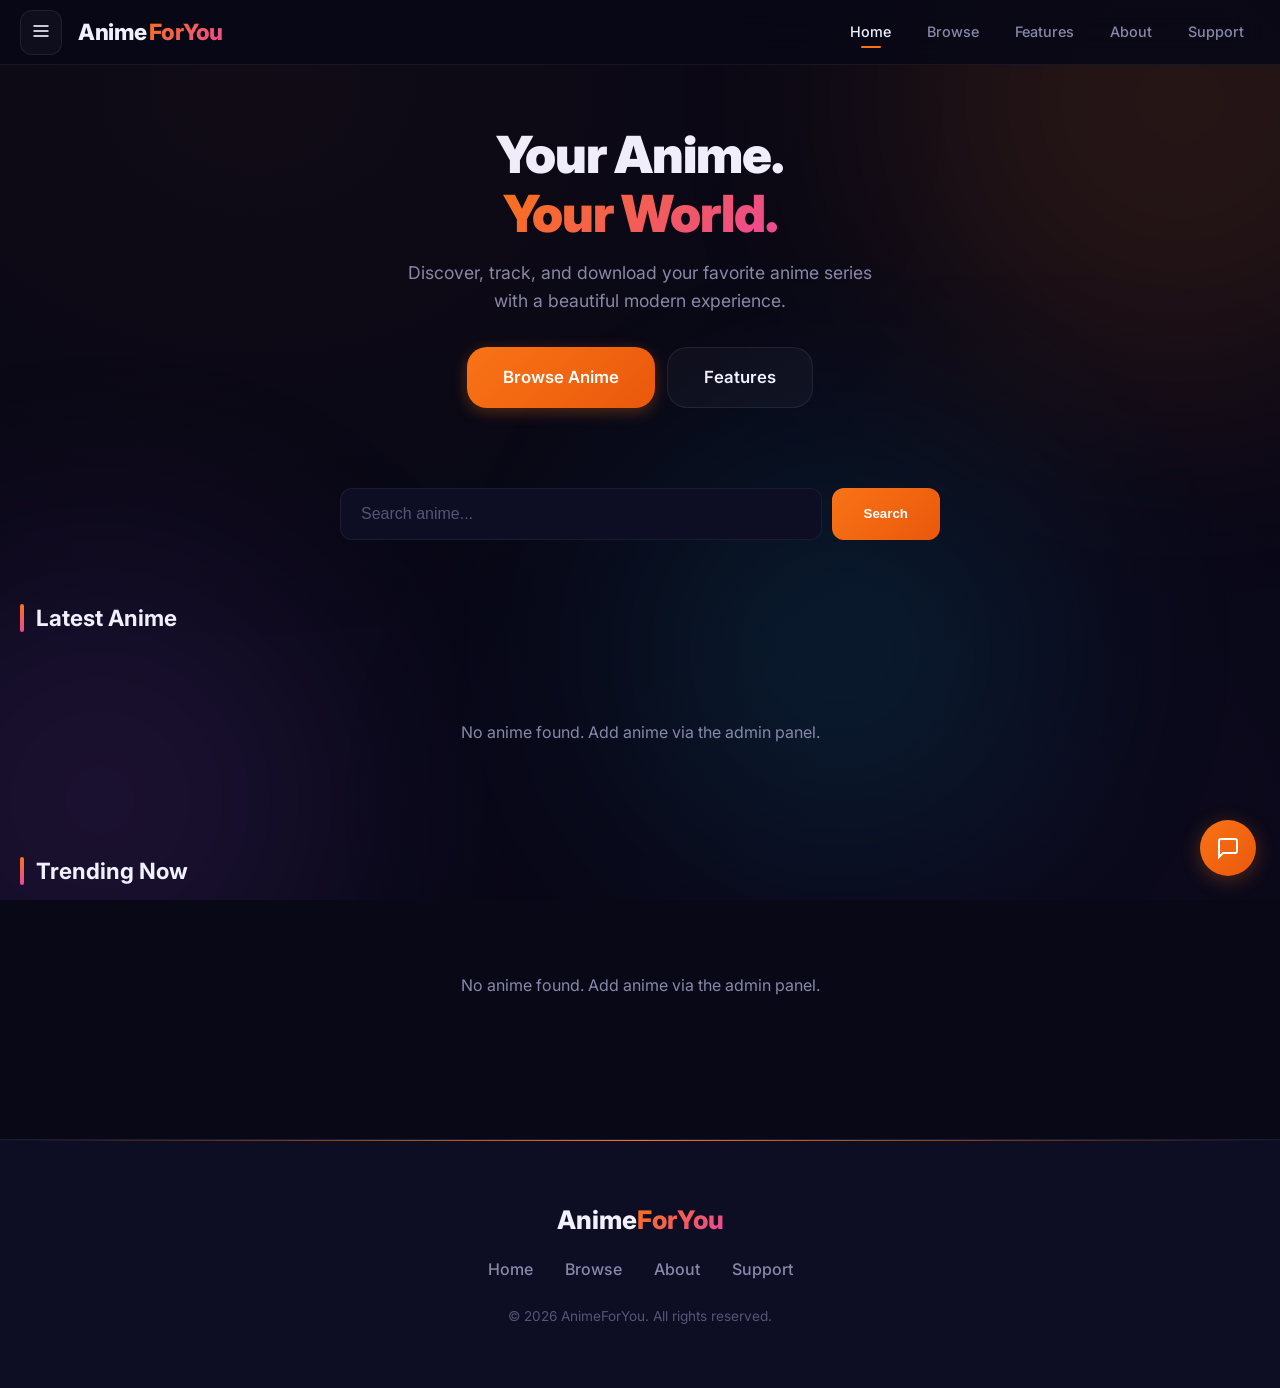
==== commit b9fb37f8: "Complete rewrite: all pages, CSS, and JS matching reference site" ====
--- a/axioma/index.html
+++ b/axioma/index.html
@@ -1,8 +1,8 @@
-<!DOCTYPE html>
+<!doctype html>
 <html lang="en">
 <head>
   <meta charset="utf-8" />
-  <meta name="viewport" content="width=device-width, initial-scale=1" />
+  <meta name="viewport" content="width=device-width,initial-scale=1" />
   <meta name="theme-color" content="#080816" />
   <title>AnimeForYou — Watch Anime Online</title>
   <link rel="preconnect" href="https://fonts.googleapis.com" />
@@ -11,49 +11,26 @@
   <link rel="stylesheet" href="assets/css/styles.css" />
 </head>
 <body>
-  <!-- Ambient Background -->
-  <div class="ambient">
-    <div class="ambient-orb orb-1"></div>
-    <div class="ambient-orb orb-2"></div>
-    <div class="ambient-orb orb-3"></div>
-  </div>
+  <div class="ambient"><div class="ambient-orb orb-1"></div><div class="ambient-orb orb-2"></div><div class="ambient-orb orb-3"></div></div>
 
-  <!-- Mobile Navigation -->
   <div class="mobile-nav-overlay" id="navOverlay" onclick="closeNav()"></div>
   <nav class="mobile-nav" id="mobileNav">
-    <button class="close-btn" onclick="closeNav()">
-      <svg width="24" height="24" viewBox="0 0 24 24" fill="none" stroke="currentColor" stroke-width="2">
-        <line x1="18" y1="6" x2="6" y2="18"/><line x1="6" y1="6" x2="18" y2="18"/>
-      </svg>
-    </button>
+    <button class="close-btn" onclick="closeNav()"><svg width="24" height="24" viewBox="0 0 24 24" fill="none" stroke="currentColor" stroke-width="2"><line x1="18" y1="6" x2="6" y2="18"/><line x1="6" y1="6" x2="18" y2="18"/></svg></button>
     <div class="nav-brand">Anime<span>ForYou</span></div>
-    <a href="index.html" class="active">Home</a>
-    <a href="work.html">Browse</a>
-    <a href="services.html">Features</a>
-    <a href="about.html">About</a>
-    <a href="contact.html">Support</a>
+    <a href="index.html" class="active">Home</a><a href="work.html">Browse</a><a href="services.html">Features</a><a href="about.html">About</a><a href="contact.html">Support</a>
   </nav>
 
-  <!-- Header -->
   <header class="header" id="siteHeader">
     <div class="header-inner">
-      <button class="menu-btn" onclick="openNav()">
-        <svg viewBox="0 0 24 24" fill="none" stroke="currentColor" stroke-width="2">
-          <line x1="3" y1="6" x2="21" y2="6"/><line x1="3" y1="12" x2="21" y2="12"/><line x1="3" y1="18" x2="21" y2="18"/>
-        </svg>
-      </button>
+      <button class="menu-btn" onclick="openNav()"><svg viewBox="0 0 24 24" fill="none" stroke="currentColor" stroke-width="2"><line x1="3" y1="6" x2="21" y2="6"/><line x1="3" y1="12" x2="21" y2="12"/><line x1="3" y1="18" x2="21" y2="18"/></svg></button>
       <a href="index.html" class="logo">Anime<span>ForYou</span></a>
       <div class="nav-links">
-        <a href="index.html" class="active">Home</a>
-        <a href="work.html">Browse</a>
-        <a href="services.html">Features</a>
-        <a href="about.html">About</a>
-        <a href="contact.html">Support</a>
+        <a href="index.html" class="active">Home</a><a href="work.html">Browse</a><a href="services.html">Features</a><a href="about.html">About</a><a href="contact.html">Support</a>
       </div>
     </div>
   </header>
 
-  <!-- Hero Section -->
+  <!-- Hero -->
   <section class="hero">
     <h1>Your Anime.<br><span class="gradient">Your World.</span></h1>
     <p>Discover, track, and download your favorite anime series with a beautiful modern experience.</p>
@@ -63,22 +40,20 @@
     </div>
   </section>
 
-  <!-- Search Section -->
+  <!-- Search -->
   <section class="search-section">
     <div class="search-box">
-      <svg class="search-icon" viewBox="0 0 24 24" fill="none" stroke="currentColor" stroke-width="2">
-        <circle cx="11" cy="11" r="8"/><line x1="21" y1="21" x2="16.65" y2="16.65"/>
-      </svg>
       <input type="text" id="searchInput" placeholder="Search anime..." onkeyup="filterAnime()" />
+      <button onclick="filterAnime()">Search</button>
     </div>
   </section>
 
-  <!-- Latest Anime -->
+  <!-- Anime Grid -->
   <main class="container">
     <h2 class="section-title reveal">Latest Anime</h2>
     <div class="anime-grid" id="animeGrid"></div>
 
-    <h2 class="section-title reveal" style="margin-top: 48px;">Trending Now</h2>
+    <h2 class="section-title reveal" style="margin-top:48px">Trending Now</h2>
     <div class="anime-grid" id="trendingGrid"></div>
   </main>
 
@@ -98,51 +73,28 @@
 
   <script src="assets/js/data-store.js"></script>
   <script src="assets/js/animations.js"></script>
+  <script src="assets/js/chatbot.js"></script>
   <script>
-    // Mobile Navigation
-    function openNav() {
-      document.getElementById('mobileNav').classList.add('open');
-      document.getElementById('navOverlay').classList.add('open');
-    }
-    function closeNav() {
-      document.getElementById('mobileNav').classList.remove('open');
-      document.getElementById('navOverlay').classList.remove('open');
-    }
+    function openNav() { document.getElementById('mobileNav').classList.add('open'); document.getElementById('navOverlay').classList.add('open'); }
+    function closeNav() { document.getElementById('mobileNav').classList.remove('open'); document.getElementById('navOverlay').classList.remove('open'); }
 
-    // Anime Data
     let allAnime = [];
-
     function loadAnime() {
       allAnime = DataStore.getList();
       renderGrid('animeGrid', allAnime.slice(0, 20));
-      renderGrid('trendingGrid', allAnime.filter(a => a.rating >= 8).sort((a, b) => (b.rating || 0) - (a.rating || 0)).slice(0, 8));
-      if (window.AnimeAnimations) {
-        setTimeout(() => window.AnimeAnimations.initReveal(), 100);
-      }
+      renderGrid('trendingGrid', allAnime.filter(a => a.rating >= 8).sort((a,b) => (b.rating||0)-(a.rating||0)).slice(0, 8));
+      if (window.AnimeAnimations) setTimeout(() => window.AnimeAnimations.initReveal(), 100);
     }
 
     function renderGrid(id, list) {
       const grid = document.getElementById(id);
-      if (!list.length) {
-        grid.innerHTML = '<p class="empty-message">No anime found. Add anime via the admin panel.</p>';
-        return;
-      }
+      if (!list.length) { grid.innerHTML = '<p style="color:var(--text-muted);grid-column:1/-1;text-align:center;padding:60px 20px">No anime found. Add anime via the admin panel.</p>'; return; }
       grid.innerHTML = list.map(a => `
         <a href="episode.html?id=${a.id}" class="anime-card">
-          <div class="poster">
-            <img src="${a.image || 'https://cdn.myanimelist.net/images/anime/1015/138006l.jpg'}" alt="${(a.title || '').replace(/"/g, '&quot;')}" loading="lazy" />
-            <div class="overlay">
-              <div class="play-btn">
-                <svg viewBox="0 0 24 24" fill="currentColor"><polygon points="5,3 19,12 5,21"/></svg>
-              </div>
-            </div>
-          </div>
+          <img src="${a.image || 'https://cdn.myanimelist.net/images/anime/1015/138006l.jpg'}" alt="${(a.title||'').replace(/"/g,'&quot;')}" loading="lazy" crossorigin="anonymous" referrerpolicy="no-referrer" />
           <div class="info">
-            <div class="title">${(a.title || 'Unknown').replace(/</g, '&lt;')}</div>
-            <div class="meta">
-              <span class="rating">${a.rating || 'N/A'}★</span>
-              <span class="genre">${a.genre || 'Anime'}</span>
-            </div>
+            <div class="title">${(a.title||'Unknown').replace(/</g,'&lt;')}</div>
+            <div class="meta"><span class="rating">${a.rating || 'N/A'}★</span> ${a.genre || 'Anime'}</div>
           </div>
         </a>
       `).join('');
@@ -150,15 +102,11 @@
 
     function filterAnime() {
       const q = document.getElementById('searchInput').value.toLowerCase();
-      const filtered = allAnime.filter(a =>
-        (a.title || '').toLowerCase().includes(q) ||
-        (a.genre || '').toLowerCase().includes(q)
-      );
+      const filtered = allAnime.filter(a => (a.title||'').toLowerCase().includes(q) || (a.genre||'').toLowerCase().includes(q));
       renderGrid('animeGrid', filtered.slice(0, 20));
-      renderGrid('trendingGrid', filtered.filter(a => a.rating >= 8).sort((a, b) => (b.rating || 0) - (a.rating || 0)).slice(0, 8));
+      renderGrid('trendingGrid', filtered.filter(a => a.rating >= 8).sort((a,b) => (b.rating||0)-(a.rating||0)).slice(0, 8));
     }
 
-    // Initialize
     DataStore.init();
     DataStore.seedData();
     loadAnime();
--- a/axioma/assets/css/styles.css
+++ b/axioma/assets/css/styles.css
@@ -1,530 +1,246 @@
-/* ===== DESIGN TOKENS ===== */
-:root {
-  --bg: #080816;
-  --bg-card: #0f0f1a;
-  --bg-card-hover: #161625;
-  --text: #f0f0f5;
-  --text-secondary: #8888a0;
-  --text-muted: #555570;
-  --accent: #8b5cf6;
-  --accent-rgb: 139, 92, 246;
-  --cyan: #06b6d4;
-  --pink: #ec4899;
-  --green: #22c55e;
-  --orange: #f97316;
-  --border: rgba(255, 255, 255, 0.06);
-  --radius: 12px;
-  --radius-lg: 16px;
-  --radius-xl: 20px;
-  --radius-pill: 999px;
-  --ease: cubic-bezier(0.4, 0, 0.2, 1);
-  --spring: cubic-bezier(0.34, 1.56, 0.64, 1);
-  --shadow: 0 4px 24px rgba(0, 0, 0, 0.4);
-  --font: 'Inter', -apple-system, BlinkMacSystemFont, sans-serif;
+/* AnimeForYou — Complete Design System */
+*,*::before,*::after{margin:0;padding:0;box-sizing:border-box}
+:root{
+  --bg:#080816;--bg-secondary:#0d0d24;--bg-card:rgba(16,16,40,0.6);
+  --text:#f0f0ff;--text-muted:#8888aa;--text-dim:#555577;
+  --accent:#f97316;--accent-hover:#fb923c;--accent-glow:rgba(249,115,22,0.3);
+  --accent-rgb:249,115,22;--purple:#a855f7;--cyan:#06b6d4;--pink:#ec4899;
+  --green:#22c55e;--red:#ef4444;--amber:#f59e0b;
+  --border:rgba(255,255,255,0.06);--glass:rgba(255,255,255,0.03);
+  --glass-border:rgba(255,255,255,0.08);
+  --radius:12px;--radius-lg:20px;--radius-xl:28px;--max-w:1280px;
+  --ease:cubic-bezier(0.16,1,0.3,1);--spring:cubic-bezier(0.34,1.56,0.64,1);
+  --dur:300ms;--dur-fast:200ms;--dur-slow:500ms;
+  --shadow:0 8px 32px rgba(0,0,0,0.3);--shadow-lg:0 20px 60px rgba(0,0,0,0.5);
 }
-
-/* ===== RESET ===== */
-*, *::before, *::after { box-sizing: border-box; margin: 0; padding: 0; }
-html { scroll-behavior: smooth; }
-body {
-  font-family: var(--font);
-  color: var(--text);
-  background: var(--bg);
-  -webkit-font-smoothing: antialiased;
-  overflow-x: hidden;
-  min-height: 100vh;
+html{scroll-behavior:smooth}
+body{font-family:'Inter',system-ui,sans-serif;background:var(--bg);color:var(--text);line-height:1.6;min-height:100vh;overflow-x:hidden}
+body::before{content:'';position:fixed;inset:0;background:radial-gradient(ellipse at 20% 10%,rgba(249,115,22,0.04) 0%,transparent 50%),radial-gradient(ellipse at 80% 90%,rgba(168,85,247,0.03) 0%,transparent 50%);pointer-events:none;z-index:0}
+::selection{background:var(--accent);color:white}
+a{color:var(--accent);text-decoration:none;transition:color var(--dur) var(--ease)}
+a:hover{color:var(--accent-hover)}
+img{max-width:100%;display:block}
+
+/* ─── Keyframes ─── */
+@keyframes orbFloat{0%,100%{transform:translate(0,0) scale(1)}33%{transform:translate(30px,-30px) scale(1.1)}66%{transform:translate(-20px,20px) scale(0.9)}}
+@keyframes fadeInUp{from{opacity:0;transform:translateY(30px)}to{opacity:1;transform:translateY(0)}}
+@keyframes fadeIn{from{opacity:0}to{opacity:1}}
+@keyframes pulseGlow{0%,100%{box-shadow:0 0 0 0 rgba(249,115,22,0.4)}50%{box-shadow:0 0 0 8px rgba(249,115,22,0)}}
+@keyframes shimmer{0%{background-position:-200% 0}100%{background-position:200% 0}}
+@keyframes spin{to{transform:rotate(360deg)}}
+@keyframes float{0%,100%{transform:translateY(0)}50%{transform:translateY(-12px)}}
+@keyframes gradientShift{0%{background-position:0% 50%}50%{background-position:100% 50%}100%{background-position:0% 50%}}
+
+/* ─── Ambient Background ─── */
+.ambient{position:fixed;inset:0;pointer-events:none;z-index:-1;overflow:hidden}
+.ambient-orb{position:absolute;border-radius:50%;filter:blur(120px);opacity:0.12;animation:orbFloat 20s ease-in-out infinite}
+.orb-1{width:600px;height:600px;background:var(--accent);top:-200px;right:-200px}
+.orb-2{width:500px;height:500px;background:var(--purple);bottom:-150px;left:-150px;animation-delay:-7s}
+.orb-3{width:400px;height:400px;background:var(--cyan);top:50%;left:50%;animation-delay:-14s}
+
+/* ─── Header ─── */
+.header{position:sticky;top:0;z-index:100;background:rgba(8,8,22,0.85);backdrop-filter:blur(24px);-webkit-backdrop-filter:blur(24px);border-bottom:1px solid var(--border);padding:0 20px;transition:all var(--dur) var(--ease)}
+.header.scrolled{box-shadow:0 4px 30px rgba(0,0,0,0.4)}
+.header-inner{max-width:var(--max-w);margin:0 auto;display:flex;align-items:center;gap:16px;height:64px}
+.menu-btn{background:var(--glass);border:1px solid var(--glass-border);color:var(--text);cursor:pointer;padding:10px;border-radius:var(--radius);transition:all var(--dur) var(--ease)}
+.menu-btn:hover{background:rgba(255,255,255,0.08);transform:scale(1.05)}
+.menu-btn svg{width:20px;height:20px}
+.logo{font-size:1.4rem;font-weight:800;color:var(--text);letter-spacing:-0.5px;transition:transform var(--dur) var(--spring);display:flex;align-items:center;gap:2px}
+.logo:hover{transform:scale(1.03)}
+.logo span{background:linear-gradient(135deg,var(--accent),var(--pink));-webkit-background-clip:text;-webkit-text-fill-color:transparent;background-clip:text}
+.nav-links{display:none;gap:4px;margin-left:auto}
+.nav-links a{padding:8px 16px;border-radius:var(--radius);color:var(--text-muted);font-size:0.9rem;font-weight:500;transition:all var(--dur) var(--ease);position:relative}
+.nav-links a::after{content:'';position:absolute;bottom:4px;left:50%;width:0;height:2px;background:var(--accent);border-radius:1px;transition:all var(--dur) var(--ease);transform:translateX(-50%)}
+.nav-links a:hover{color:var(--text);background:var(--glass)}
+.nav-links a:hover::after{width:20px}
+.nav-links a.active{color:var(--text)}
+.nav-links a.active::after{width:20px}
+@media(min-width:768px){.nav-links{display:flex}}
+
+/* ─── Mobile Nav ─── */
+.mobile-nav{position:fixed;top:0;left:-300px;width:300px;height:100vh;background:rgba(13,13,36,0.97);backdrop-filter:blur(24px);z-index:200;transition:left var(--dur) var(--ease);padding:24px;overflow-y:auto;border-right:1px solid var(--border)}
+.mobile-nav.open{left:0}
+.mobile-nav-overlay{position:fixed;inset:0;background:rgba(0,0,0,0.6);backdrop-filter:blur(4px);z-index:199;display:none;opacity:0;transition:opacity var(--dur) var(--ease)}
+.mobile-nav-overlay.open{display:block;opacity:1}
+.mobile-nav .nav-brand{font-size:1.3rem;font-weight:800;margin-bottom:32px;padding-bottom:16px;border-bottom:1px solid var(--border)}
+.mobile-nav .nav-brand span{background:linear-gradient(135deg,var(--accent),var(--pink));-webkit-background-clip:text;-webkit-text-fill-color:transparent;background-clip:text}
+.mobile-nav a{display:block;padding:14px 16px;color:var(--text-muted);border-radius:var(--radius);transition:all var(--dur) var(--ease);font-weight:500;margin-bottom:4px}
+.mobile-nav a:hover,.mobile-nav a.active{color:var(--text);background:var(--glass)}
+.close-btn{background:none;border:none;color:var(--text);cursor:pointer;position:absolute;top:20px;right:20px;padding:8px;border-radius:var(--radius);transition:all var(--dur) var(--ease)}
+.close-btn:hover{background:var(--glass);transform:rotate(90deg)}
+
+/* ─── Search ─── */
+.search-section{max-width:var(--max-w);margin:0 auto;padding:40px 20px 20px}
+.search-box{display:flex;gap:10px;position:relative;max-width:600px;margin:0 auto}
+.search-box::before{content:'';position:absolute;inset:-2px;border-radius:calc(var(--radius) + 2px);background:linear-gradient(135deg,var(--accent),var(--purple),var(--cyan));opacity:0;transition:opacity var(--dur) var(--ease);z-index:-1}
+.search-box:focus-within::before{opacity:1}
+.search-box input{flex:1;padding:16px 20px;border-radius:var(--radius);border:1px solid var(--border);background:var(--bg-secondary);color:var(--text);font-size:1rem;outline:none;transition:all var(--dur) var(--ease)}
+.search-box input:focus{border-color:var(--accent);box-shadow:0 0 24px var(--accent-glow)}
+.search-box input::placeholder{color:var(--text-dim)}
+.search-box button{padding:16px 32px;border-radius:var(--radius);background:linear-gradient(135deg,var(--accent),#ea580c);color:white;border:none;font-weight:600;cursor:pointer;transition:all var(--dur) var(--ease);position:relative;overflow:hidden}
+.search-box button::before{content:'';position:absolute;inset:0;background:linear-gradient(135deg,transparent,rgba(255,255,255,0.2),transparent);transform:translateX(-100%);transition:transform 0.5s var(--ease)}
+.search-box button:hover::before{transform:translateX(100%)}
+.search-box button:hover{transform:translateY(-2px);box-shadow:0 8px 25px var(--accent-glow)}
+.search-box button:active{transform:scale(0.97)}
+
+/* ─── Section Titles ─── */
+.section-title{font-size:1.4rem;font-weight:700;margin:40px 0 24px;display:flex;align-items:center;gap:12px}
+.section-title::before{content:'';width:4px;height:28px;background:linear-gradient(180deg,var(--accent),var(--pink));border-radius:2px}
+
+/* ─── Hero Section ─── */
+.hero{max-width:var(--max-w);margin:0 auto;padding:60px 20px 40px;text-align:center}
+.hero h1{font-size:clamp(2rem,5vw,3.2rem);font-weight:900;line-height:1.15;margin-bottom:16px;letter-spacing:-1px}
+.hero h1 .gradient{background:linear-gradient(135deg,var(--accent),var(--pink),var(--purple));-webkit-background-clip:text;-webkit-text-fill-color:transparent;background-clip:text;background-size:200% 200%;animation:gradientShift 4s ease infinite}
+.hero p{color:var(--text-muted);font-size:1.1rem;max-width:500px;margin:0 auto 32px}
+.hero-actions{display:flex;gap:12px;justify-content:center;flex-wrap:wrap}
+
+/* ─── Container ─── */
+.container{max-width:var(--max-w);margin:0 auto;padding:0 20px}
+
+/* ─── Grid ─── */
+.anime-grid{display:grid;grid-template-columns:repeat(auto-fill,minmax(180px,1fr));gap:20px}
+.anime-card{background:var(--bg-card);border-radius:var(--radius-lg);overflow:hidden;border:1px solid var(--border);transition:all var(--dur) var(--ease);position:relative;cursor:pointer;display:block;color:var(--text)}
+.anime-card::before{content:'';position:absolute;inset:0;border-radius:var(--radius-lg);background:linear-gradient(135deg,var(--accent-glow),transparent);opacity:0;transition:opacity var(--dur) var(--ease);z-index:1;pointer-events:none}
+.anime-card:hover{transform:translateY(-8px) scale(1.02);box-shadow:0 20px 40px rgba(0,0,0,0.4),0 0 30px var(--accent-glow);border-color:var(--accent)}
+.anime-card:hover::before{opacity:1}
+.anime-card img{width:100%;aspect-ratio:2/3;object-fit:cover;transition:transform 0.6s var(--ease);position:relative;z-index:0}
+.anime-card:hover img{transform:scale(1.05)}
+.anime-card .info{padding:14px;position:relative;z-index:2}
+.anime-card .title{font-size:0.9rem;font-weight:600;line-height:1.4;display:-webkit-box;-webkit-line-clamp:2;-webkit-box-orient:vertical;overflow:hidden}
+.anime-card .meta{font-size:0.75rem;color:var(--text-muted);margin-top:6px;display:flex;align-items:center;gap:6px}
+.anime-card .rating{color:var(--accent);font-weight:600}
+
+/* ─── Buttons ─── */
+.btn{display:inline-flex;align-items:center;justify-content:center;gap:8px;padding:12px 24px;border-radius:var(--radius);font-weight:600;cursor:pointer;border:none;font-size:0.95rem;transition:all var(--dur) var(--ease);position:relative;overflow:hidden;font-family:inherit}
+.btn::before{content:'';position:absolute;inset:0;background:linear-gradient(135deg,transparent,rgba(255,255,255,0.1),transparent);transform:translateX(-100%);transition:transform 0.5s var(--ease)}
+.btn:hover::before{transform:translateX(100%)}
+.btn-primary{background:linear-gradient(135deg,var(--accent),#ea580c);color:white;box-shadow:0 4px 15px var(--accent-glow)}
+.btn-primary:hover{transform:translateY(-2px);box-shadow:0 8px 25px var(--accent-glow)}
+.btn-primary:active{transform:scale(0.97)}
+.btn-ghost{background:var(--glass);border:1px solid var(--glass-border);color:var(--text)}
+.btn-ghost:hover{border-color:var(--accent);color:var(--accent);background:rgba(249,115,22,0.08)}
+.btn-lg{padding:16px 36px;font-size:1.05rem;border-radius:var(--radius-lg)}
+
+/* ─── Page Header ─── */
+.page-header{padding:60px 20px 40px;max-width:var(--max-w);margin:0 auto;text-align:center}
+.page-header h1{font-size:clamp(1.8rem,4vw,2.8rem);margin-bottom:12px;font-weight:800;letter-spacing:-0.5px}
+.page-header h1 .gradient{background:linear-gradient(135deg,var(--accent),var(--pink));-webkit-background-clip:text;-webkit-text-fill-color:transparent;background-clip:text}
+.page-header p{color:var(--text-muted);font-size:1.05rem;max-width:500px;margin:0 auto}
+
+/* ─── Features Grid ─── */
+.features-grid{display:grid;grid-template-columns:repeat(auto-fill,minmax(300px,1fr));gap:20px;max-width:var(--max-w);margin:0 auto;padding:20px}
+.feature-card{background:var(--bg-card);border:1px solid var(--border);border-radius:var(--radius-lg);padding:32px;transition:all var(--dur) var(--ease);position:relative;overflow:hidden}
+.feature-card::before{content:'';position:absolute;top:0;left:0;right:0;height:3px;background:linear-gradient(90deg,var(--accent),var(--purple),var(--cyan));transform:scaleX(0);transition:transform var(--dur) var(--ease);transform-origin:left}
+.feature-card:hover::before{transform:scaleX(1)}
+.feature-card:hover{transform:translateY(-6px);border-color:rgba(249,115,22,0.2);box-shadow:0 16px 40px rgba(0,0,0,0.3)}
+.feature-icon{width:56px;height:56px;border-radius:var(--radius-lg);background:linear-gradient(135deg,var(--accent-glow),rgba(168,85,247,0.15));display:grid;place-items:center;margin-bottom:20px;color:var(--accent);transition:transform var(--dur) var(--spring)}
+.feature-card:hover .feature-icon{transform:scale(1.1) rotate(-5deg)}
+.feature-card h3{margin-bottom:8px;font-weight:700;font-size:1.1rem}
+.feature-card p{color:var(--text-muted);font-size:0.9rem;line-height:1.7}
+
+/* ─── About Grid ─── */
+.about-grid{display:grid;grid-template-columns:1fr 1fr;gap:60px;max-width:var(--max-w);margin:0 auto;padding:40px 20px;align-items:center}
+@media(max-width:768px){.about-grid{grid-template-columns:1fr;gap:40px}}
+.about-content h1{font-size:clamp(1.8rem,4vw,2.4rem);margin-bottom:20px;font-weight:800;letter-spacing:-0.5px}
+.about-content p{color:var(--text-muted);margin-bottom:16px;line-height:1.8;font-size:0.95rem}
+.about-image{position:relative}
+.about-image img{border-radius:var(--radius-xl);box-shadow:var(--shadow-lg);width:100%;max-height:450px;object-fit:cover}
+.about-image::after{content:'';position:absolute;inset:-4px;border-radius:calc(var(--radius-xl) + 4px);background:linear-gradient(135deg,var(--accent),var(--purple));z-index:-1;opacity:0.3;filter:blur(20px)}
+.team-grid{display:grid;grid-template-columns:repeat(auto-fill,minmax(220px,1fr));gap:20px;max-width:var(--max-w);margin:0 auto;padding:20px}
+.team-card{text-align:center;background:var(--bg-card);border:1px solid var(--border);border-radius:var(--radius-lg);padding:36px 24px;transition:all var(--dur) var(--ease)}
+.team-card:hover{transform:translateY(-8px);border-color:rgba(249,115,22,0.2);box-shadow:0 20px 40px rgba(0,0,0,0.3)}
+.team-avatar{width:88px;height:88px;border-radius:50%;margin:0 auto 20px;background:linear-gradient(135deg,var(--accent),var(--purple));display:grid;place-items:center;font-size:1.6rem;font-weight:700;color:white;box-shadow:0 0 24px var(--accent-glow);transition:transform var(--dur) var(--spring)}
+.team-card:hover .team-avatar{transform:scale(1.1)}
+.team-card h3{font-weight:700;margin-bottom:4px}
+.team-card p{color:var(--text-muted);font-size:0.85rem}
+
+/* ─── Contact Grid ─── */
+.contact-grid{display:grid;grid-template-columns:1fr 1fr;gap:40px;max-width:var(--max-w);margin:0 auto;padding:20px}
+@media(max-width:768px){.contact-grid{grid-template-columns:1fr}}
+.card{background:var(--bg-card);backdrop-filter:blur(12px);border:1px solid var(--border);border-radius:var(--radius-lg);padding:32px;position:relative;overflow:hidden;transition:all var(--dur) var(--ease)}
+.card::before{content:'';position:absolute;top:0;left:0;right:0;height:3px;background:linear-gradient(90deg,var(--accent),var(--purple))}
+.card:hover{border-color:rgba(255,255,255,0.1);box-shadow:0 8px 32px rgba(0,0,0,0.2)}
+.card h3{margin-bottom:20px;font-weight:700;font-size:1.1rem}
+.form-group{margin-bottom:18px}
+.form-group label{display:block;font-size:0.85rem;color:var(--text-muted);margin-bottom:6px;font-weight:500}
+.form-group input,.form-group textarea{width:100%;padding:12px 16px;border-radius:var(--radius);border:1px solid var(--border);background:rgba(255,255,255,0.03);color:var(--text);font-size:0.95rem;transition:all var(--dur) var(--ease);font-family:inherit}
+.form-group input:focus,.form-group textarea:focus{border-color:var(--accent);outline:none;box-shadow:0 0 20px var(--accent-glow)}
+.form-group input::placeholder,.form-group textarea::placeholder{color:var(--text-dim)}
+.contact-info{display:grid;gap:12px}
+.faq-item{background:var(--bg-card);border:1px solid var(--border);border-radius:var(--radius);padding:20px;transition:all var(--dur) var(--ease)}
+.faq-item:hover{border-color:rgba(249,115,22,0.2);transform:translateX(6px)}
+.faq-item h4{font-size:0.95rem;margin-bottom:6px;font-weight:600}
+.faq-item p{color:var(--text-muted);font-size:0.85rem;line-height:1.6}
+
+/* ─── Admin Tabs ─── */
+.admin-tabs{display:flex;gap:8px;margin:24px 0;flex-wrap:wrap}
+.admin-tab{padding:10px 20px;border-radius:var(--radius);background:var(--glass);border:1px solid var(--glass-border);color:var(--text-muted);cursor:pointer;font-weight:500;transition:all var(--dur) var(--ease);font-family:inherit}
+.admin-tab:hover{border-color:var(--accent);color:var(--text)}
+.admin-tab.active{background:linear-gradient(135deg,var(--accent),#f97316);color:white;border-color:transparent;box-shadow:0 4px 15px var(--accent-glow)}
+
+/* ─── Scroll Reveal ─── */
+.reveal{opacity:0;transform:translateY(30px);transition:all 0.6s var(--ease)}
+.reveal.visible{opacity:1;transform:translateY(0)}
+
+/* ─── Toast ─── */
+.toast{position:fixed;bottom:24px;left:50%;transform:translateX(-50%) translateY(20px);background:linear-gradient(135deg,var(--accent),var(--pink));color:white;padding:14px 28px;border-radius:var(--radius);font-size:0.9rem;font-weight:500;z-index:999;opacity:0;transition:all var(--dur) var(--ease);box-shadow:0 8px 30px var(--accent-glow)}
+.toast.show{opacity:1;transform:translateX(-50%) translateY(0)}
+
+/* ─── Chatbot ─── */
+.chatbot-fab{position:fixed;bottom:24px;right:24px;z-index:998;width:56px;height:56px;border-radius:50%;background:linear-gradient(135deg,var(--accent),#ea580c);color:white;border:none;cursor:pointer;box-shadow:0 4px 20px var(--accent-glow);transition:all var(--dur) var(--spring);display:grid;place-items:center}
+.chatbot-fab:hover{transform:scale(1.1);box-shadow:0 8px 30px var(--accent-glow)}
+.chatbot-fab:active{transform:scale(0.95)}
+.chatbot-fab svg{width:24px;height:24px}
+.chatbot-fab.open{transform:rotate(45deg);background:var(--bg-secondary);box-shadow:none}
+.chatbot-window{position:fixed;bottom:90px;right:24px;z-index:999;width:380px;max-height:560px;background:var(--bg-card);backdrop-filter:blur(24px);border:1px solid var(--border);border-radius:var(--radius-lg);box-shadow:var(--shadow-lg);display:none;flex-direction:column;overflow:hidden;animation:fadeInUp var(--dur) var(--ease)}
+.chatbot-window.open{display:flex}
+.chatbot-header{display:flex;align-items:center;gap:12px;padding:16px 20px;border-bottom:1px solid var(--border);background:rgba(8,8,22,0.5)}
+.chatbot-avatar{font-size:1.5rem}
+.chatbot-header-info h4{font-size:0.9rem;font-weight:700;line-height:1.3}
+.chatbot-header-info span{font-size:0.7rem;color:var(--green)}
+.chatbot-close{background:none;border:none;color:var(--text-muted);cursor:pointer;font-size:1.4rem;margin-left:auto;padding:4px 8px;border-radius:8px;transition:all var(--dur) var(--ease);line-height:1}
+.chatbot-close:hover{color:var(--text);background:var(--glass)}
+.chatbot-messages{flex:1;overflow-y:auto;padding:16px 20px;display:flex;flex-direction:column;gap:8px;min-height:200px;max-height:300px}
+.chat-msg{padding:10px 14px;border-radius:var(--radius);max-width:85%;font-size:0.88rem;line-height:1.5;animation:fadeInUp var(--dur-fast) var(--ease)}
+.chat-msg.user{background:linear-gradient(135deg,var(--accent),#ea580c);color:white;align-self:flex-end;border-bottom-right-radius:4px}
+.chat-msg.bot{background:var(--glass);border:1px solid var(--glass-border);color:var(--text);align-self:flex-start;border-bottom-left-radius:4px}
+.chat-typing{display:flex;gap:4px;padding:14px;align-self:flex-start;background:var(--glass);border:1px solid var(--glass-border);border-radius:var(--radius);border-bottom-left-radius:4px}
+.chat-typing span{width:8px;height:8px;border-radius:50%;background:var(--text-muted);animation:chatBounce 1.4s ease-in-out infinite}
+.chat-typing span:nth-child(2){animation-delay:0.2s}
+.chat-typing span:nth-child(3){animation-delay:0.4s}
+@keyframes chatBounce{0%,60%,100%{transform:translateY(0)}30%{transform:translateY(-6px)}}
+.chatbot-input{display:flex;gap:8px;padding:12px 20px 16px;border-top:1px solid var(--border)}
+.chatbot-input input{flex:1;padding:10px 14px;border-radius:var(--radius);border:1px solid var(--border);background:rgba(255,255,255,0.03);color:var(--text);font-size:0.88rem;font-family:inherit;outline:none;transition:all var(--dur) var(--ease)}
+.chatbot-input input:focus{border-color:var(--accent);box-shadow:0 0 16px var(--accent-glow)}
+.chatbot-input input::placeholder{color:var(--text-dim)}
+.chatbot-send{width:40px;height:40px;border-radius:50%;background:linear-gradient(135deg,var(--accent),#ea580c);color:white;border:none;cursor:pointer;display:grid;place-items:center;transition:all var(--dur) var(--ease);flex-shrink:0}
+.chatbot-send:hover{transform:scale(1.1);box-shadow:0 4px 15px var(--accent-glow)}
+.chatbot-send:disabled{opacity:0.5;cursor:not-allowed;transform:none}
+.chatbot-send svg{width:18px;height:18px}
+@media(max-width:480px){.chatbot-window{width:calc(100vw - 32px);right:16px;bottom:80px;max-height:60vh}}
+
+/* ─── Footer ─── */
+.footer{background:var(--bg-secondary);border-top:1px solid var(--border);padding:60px 20px;margin-top:80px;position:relative}
+.footer::before{content:'';position:absolute;top:0;left:0;right:0;height:1px;background:linear-gradient(90deg,transparent,var(--accent),transparent)}
+.footer-inner{max-width:var(--max-w);margin:0 auto;text-align:center}
+.footer-brand{font-size:1.6rem;font-weight:800;margin-bottom:16px}
+.footer-brand span{background:linear-gradient(135deg,var(--accent),var(--pink));-webkit-background-clip:text;-webkit-text-fill-color:transparent;background-clip:text}
+.footer-links{display:flex;justify-content:center;gap:32px;flex-wrap:wrap;margin-bottom:24px}
+.footer-links a{color:var(--text-muted);font-weight:500;transition:all var(--dur) var(--ease)}
+.footer-links a:hover{color:var(--accent);transform:translateY(-2px)}
+.footer p{color:var(--text-dim);font-size:0.85rem}
+
+/* ─── Reduced Motion ─── */
+@media(prefers-reduced-motion:reduce){
+  *,*::before,*::after{animation-duration:0.01ms!important;animation-iteration-count:1!important;transition-duration:0.01ms!important}
+  .reveal{opacity:1;transform:none}
 }
-a { color: inherit; text-decoration: none; }
-img { display: block; max-width: 100%; }
-button { font-family: inherit; }
-
-/* ===== AMBIENT BACKGROUND ===== */
-.ambient {
-  position: fixed;
-  inset: 0;
-  pointer-events: none;
-  z-index: 0;
-  overflow: hidden;
+
+/* ─── Responsive ─── */
+@media(max-width:600px){
+  .anime-grid{grid-template-columns:repeat(auto-fill,minmax(140px,1fr));gap:12px}
+  .search-box{flex-direction:column}
+  .header-inner{gap:8px}
+  .page-header{padding:40px 20px 20px}
+  .hero{padding:40px 20px 20px}
 }
-.ambient-orb {
-  position: absolute;
-  border-radius: 50%;
-  filter: blur(80px);
-  opacity: 0.15;
-}
-.orb-1 {
-  width: 400px;
-  height: 400px;
-  background: var(--accent);
-  top: -100px;
-  left: -100px;
-  animation: float 20s ease-in-out infinite;
-}
-.orb-2 {
-  width: 300px;
-  height: 300px;
-  background: var(--cyan);
-  bottom: -50px;
-  right: -50px;
-  animation: float 25s ease-in-out infinite reverse;
-}
-.orb-3 {
-  width: 250px;
-  height: 250px;
-  background: var(--pink);
-  top: 50%;
-  left: 50%;
-  animation: float 30s ease-in-out infinite;
-}
-@keyframes float {
-  0%, 100% { transform: translate(0, 0); }
-  25% { transform: translate(30px, -30px); }
-  50% { transform: translate(-20px, 20px); }
-  75% { transform: translate(20px, 10px); }
-}
-
-/* ===== HEADER ===== */
-.header {
-  position: fixed;
-  top: 0;
-  left: 0;
-  right: 0;
-  z-index: 100;
-  background: rgba(8, 8, 22, 0.85);
-  backdrop-filter: blur(20px);
-  border-bottom: 1px solid var(--border);
-  transition: all 0.3s var(--ease);
-}
-.header.scrolled {
-  padding: 0;
-  background: rgba(8, 8, 22, 0.95);
-}
-.header-inner {
-  max-width: 1200px;
-  margin: 0 auto;
-  padding: 14px 20px;
-  display: flex;
-  align-items: center;
-  gap: 16px;
-}
-.menu-btn {
-  display: flex;
-  width: 40px;
-  height: 40px;
-  align-items: center;
-  justify-content: center;
-  background: var(--bg-card);
-  border: 1px solid var(--border);
-  border-radius: var(--radius);
-  color: var(--text);
-  cursor: pointer;
-  flex-shrink: 0;
-}
-.menu-btn svg { width: 20px; height: 20px; }
-.logo {
-  font-size: 1.1rem;
-  font-weight: 800;
-  display: flex;
-  align-items: center;
-  gap: 4px;
-}
-.logo span {
-  background: linear-gradient(135deg, var(--accent), var(--cyan));
-  -webkit-background-clip: text;
-  -webkit-text-fill-color: transparent;
-  background-clip: text;
-}
-.nav-links {
-  display: none;
-  margin-left: auto;
-  gap: 28px;
-  font-size: 0.88rem;
-  font-weight: 500;
-}
-.nav-links a {
-  color: var(--text-secondary);
-  transition: color 0.2s;
-}
-.nav-links a:hover,
-.nav-links a.active {
-  color: var(--text);
-}
-
-/* ===== MOBILE NAV ===== */
-.mobile-nav-overlay {
-  position: fixed;
-  inset: 0;
-  background: rgba(0, 0, 0, 0.6);
-  z-index: 200;
-  opacity: 0;
-  pointer-events: none;
-  transition: opacity 0.3s;
-}
-.mobile-nav-overlay.open {
-  opacity: 1;
-  pointer-events: auto;
-}
-.mobile-nav {
-  position: fixed;
-  top: 0;
-  left: 0;
-  width: 280px;
-  height: 100vh;
-  background: var(--bg-card);
-  border-right: 1px solid var(--border);
-  z-index: 201;
-  padding: 24px;
-  display: flex;
-  flex-direction: column;
-  gap: 8px;
-  transform: translateX(-100%);
-  transition: transform 0.3s var(--ease);
-}
-.mobile-nav.open {
-  transform: translateX(0);
-}
-.close-btn {
-  position: absolute;
-  top: 16px;
-  right: 16px;
-  width: 36px;
-  height: 36px;
-  display: flex;
-  align-items: center;
-  justify-content: center;
-  background: transparent;
-  border: none;
-  color: var(--text-secondary);
-  cursor: pointer;
-}
-.mobile-nav .nav-brand {
-  font-size: 1.2rem;
-  font-weight: 800;
-  margin-bottom: 24px;
-}
-.mobile-nav .nav-brand span {
-  background: linear-gradient(135deg, var(--accent), var(--cyan));
-  -webkit-background-clip: text;
-  -webkit-text-fill-color: transparent;
-  background-clip: text;
-}
-.mobile-nav a {
-  padding: 12px 16px;
-  border-radius: var(--radius);
-  color: var(--text-secondary);
-  font-weight: 500;
-  transition: all 0.2s;
-}
-.mobile-nav a:hover,
-.mobile-nav a.active {
-  background: rgba(var(--accent-rgb), 0.1);
-  color: var(--text);
-}
-
-/* ===== HERO ===== */
-.hero {
-  position: relative;
-  z-index: 1;
-  padding: 100px 20px 40px;
-  text-align: center;
-}
-.hero h1 {
-  font-size: clamp(2rem, 8vw, 3.5rem);
-  font-weight: 900;
-  line-height: 1.1;
-  margin-bottom: 16px;
-}
-.gradient {
-  background: linear-gradient(135deg, var(--accent), var(--cyan));
-  -webkit-background-clip: text;
-  -webkit-text-fill-color: transparent;
-  background-clip: text;
-}
-.hero p {
-  color: var(--text-secondary);
-  font-size: 1rem;
-  max-width: 480px;
-  margin: 0 auto 28px;
-  line-height: 1.6;
-}
-.hero-actions {
-  display: flex;
-  gap: 12px;
-  justify-content: center;
-  flex-wrap: wrap;
-}
-
-/* ===== BUTTONS ===== */
-.btn {
-  display: inline-flex;
-  align-items: center;
-  justify-content: center;
-  gap: 8px;
-  padding: 12px 24px;
-  border-radius: var(--radius-pill);
-  font-weight: 600;
-  font-size: 0.9rem;
-  border: none;
-  cursor: pointer;
-  transition: all 0.3s var(--ease);
-}
-.btn-lg {
-  padding: 14px 32px;
-  font-size: 0.95rem;
-}
-.btn-primary {
-  background: linear-gradient(135deg, var(--accent), #7c3aed);
-  color: white;
-  box-shadow: 0 4px 20px rgba(var(--accent-rgb), 0.3);
-}
-.btn-primary:hover {
-  transform: translateY(-2px);
-  box-shadow: 0 8px 30px rgba(var(--accent-rgb), 0.4);
-}
-.btn-ghost {
-  background: transparent;
-  color: var(--text-secondary);
-  border: 1px solid var(--border);
-}
-.btn-ghost:hover {
-  border-color: var(--accent);
-  color: var(--text);
-}
-
-/* ===== SEARCH ===== */
-.search-section {
-  position: relative;
-  z-index: 1;
-  padding: 0 20px 32px;
-  max-width: 600px;
-  margin: 0 auto;
-}
-.search-box {
-  display: flex;
-  align-items: center;
-  gap: 12px;
-  padding: 12px 16px;
-  background: var(--bg-card);
-  border: 1px solid var(--border);
-  border-radius: var(--radius-lg);
-  transition: border-color 0.3s;
-}
-.search-box:focus-within {
-  border-color: var(--accent);
-}
-.search-icon {
-  width: 20px;
-  height: 20px;
-  color: var(--text-muted);
-  flex-shrink: 0;
-}
-.search-box input {
-  flex: 1;
-  background: transparent;
-  border: none;
-  color: var(--text);
-  font-size: 0.95rem;
-  outline: none;
-}
-.search-box input::placeholder {
-  color: var(--text-muted);
-}
-
-/* ===== CONTAINER ===== */
-.container {
-  position: relative;
-  z-index: 1;
-  max-width: 1200px;
-  margin: 0 auto;
-  padding: 0 20px;
-}
-
-/* ===== SECTION TITLE ===== */
-.section-title {
-  font-size: 1.3rem;
-  font-weight: 700;
-  margin-bottom: 20px;
-}
-
-/* ===== ANIME GRID ===== */
-.anime-grid {
-  display: grid;
-  grid-template-columns: repeat(2, 1fr);
-  gap: 16px;
-}
-.anime-card {
-  background: var(--bg-card);
-  border: 1px solid var(--border);
-  border-radius: var(--radius-lg);
-  overflow: hidden;
-  transition: all 0.3s var(--ease);
-}
-.anime-card:hover {
-  transform: translateY(-4px);
-  border-color: rgba(var(--accent-rgb), 0.3);
-  box-shadow: 0 12px 32px rgba(0, 0, 0, 0.3);
-}
-.poster {
-  position: relative;
-  aspect-ratio: 3/4;
-  overflow: hidden;
-}
-.poster img {
-  width: 100%;
-  height: 100%;
-  object-fit: cover;
-  transition: transform 0.4s var(--ease);
-}
-.anime-card:hover .poster img {
-  transform: scale(1.05);
-}
-.overlay {
-  position: absolute;
-  inset: 0;
-  background: linear-gradient(transparent 40%, rgba(0, 0, 0, 0.7));
-  display: grid;
-  place-items: center;
-  opacity: 0;
-  transition: opacity 0.3s;
-}
-.anime-card:hover .overlay {
-  opacity: 1;
-}
-.play-btn {
-  width: 48px;
-  height: 48px;
-  border-radius: 50%;
-  background: var(--accent);
-  display: grid;
-  place-items: center;
-  transform: scale(0.8);
-  transition: transform 0.3s var(--spring);
-}
-.play-btn svg {
-  width: 20px;
-  height: 20px;
-  color: white;
-  margin-left: 2px;
-}
-.anime-card:hover .play-btn {
-  transform: scale(1);
-}
-.info {
-  padding: 12px;
-}
-.title {
-  font-weight: 600;
-  font-size: 0.88rem;
-  white-space: nowrap;
-  overflow: hidden;
-  text-overflow: ellipsis;
-  margin-bottom: 4px;
-}
-.meta {
-  display: flex;
-  gap: 8px;
-  font-size: 0.78rem;
-  color: var(--text-muted);
-}
-.rating {
-  color: var(--orange);
-  font-weight: 600;
-}
-
-/* ===== EMPTY MESSAGE ===== */
-.empty-message {
-  grid-column: 1 / -1;
-  text-align: center;
-  padding: 60px 20px;
-  color: var(--text-muted);
-}
-
-/* ===== FOOTER ===== */
-.footer {
-  position: relative;
-  z-index: 1;
-  margin-top: 60px;
-  padding: 40px 20px;
-  border-top: 1px solid var(--border);
-}
-.footer-inner {
-  max-width: 1200px;
-  margin: 0 auto;
-  text-align: center;
-}
-.footer-brand {
-  font-size: 1.2rem;
-  font-weight: 800;
-  margin-bottom: 16px;
-}
-.footer-brand span {
-  background: linear-gradient(135deg, var(--accent), var(--cyan));
-  -webkit-background-clip: text;
-  -webkit-text-fill-color: transparent;
-  background-clip: text;
-}
-.footer-links {
-  display: flex;
-  gap: 24px;
-  justify-content: center;
-  margin-bottom: 16px;
-  flex-wrap: wrap;
-}
-.footer-links a {
-  color: var(--text-secondary);
-  font-size: 0.88rem;
-  transition: color 0.2s;
-}
-.footer-links a:hover {
-  color: var(--accent);
-}
-.footer p {
-  color: var(--text-muted);
-  font-size: 0.82rem;
-}
-
-/* ===== REVEAL ANIMATION ===== */
-.reveal {
-  opacity: 0;
-  transform: translateY(20px);
-  transition: opacity 0.6s var(--ease), transform 0.6s var(--ease);
-}
-.reveal.visible {
-  opacity: 1;
-  transform: translateY(0);
-}
-
-/* ===== RESPONSIVE: TABLET (768px+) ===== */
-@media (min-width: 768px) {
-  .menu-btn { display: none; }
-  .nav-links { display: flex; }
-  .hero { padding: 120px 32px 48px; }
-  .hero h1 { font-size: 3rem; }
-  .hero p { font-size: 1.1rem; }
-  .search-section { padding: 0 32px 40px; }
-  .container { padding: 0 32px; }
-  .anime-grid { grid-template-columns: repeat(3, 1fr); gap: 20px; }
-  .section-title { font-size: 1.5rem; }
-}
-
-/* ===== RESPONSIVE: DESKTOP (1024px+) ===== */
-@media (min-width: 1024px) {
-  .header-inner { padding: 16px 32px; }
-  .logo { font-size: 1.2rem; }
-  .nav-links { gap: 32px; font-size: 0.92rem; }
-  .hero { padding: 140px 32px 56px; }
-  .hero h1 { font-size: 3.5rem; }
-  .anime-grid { grid-template-columns: repeat(4, 1fr); gap: 24px; }
-}
-
-/* ===== RESPONSIVE: WIDE (1440px+) ===== */
-@media (min-width: 1440px) {
-  .container { max-width: 1400px; }
-  .anime-grid { grid-template-columns: repeat(5, 1fr); }
-}
-
-/* ===== TOUCH DEVICE ===== */
-@media (hover: none) and (pointer: coarse) {
-  .overlay { opacity: 1; }
-  .play-btn { transform: scale(1); }
-}
